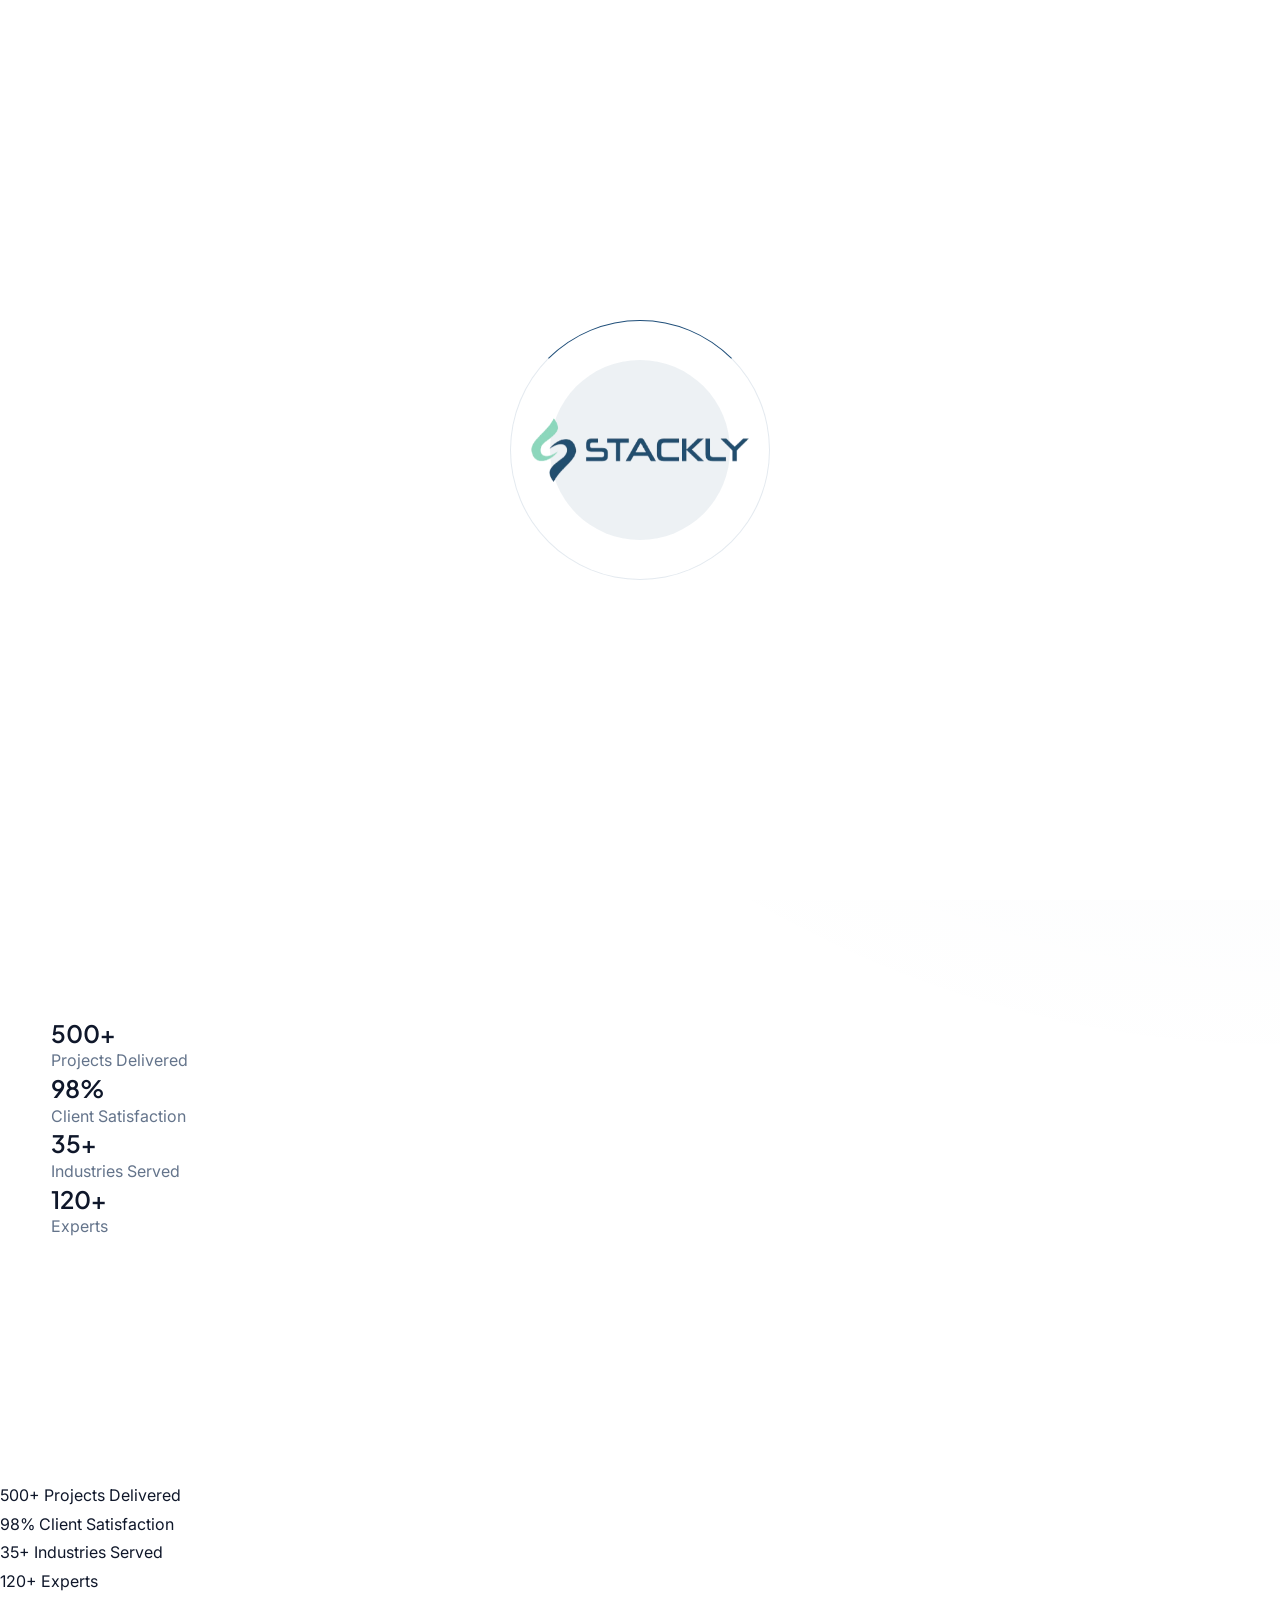
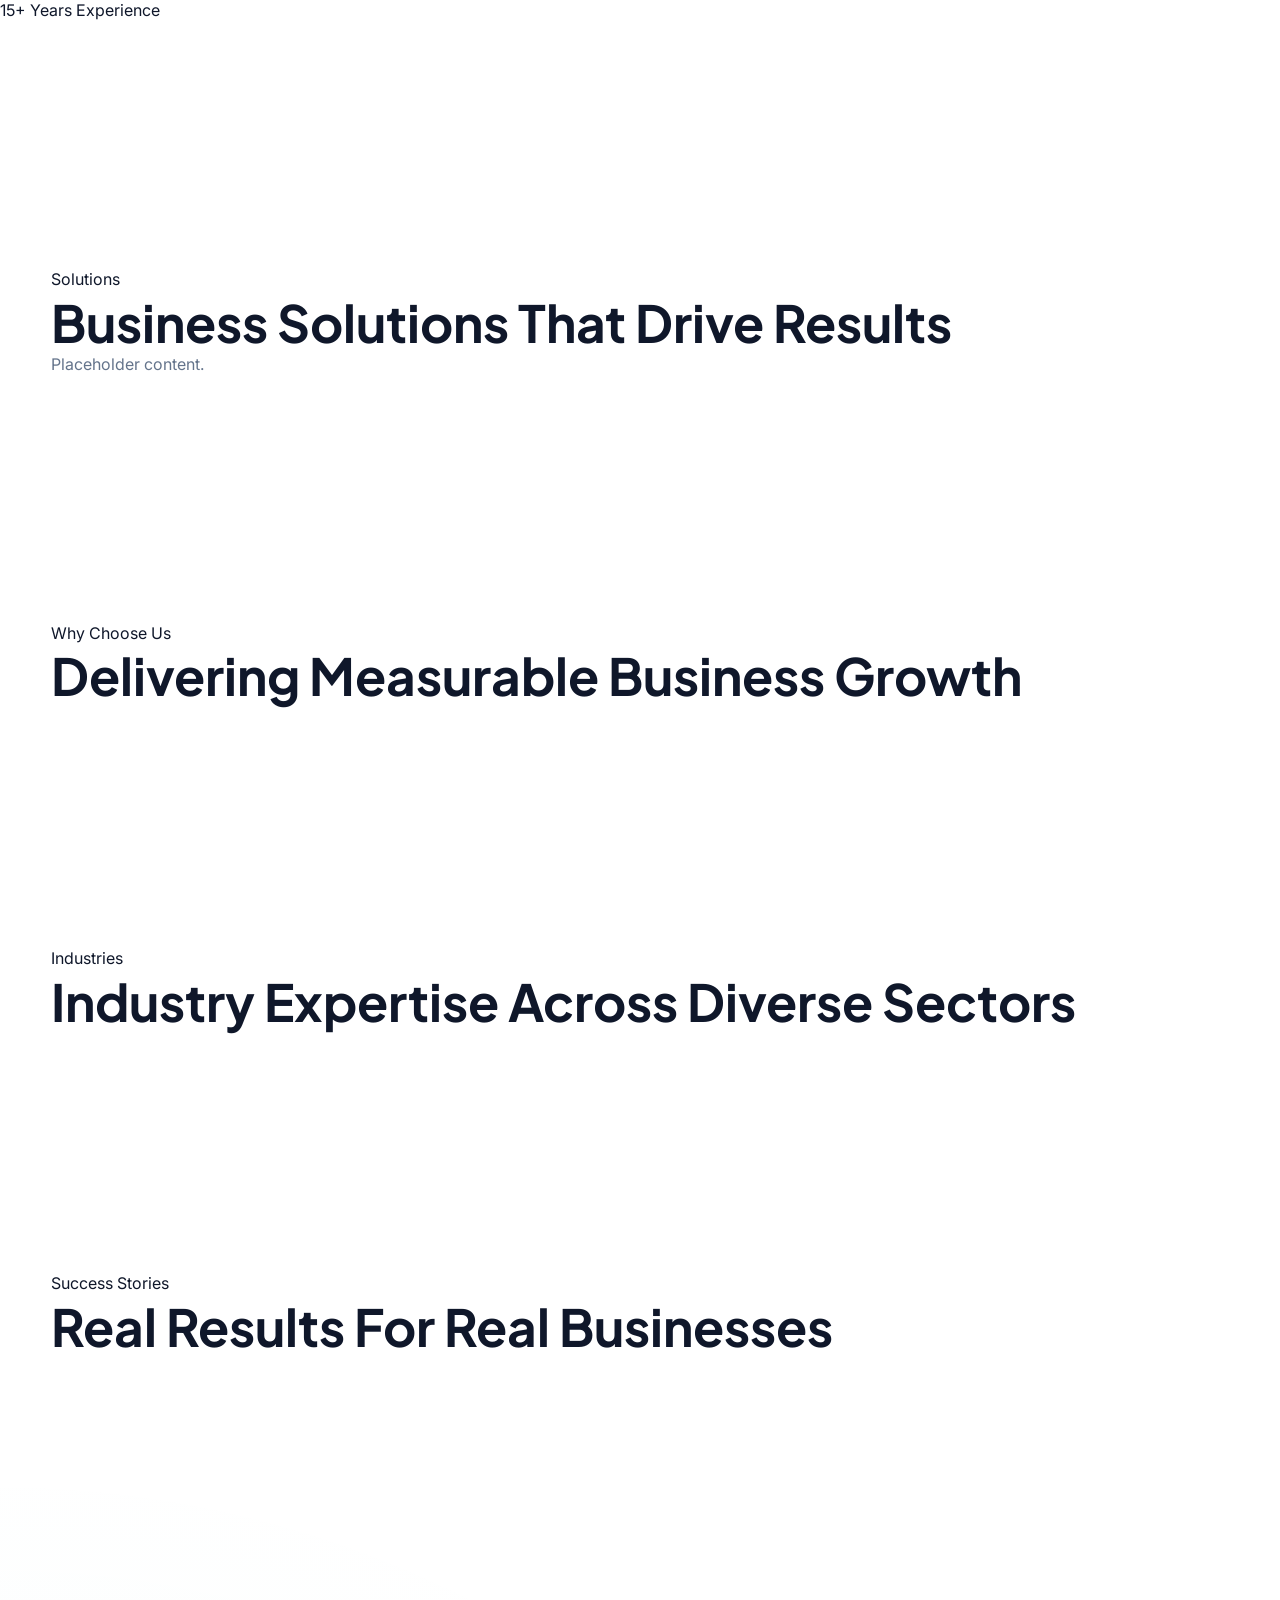
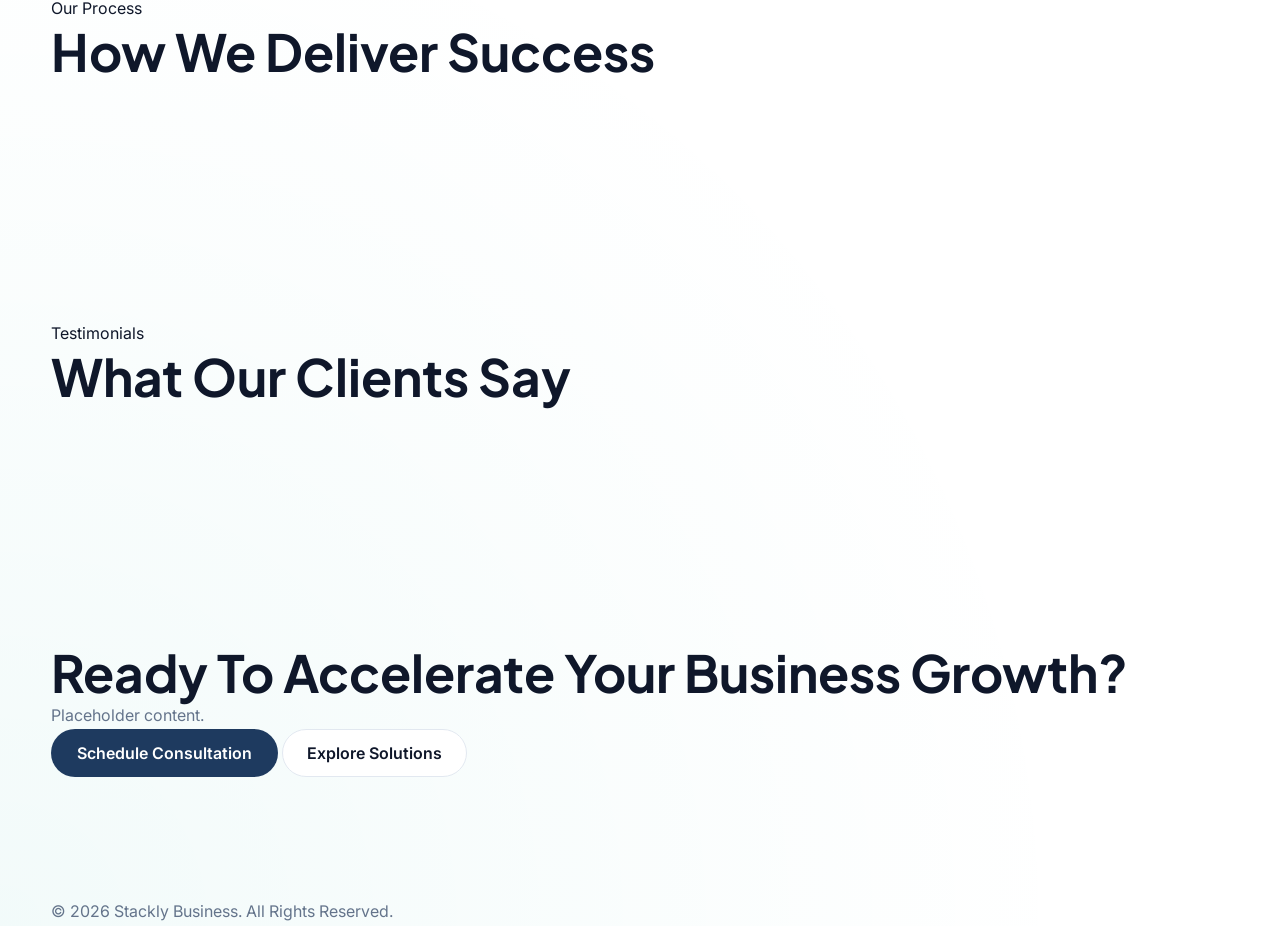
==== index.html @ 79422edc "Initial commit" ====
<!DOCTYPE html>
<html lang="en">
<head>
    <meta charset="UTF-8">
    <meta name="viewport" content="width=device-width, initial-scale=1.0">
    <title>Stackly Business | Strategic Consulting Solutions</title>

    <!-- Fonts -->
    <!-- Poppins -->
    <!-- Inter -->
    <link href="https://fonts.googleapis.com/css2?family=Plus+Jakarta+Sans:wght@400;500;600;700;800&family=Inter:wght@400;500;600&display=swap" rel="stylesheet">
    <link rel="stylesheet" href="assets/style.css">
</head>
<body>

    <!-- =========================
         LOADER
    ========================== -->
    <div class="loader">

        <div class="loader__content">

            <div class="loader__pulse"></div>
            <div class="loader__ring"></div>
            <img src="assets/logo-stackly.webp"
                alt="Stackly Business"
                class="loader__logo">

        </div>

    </div>

    <!-- =========================
         HEADER
    ========================== -->
    <header class="header">
        <div class="container">

            <div class="header__wrapper">

                <a href="index.html" class="logo">
                    <img src="assets/logo-stackly.webp" alt="Stackly Business">
                </a>

                <nav class="navbar">
                    <ul class="navbar__menu">
                        <li><a href="index.html">Home</a></li>
                        <li><a href="solutions.html">Solutions</a></li>
                        <li><a href="industries.html">Industries</a></li>
                        <li><a href="about.html">About</a></li>
                        <li><a href="contact.html">Contact</a></li>
                    </ul>
                </nav>

                <div class="header__actions">
                    <a href="login.html" class="btn btn-outline">Login</a>
                    <a href="signup.html" class="btn btn-primary">Get Started</a>

                    <button class="mobile-toggle">
                        <span></span>
                        <span></span>
                        <span></span>
                    </button>
                </div>

            </div>

        </div>
    </header>
    <div class="mobile-menu">

        <div class="mobile-menu__content">

            <ul class="mobile-menu__nav">

                <li><a href="index.html">Home</a></li>
                <li><a href="solutions.html">Solutions</a></li>
                <li><a href="industries.html">Industries</a></li>
                <li><a href="about.html">About</a></li>
                <li><a href="contact.html">Contact</a></li>

            </ul>

            <div class="mobile-menu__actions">

                <a href="login.html" class="btn btn-outline">
                    Login
                </a>

                <a href="signup.html" class="btn btn-primary">
                    Start Consulting
                </a>

            </div>

        </div>

    </div>

    <main>

        <!-- =========================
             HERO
        ========================== -->
        <section class="hero">

            <div class="hero__grid"></div>

            <div class="container">

                <div class="hero__inner">
                    <div class="hero__content">

                        <span class="hero__badge">
                            Trusted By Businesses Worldwide
                        </span>

                        <h1 class="hero__title">
                            Strategic Consulting For <span class="dynamic-word">Future-Ready</span> Enterprises
                        </h1>

                        <p class="hero__description">
                            Helping organizations accelerate growth,
                            optimize operations, and unlock new opportunities
                            through expert consulting.
                        </p>

                        <div class="hero__buttons">

                            <a href="solutions.html" class="btn btn-primary">
                                Explore Solutions
                            </a>

                            <a href="contact.html" class="btn btn-secondary">
                                Schedule Consultation
                            </a>

                        </div>

                    </div>

                    <div class="hero__dashboard">

                        <div class="dashboard-cards">

                            <div class="dashboard-card">

                                <h3>+42%</h3>

                                <span>Revenue Growth</span>

                            </div>

                            <div class="dashboard-card">

                                <h3>98%</h3>

                                <span>Client Satisfaction</span>

                            </div>

                            <div class="dashboard-card">

                                <h3>35+</h3>

                                <span>Industries Served</span>

                            </div>
                        </div>

                        

                        <div class="dashboard-main">

                            <div class="dashboard-main__header">

                                <h4>Business Performance Overview</h4>

                                <span>Last 12 Months</span>

                            </div>

                            <div class="dashboard-chart">

                                <svg
                                    class="chart-svg"
                                    viewBox="0 0 500 220"
                                    preserveAspectRatio="none">
                                    <defs>

                                        <linearGradient
                                            id="chartGradient"
                                            x1="0%"
                                            y1="0%"
                                            x2="0%"
                                            y2="100%">

                                            <stop
                                                offset="0%"
                                                stop-color="#1F4E79"
                                                stop-opacity="0.25"/>

                                            <stop
                                                offset="100%"
                                                stop-color="#1F4E79"
                                                stop-opacity="0"/>

                                        </linearGradient>

                                    </defs>
                                    <path
                                    fill="url(#chartGradient)"
                                    d="M20 180
                                    C80 150,
                                    120 140,
                                    170 110

                                    S270 70,
                                    320 90

                                    S420 40,
                                    480 20

                                    L480 220
                                    L20 220
                                    Z" />
                                    <path
                                        class="chart-path"
                                        d="M20 180
                                        C80 150,
                                        120 140,
                                        170 110

                                        S270 70,
                                        320 90

                                        S420 40,
                                        480 20" />

                                </svg>

                            </div>

                            <div class="dashboard-growth">

                                <div>
                                    <strong>+42%</strong>
                                    <span>Annual Growth</span>
                                </div>

                                <div>
                                    <strong>$8.4M</strong>
                                    <span>Revenue Generated</span>
                                </div>

                            </div>

                        </div>
                    </div>
                </div>
            </div>
        </section>


        <section class="hero-stats">

            <div class="container">

                <div class="hero-stats__wrapper">

                    <div class="hero-stat">
                        <h3>500+</h3>
                        <p>Projects Delivered</p>
                    </div>

                    <div class="hero-stat">
                        <h3>98%</h3>
                        <p>Client Satisfaction</p>
                    </div>

                    <div class="hero-stat">
                        <h3>35+</h3>
                        <p>Industries Served</p>
                    </div>

                    <div class="hero-stat">
                        <h3>120+</h3>
                        <p>Experts</p>
                    </div>

                </div>

            </div>

        </section>

        <!-- =========================
             METRICS TICKER
        ========================== -->
        <section class="metrics-ticker">

            <div class="ticker-track">

                <div class="ticker-item">500+ Projects Delivered</div>
                <div class="ticker-item">98% Client Satisfaction</div>
                <div class="ticker-item">35+ Industries Served</div>
                <div class="ticker-item">120+ Experts</div>
                <div class="ticker-item">15+ Years Experience</div>

            </div>

        </section>

        <!-- =========================
             SOLUTIONS
        ========================== -->
        <section class="solutions section">

            <div class="container">

                <div class="section-heading">
                    <span class="section-tag">Solutions</span>
                    <h2>Business Solutions That Drive Results</h2>
                    <p>Placeholder content.</p>
                </div>

                <div class="solutions__grid">

                    <article class="solution-card"></article>
                    <article class="solution-card"></article>
                    <article class="solution-card"></article>
                    <article class="solution-card"></article>
                    <article class="solution-card"></article>
                    <article class="solution-card"></article>

                </div>

            </div>

        </section>

        <!-- =========================
             WHY CHOOSE US
        ========================== -->
        <section class="why-us section">

            <div class="container">

                <div class="section-heading">
                    <span class="section-tag">Why Choose Us</span>
                    <h2>Delivering Measurable Business Growth</h2>
                </div>

                <div class="why-us__content">

                    <div class="why-us__features">

                        <div class="feature-card"></div>
                        <div class="feature-card"></div>
                        <div class="feature-card"></div>

                    </div>

                    <div class="why-us__stats">

                        <div class="stat-card"></div>
                        <div class="stat-card"></div>
                        <div class="stat-card"></div>
                        <div class="stat-card"></div>

                    </div>

                </div>

            </div>

        </section>

        <!-- =========================
             INDUSTRIES
        ========================== -->
        <section class="industries section">

            <div class="container">

                <div class="section-heading">
                    <span class="section-tag">Industries</span>
                    <h2>Industry Expertise Across Diverse Sectors</h2>
                </div>

                <div class="industries__grid">

                    <div class="industry-card"></div>
                    <div class="industry-card"></div>
                    <div class="industry-card"></div>
                    <div class="industry-card"></div>
                    <div class="industry-card"></div>
                    <div class="industry-card"></div>

                </div>

            </div>

        </section>

        <!-- =========================
             CASE STUDIES
        ========================== -->
        <section class="case-studies section">

            <div class="container">

                <div class="section-heading">
                    <span class="section-tag">Success Stories</span>
                    <h2>Real Results For Real Businesses</h2>
                </div>

                <div class="case-studies__grid">

                    <article class="case-study-card"></article>
                    <article class="case-study-card"></article>
                    <article class="case-study-card"></article>

                </div>

            </div>

        </section>

        <!-- =========================
             PROCESS
        ========================== -->
        <section class="process section">

            <div class="container">

                <div class="section-heading">
                    <span class="section-tag">Our Process</span>
                    <h2>How We Deliver Success</h2>
                </div>

                <div class="process__timeline">

                    <div class="process-step"></div>
                    <div class="process-step"></div>
                    <div class="process-step"></div>
                    <div class="process-step"></div>
                    <div class="process-step"></div>

                </div>

            </div>

        </section>

        <!-- =========================
             TESTIMONIALS
        ========================== -->
        <section class="testimonials section">

            <div class="container">

                <div class="section-heading">
                    <span class="section-tag">Testimonials</span>
                    <h2>What Our Clients Say</h2>
                </div>

                <div class="testimonials__grid">

                    <article class="testimonial-card"></article>
                    <article class="testimonial-card"></article>
                    <article class="testimonial-card"></article>

                </div>

            </div>

        </section>

        <!-- =========================
             CTA
        ========================== -->
        <section class="cta">

            <div class="container">

                <div class="cta__content">

                    <h2>
                        Ready To Accelerate Your Business Growth?
                    </h2>

                    <p>
                        Placeholder content.
                    </p>

                    <div class="cta__buttons">

                        <a href="contact.html" class="btn btn-primary">
                            Schedule Consultation
                        </a>

                        <a href="solutions.html" class="btn btn-outline">
                            Explore Solutions
                        </a>

                    </div>

                </div>

            </div>

        </section>

    </main>

    <!-- =========================
         FOOTER
    ========================== -->
    <footer class="footer">

        <div class="container">

            <div class="footer__top">

                <div class="footer__column"></div>
                <div class="footer__column"></div>
                <div class="footer__column"></div>
                <div class="footer__column"></div>

            </div>

            <div class="footer__bottom">
                <p>
                    © 2026 Stackly Business. All Rights Reserved.
                </p>
            </div>

        </div>

    </footer>

    <!-- GSAP -->
    <!-- AOS -->
    <script src="https://cdn.jsdelivr.net/npm/gsap@3.12.7/dist/gsap.min.js"></script>
    <script src="script.js"></script>
</body>
</html>
---- assets/style.css ----
:root {

    --primary-color: #1E3A5F;
    --primary-light: #2F5D91;

    --accent-color: #14B8A6;

    --background-color: #FFFFFF;

    --surface-color: #F8FAFC;
    --surface-light: #EEF2F7;

    --heading-color: #0F172A;
    --text-color: #64748B;
    --text-light: #94A3B8;

    /* Borders */
    --border-color: #E2E8F0;

    /* Radius */
    --radius-sm: 12px;
    --radius-md: 18px;
    --radius-lg: 28px;

    /* Shadow */
    --shadow-sm: 0 4px 20px rgba(15, 23, 42, 0.06);
    --shadow-md: 0 10px 40px rgba(15, 23, 42, 0.08);

    /* Layout */
    --container-width: 1400px;

    /* Transition */
    --transition: 0.3s ease;
}

*,
*::before,
*::after{
    margin:0;
    padding:0;
    box-sizing:border-box;
}

html{
    scroll-behavior:smooth;
}

body{
    font-family:'Inter',sans-serif;
    color:var(--heading-color);
    overflow-x:hidden;
    line-height:1.8;
    font-size:16px;
    background:
    radial-gradient(
        circle at top right,
        rgba(31,78,121,0.06),
        transparent 25%
    ),

    radial-gradient(
        circle at bottom left,
        rgba(0,169,157,0.05),
        transparent 25%
    ),

    #ffffff;

    overflow-x:hidden;
}
body::before{

    content:"";

    position:fixed;

    inset:0;

    background-image:
    linear-gradient(
        rgba(15,23,42,0.02) 1px,
        transparent 1px
    ),

    linear-gradient(
        90deg,
        rgba(15,23,42,0.02) 1px,
        transparent 1px
    );

    background-size:60px 60px;

    pointer-events:none;

    z-index:-1;
}

body::after{

    content:"";

    position:fixed;

    width:500px;
    height:500px;

    top:-250px;
    right:-250px;

    border-radius:50%;

    background:
    radial-gradient(
        circle,
        rgba(31,78,121,.08),
        transparent 70%
    );

    filter:blur(80px);

    z-index:-1;

    pointer-events:none;
}

img{
    max-width:100%;
    display:block;
}

a{
    text-decoration:none;
    color:inherit;
}

ul{
    list-style:none;
}

button,
input,
textarea{
    border:none;
    outline:none;
    font:inherit;
}


h1,
h2,
h3,
h4,
h5,
h6{
    font-family:'Plus Jakarta Sans',sans-serif;
    color:var(--heading-color);
    line-height:1.1;
}

h1{
    font-size:clamp(3.5rem,6vw,6rem);
    font-weight:800;
}

h2{
    font-size:clamp(2.5rem,4vw,4rem);
    font-weight:700;
}

h3{
    font-size:1.5rem;
    font-weight:600;
}

p{
    color:var(--text-color);
}

.container{
    width:min(var(--container-width),92%);
    margin-inline:auto;
}

section{
    padding:120px 0;
}

.btn{
    display:inline-flex;
    align-items:center;
    justify-content:center;

    padding:16px 32px;

    border-radius:999px;

    font-weight:600;

    transition:var(--transition);

    cursor:pointer;
}

/* =========================
   LOADER
========================= */

.loader{
    position:fixed;
    inset:0;
    z-index:9999;

    display:flex;
    align-items:center;
    justify-content:center;

    background:#ffffff;

    transition:all .8s ease;
}

.loader.hide{
    opacity:0;
    visibility:hidden;
}

.loader__content{
    position:relative;

    display:flex;
    align-items:center;
    justify-content:center;
}

.loader__logo{
    width:220px;
    position:relative;
    z-index:2;

    opacity:0;

    animation:logoReveal 1.2s ease forwards;
}

.loader__pulse{
    position:absolute;

    width:180px;
    height:180px;

    border-radius:50%;

    background:rgba(31,78,121,.08);

    animation:pulseRing 2s ease infinite;
}

@keyframes logoReveal{

    0%{
        opacity:0;
        transform:translateY(20px) scale(.95);
    }

    100%{
        opacity:1;
        transform:translateY(0) scale(1);
    }

}

@keyframes pulseRing{

    0%{
        transform:scale(.8);
        opacity:.6;
    }

    70%{
        transform:scale(1.5);
        opacity:0;
    }

    100%{
        opacity:0;
    }

}
.loader__ring{
    position:absolute;

    width:260px;
    height:260px;

    border-radius:50%;

    border:1px solid rgba(31,78,121,.12);

    border-top-color:#1F4E79;

    animation:rotateRing 2s linear infinite;
}
@keyframes rotateRing{

    from{
        transform:rotate(0deg);
    }

    to{
        transform:rotate(360deg);
    }

}

/* =========================
   HEADER
========================= */

.header{
    position:fixed;
    top:0;
    left:0;
    width:100%;

    z-index:1000;

    background:rgba(255,255,255,.88);
    backdrop-filter:blur(18px);

    border-bottom:1px solid rgba(15,23,42,0.06);

    transition:all .35s ease;
}

.header.scrolled{
    box-shadow:0 10px 40px rgba(15,23,42,0.08);
}

.header__wrapper{
    height:90px;

    display:flex;
    align-items:center;
    justify-content:space-between;

    gap:30px;
}

/* =========================
   LOGO
========================= */

.logo{
    flex-shrink:0;
}

.logo img{
    width:180px;
    animation:logoFloat 4s ease-in-out infinite;
    transition:.3s ease;
}

.logo:hover img{
    transform:translateY(-2px);
}

@keyframes logoFloat{

    0%{
        transform:translateY(0);
    }

    50%{
        transform:translateY(-3px);
    }

    100%{
        transform:translateY(0);
    }

}
.logo img{
    transition:.35s ease;
}

.header.scrolled .logo img{
    transform:scale(.95);
}
/* =========================
   NAVIGATION
========================= */

.navbar{
    flex:1;
    display:flex;
    justify-content:center;
}

.navbar__menu{
    display:flex;
    align-items:center;
    gap:10px;
}

.navbar__menu li{
    position:relative;
}

.navbar__menu a{

    position:relative;

    display:flex;
    align-items:center;

    padding:12px 18px;

    font-family:var(--heading-font);

    font-size:.95rem;
    font-weight:600;

    color:var(--heading-color);

    transition:all .3s ease;
}

/* Hover Effect */

.navbar__menu a::after{

    content:"";

    position:absolute;

    left:50%;
    bottom:6px;

    width:0;
    height:2px;

    background:var(--primary-color);

    transform:translateX(-50%);

    transition:.3s ease;
}

.navbar__menu a:hover{
    color:var(--primary-color);
}

.navbar__menu a:hover::after{
    width:60%;
}

/* Active Page */

.navbar__menu a.active{
    color:var(--primary-color);
}

.navbar__menu a.active::after{
    width:60%;
}

/* =========================
   ACTIONS
========================= */

.header__actions{
    display:flex;
    align-items:center;
    gap:12px;
}

/* Login */

.btn-outline{

    height:48px;

    padding:0 24px;

    border:1px solid var(--border-color);

    background:#fff;

    color:var(--heading-color);

    font-weight:600;

    transition:.3s ease;
}

.btn-outline:hover{

    background:var(--surface-light);

    transform:translateY(-2px);
}

/* Get Started */

.btn-primary{

    height:48px;

    padding:0 26px;

    background:var(--primary-color);

    color:#fff;

    font-weight:600;

    transition:.3s ease;
}

.btn-primary:hover{

    transform:translateY(-2px);

    box-shadow:0 12px 24px rgba(31,78,121,.15);
}

/* =========================
   MOBILE TOGGLE
========================= */

.mobile-toggle{
    display:none;

    flex-direction:column;
    gap:5px;

    background:none;

    cursor:pointer;
}

.mobile-toggle span{

    width:24px;
    height:2px;

    background:var(--heading-color);

    transition:.3s ease;
}


@media (max-width: 992px){

    .navbar{
        display:none;
    }

    .header__actions .btn{
        display:none;
    }

    .mobile-toggle{
        display:flex;
    }

    .header__wrapper{
        height:80px;
    }

    .logo img{
        width:150px;
    }

}

.mobile-menu{

    position:fixed;
    top:0;
    transform:translateY(-20px);
    opacity:0;
    visibility:hidden;

    width:100%;
    top:80px;

    padding:30px 30px 60px;

    height:auto;

    background:#fff;

    z-index:2000;

    transition:.45s ease;

    display:flex;
    align-items:center;
    justify-content:center;
}

.mobile-menu.active{

    opacity:1;

    visibility:visible;

    transform:translateY(0);
}

.mobile-menu__content{

    width:100%;

    display:flex;
    flex-direction:column;
    align-items:center;
    justify-content:center;

    gap:50px;
}

.mobile-menu__nav{

    display:flex;
    flex-direction:column;
    align-items:center;

    gap:28px;
}

.mobile-menu__nav a{

    font-family:var(--heading-font);

    font-size:1.25rem;
    font-weight:600;

    color:var(--heading-color);

    transition:.3s ease;
}

.mobile-menu__nav a:hover{
    color:var(--primary-color);
}

.mobile-menu__actions{

    display:flex;
    flex-direction:column;

    gap:16px;

    width:250px;
}

.mobile-toggle.active span:nth-child(1){

    transform:
    translateY(7px)
    rotate(45deg);
}

.mobile-toggle.active span:nth-child(2){
    opacity:0;
}

.mobile-toggle.active span:nth-child(3){

    transform:
    translateY(-7px)
    rotate(-45deg);
}
body.menu-open{
    overflow:hidden;
}

.mobile-menu__nav a{
    position:relative;

    font-size:1.1rem;
    font-weight:600;

    color:var(--heading-color);

    padding:10px 0;

    transition:.3s ease;
}

.mobile-menu__nav a::after{

    content:"";

    position:absolute;

    left:0;
    bottom:0;

    width:0;
    height:2px;

    background:var(--primary-color);

    transition:.3s ease;
}

.mobile-menu__nav a:hover{
    color:var(--primary-color);
}

.mobile-menu__nav a:hover::after{
    width:100%;
}
.mobile-menu__nav a.active{
    color:var(--primary-color);
}

.mobile-menu__nav a.active::after{
    width:100%;
}


.hero {
    min-height: 100vh;
    display: flex;
    align-items: center;
    background:
        radial-gradient(circle at top right, rgba(30,58,95,0.08), transparent 25%),
        radial-gradient(circle at bottom left, rgba(20,184,166,0.06), transparent 30%), #ffffff;
    position: relative;
    overflow: hidden;
}

.hero__inner {
    display: grid;
    grid-template-columns: 1.1fr 1.1fr;
    gap: 60px;
    align-items: center;
}

.hero__badge {
    display: inline-block;
    background: var(--surface-light);
    padding: 6px 12px;
    border-radius: var(--radius-sm);
    font-size: 0.85rem;
    color: var(--primary-color);
}

.hero__title {
    font-family: var(--heading-font);
    font-size: clamp(2.5rem, 4vw, 4rem);
    font-weight: 800;
    margin: 20px 0;
}

.hero__description {
    max-width: 500px;
    color: var(--text-color);
    margin-bottom: 30px;
}

.hero__buttons {
    display: flex;
    gap: 20px;
}
.dynamic-word {
    color: var(--accent-color);
    transition: opacity 0.5s, transform 0.5s;
}

.hero__dashboard{

    background:#ffffff;

    border-radius:32px;

    padding:30px;

    box-shadow:
    0 25px 60px rgba(15,23,42,.08);

    border:1px solid rgba(15,23,42,.05);
}

.dashboard-card{

    background:#fff;

    padding:20px;

    border-radius:20px;

    margin-bottom:16px;

    border:1px solid #edf2f7;

    transition:.3s ease;
}

.dashboard-card:hover{

    transform:translateY(-4px);

    box-shadow:
    0 10px 25px rgba(15,23,42,.08);
}

.dashboard-card h3{

    color:var(--primary-color);

    font-size:1.8rem;

    margin-bottom:6px;
}

.dashboard-card span{

    color:var(--text-color);

    font-size:.9rem;
}

.dashboard-main{

    margin-top:25px;
}

.dashboard-main__header{

    display:flex;
    justify-content:space-between;
    align-items:center;

    margin-bottom:25px;
}

.dashboard-main__header h4{

    font-size:1.2rem;

    color:var(--heading-color);
}

.dashboard-main__header span{

    color:var(--text-color);

    font-size:.85rem;
}

.dashboard-chart{

    height:220px;

    position:relative;

    border-radius:20px;

    background:
    linear-gradient(
        to bottom,
        rgba(31,78,121,.05),
        transparent
    );

    overflow:hidden;
}
.dashboard-chart::before{

    content:"";

    position:absolute;
    inset:0;

    background-image:
    linear-gradient(
        rgba(15,23,42,.05) 1px,
        transparent 1px
    );

    background-size:100% 44px;
}

.chart-svg{

    width:100%;
    height:100%;

    position:relative;
    z-index:2;
}

.chart-path{

    fill:none;

    stroke:#1F4E79;

    stroke-width:4;

    stroke-linecap:round;

    stroke-dasharray:1000;
    stroke-dashoffset:1000;

    animation:drawChart 2s ease forwards;
}

@keyframes drawChart{

    to{
        stroke-dashoffset:0;
    }

}
.dashboard-card{

    background:#fff;

    border:1px solid #e8edf3;

    border-radius:18px;

    padding:20px;

    text-align:center;

    transition:.3s ease;
}

.dashboard-card h3{

    font-size:1.8rem;

    color:var(--primary-color);

    margin-bottom:8px;
}

.dashboard-card span{

    font-size:.9rem;

    color:var(--text-color);
}

.dashboard-card:hover{

    transform:translateY(-4px);

    box-shadow:
    0 12px 25px rgba(15,23,42,.08);
}

.chart-svg{

    transform-origin:bottom;

    animation:chartRise 1.6s ease forwards;
}
@keyframes chartRise{

    0%{
        opacity:0;
        transform:
        translateY(60px)
        scaleY(.2);
    }

    100%{
        opacity:1;
        transform:
        translateY(0)
        scaleY(1);
    }

}
.chart-dot{

    opacity:0;

    transform:scale(0);

    animation:dotReveal .4s ease forwards;
}
.chart-dot:nth-child(1){
    animation-delay:1.2s;
}

.chart-dot:nth-child(2){
    animation-delay:1.4s;
}

.chart-dot:nth-child(3){
    animation-delay:1.6s;
}

.chart-dot:nth-child(4){
    animation-delay:1.8s;
}
@keyframes dotReveal{

    to{
        opacity:1;
        transform:scale(1);
    }

}
.hero__dashboard{

    display:grid;

    grid-template-columns:
    repeat(3,1fr);

    gap:16px;
}
.dashboard-cards{
    display:flex;
    flex-direction:row;

    gap:16px;
}
.dashboard-main{

    grid-column:1 / -1;
}

@media(max-width:768px){

    .hero__dashboard{

        grid-template-columns:1fr;
    }

    .dashboard-main{

        grid-column:auto;
    }

}
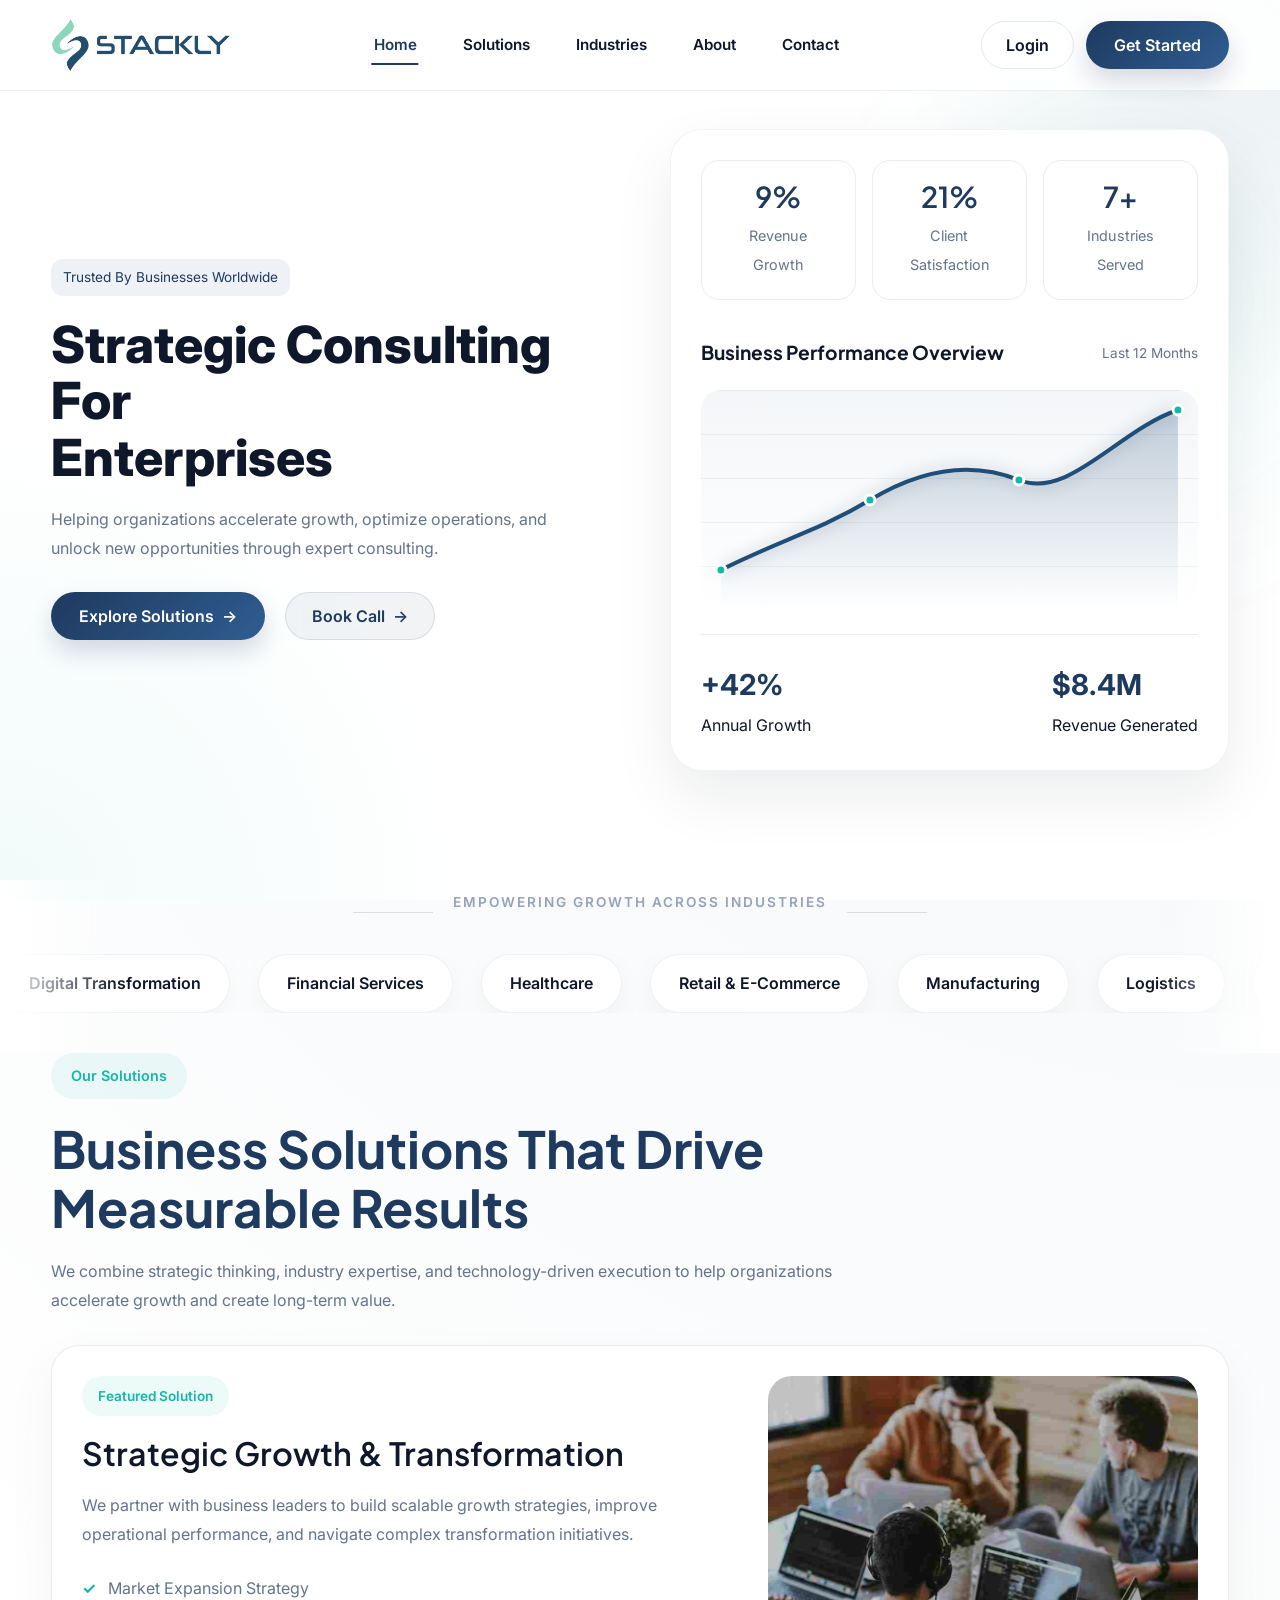
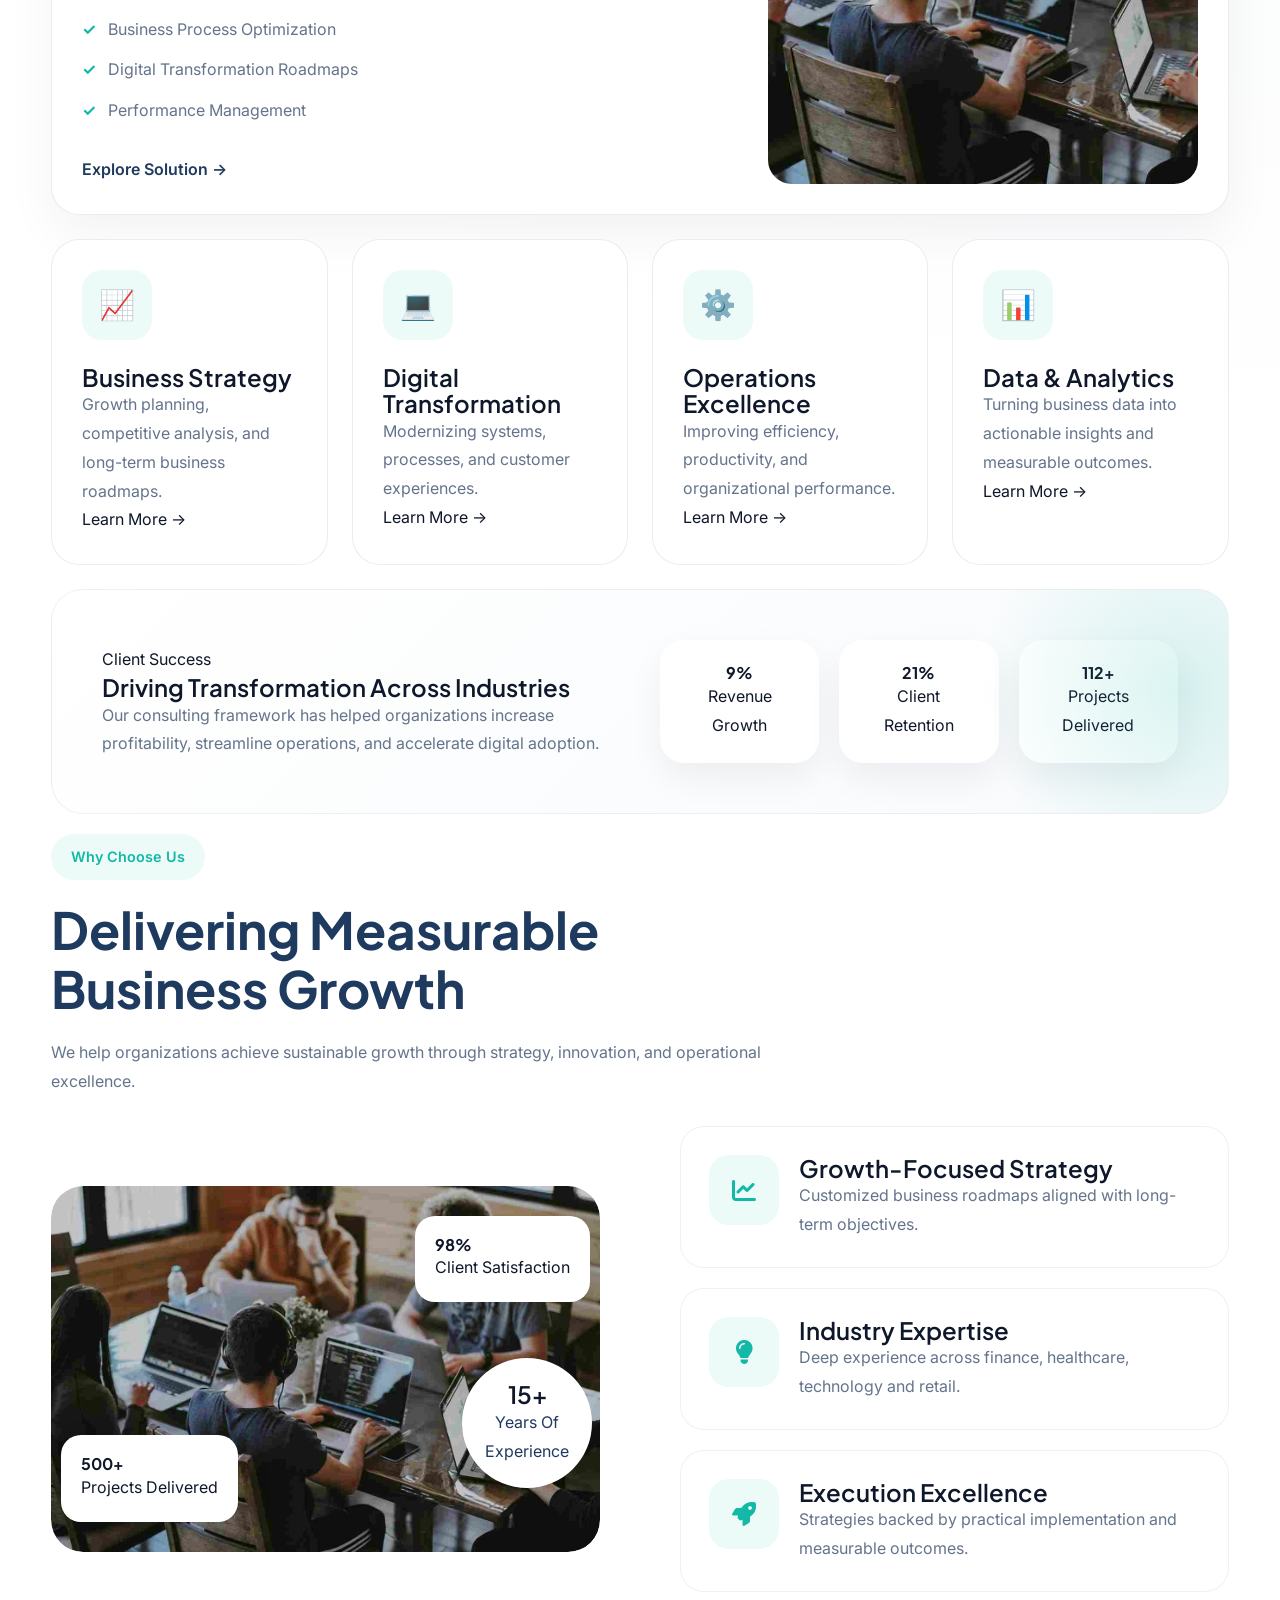
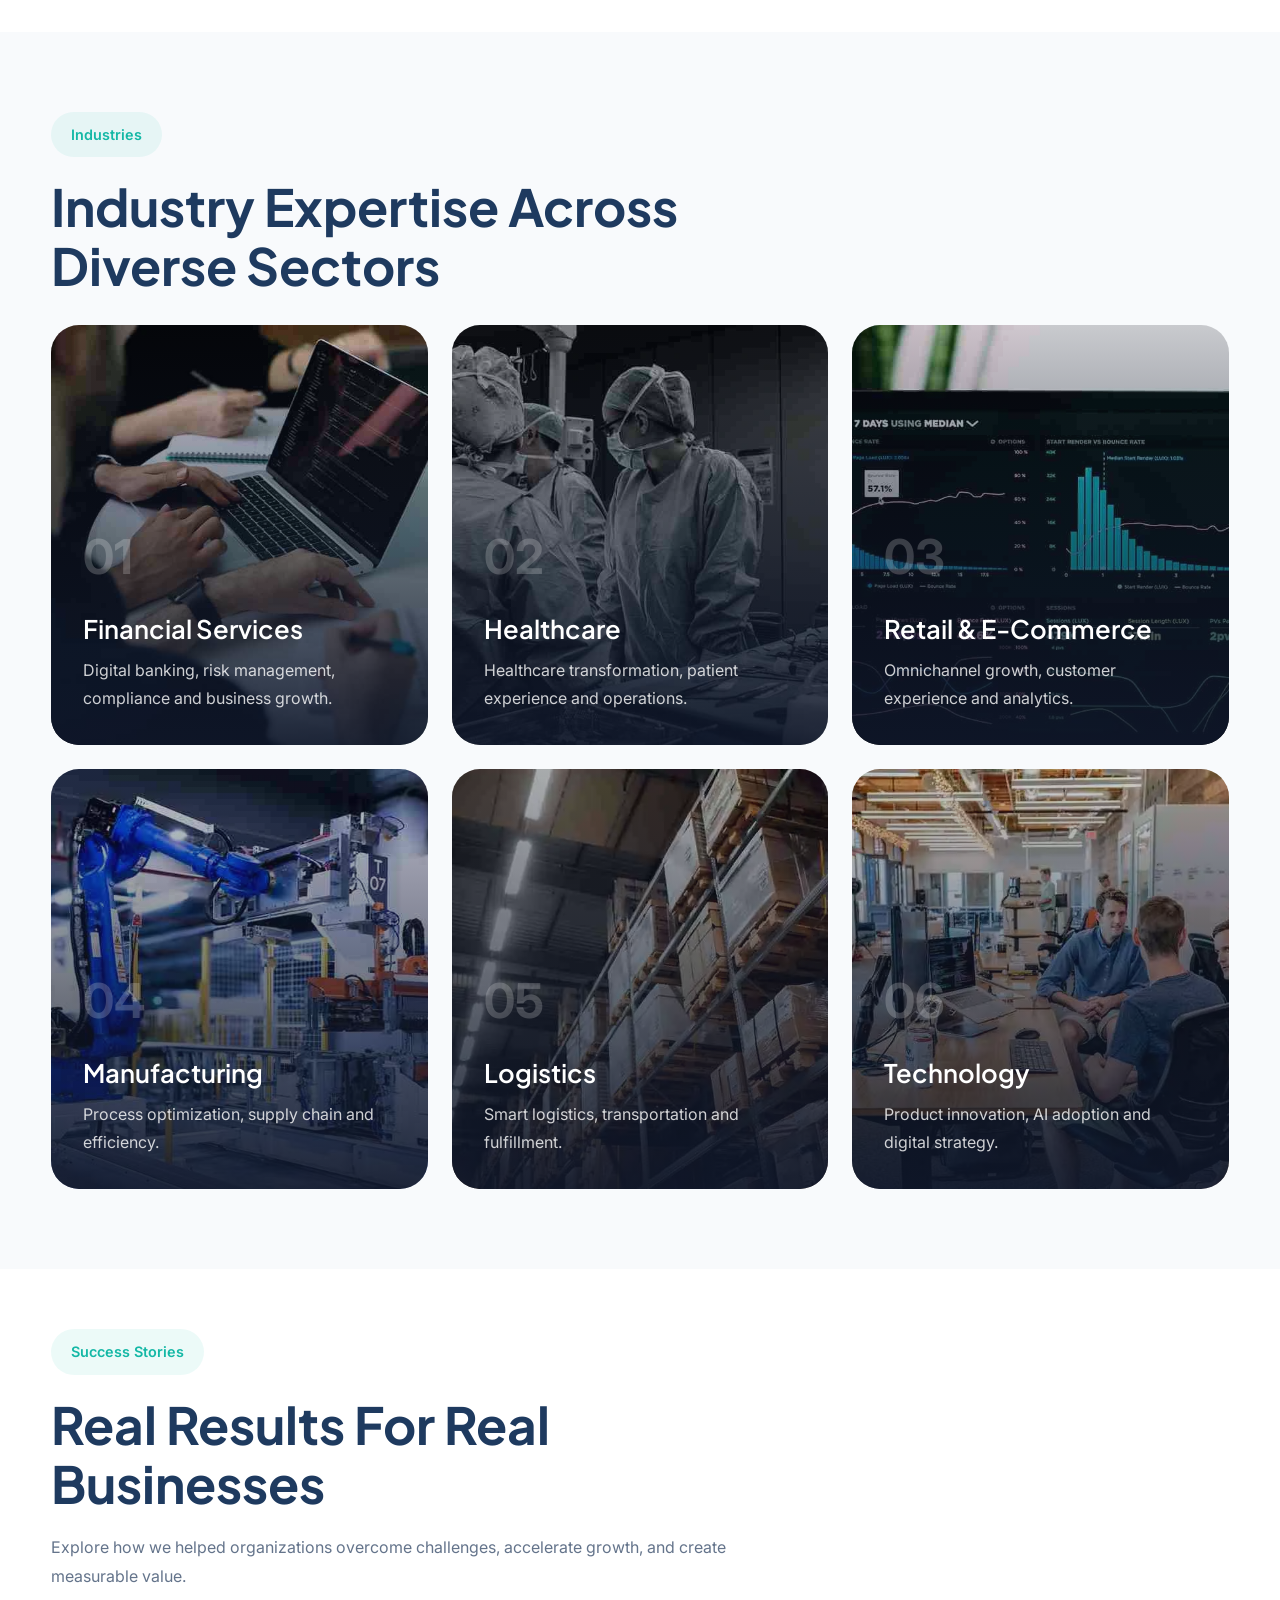
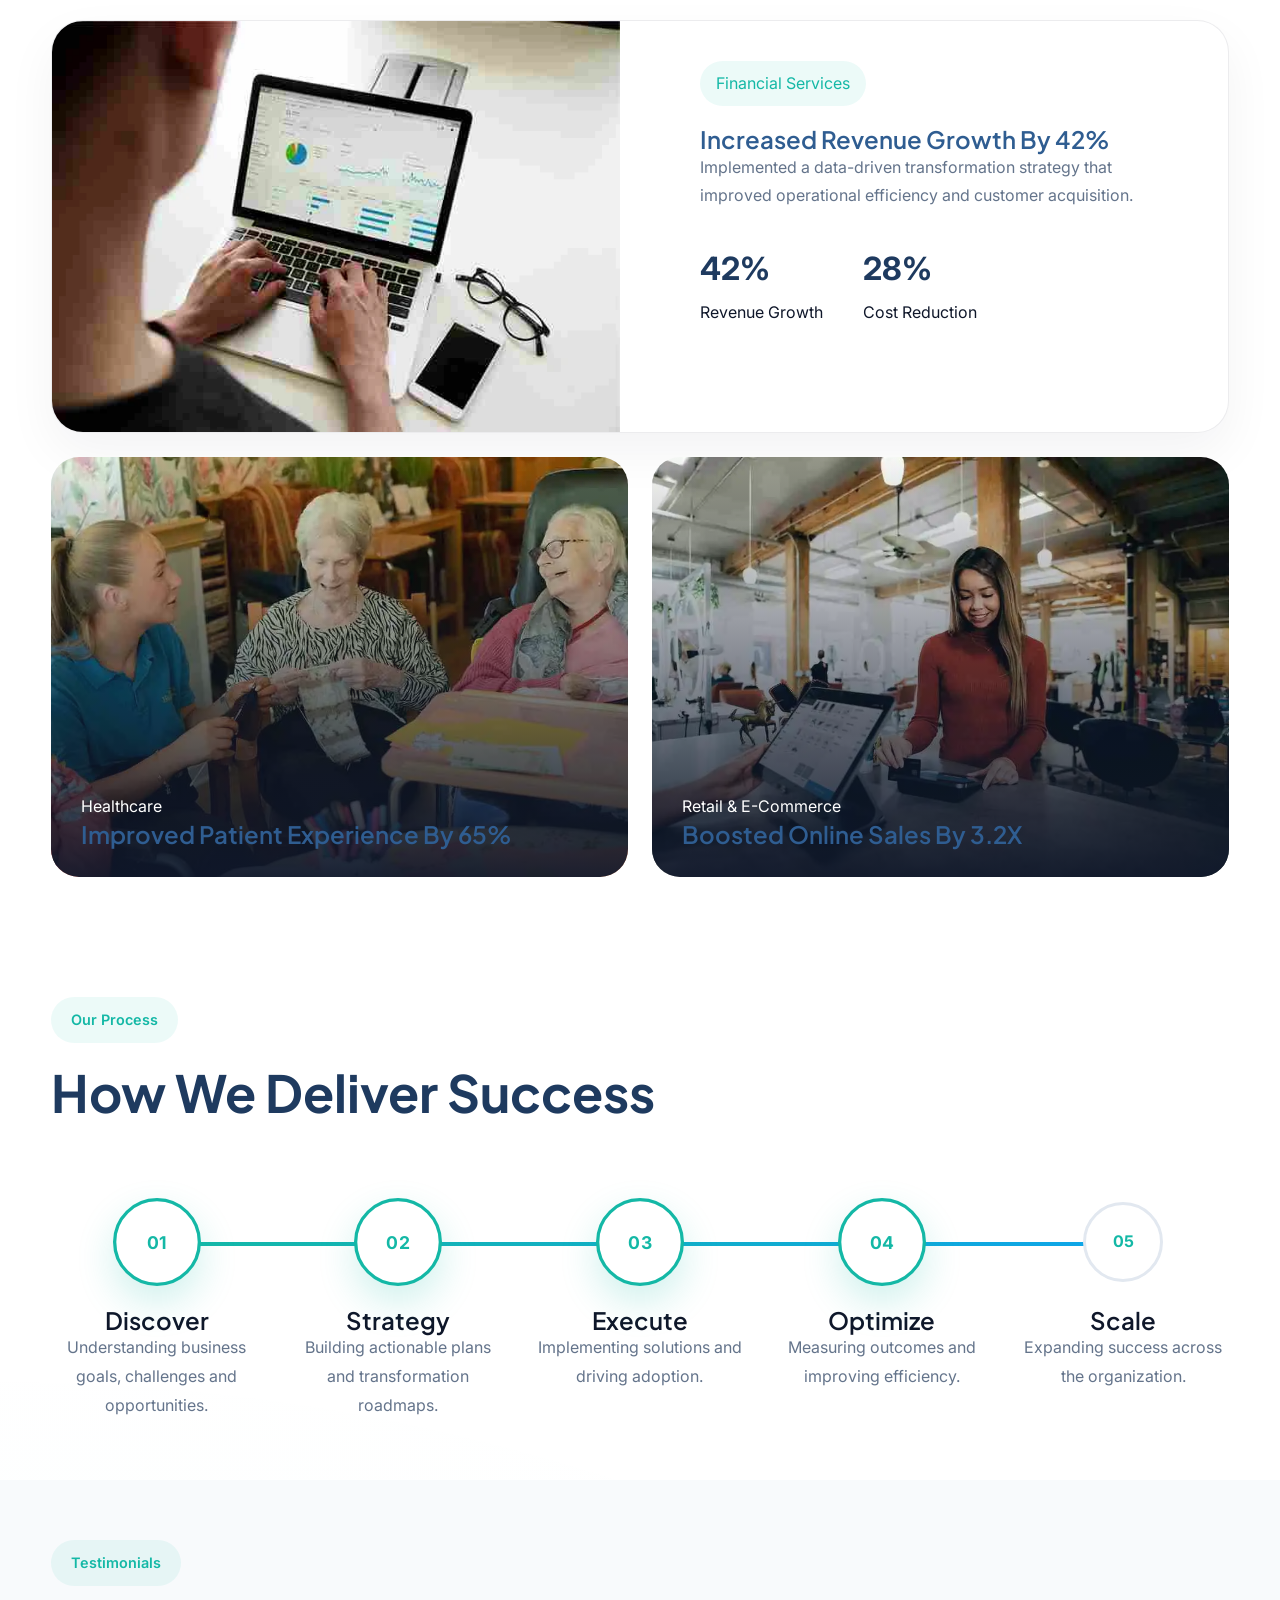
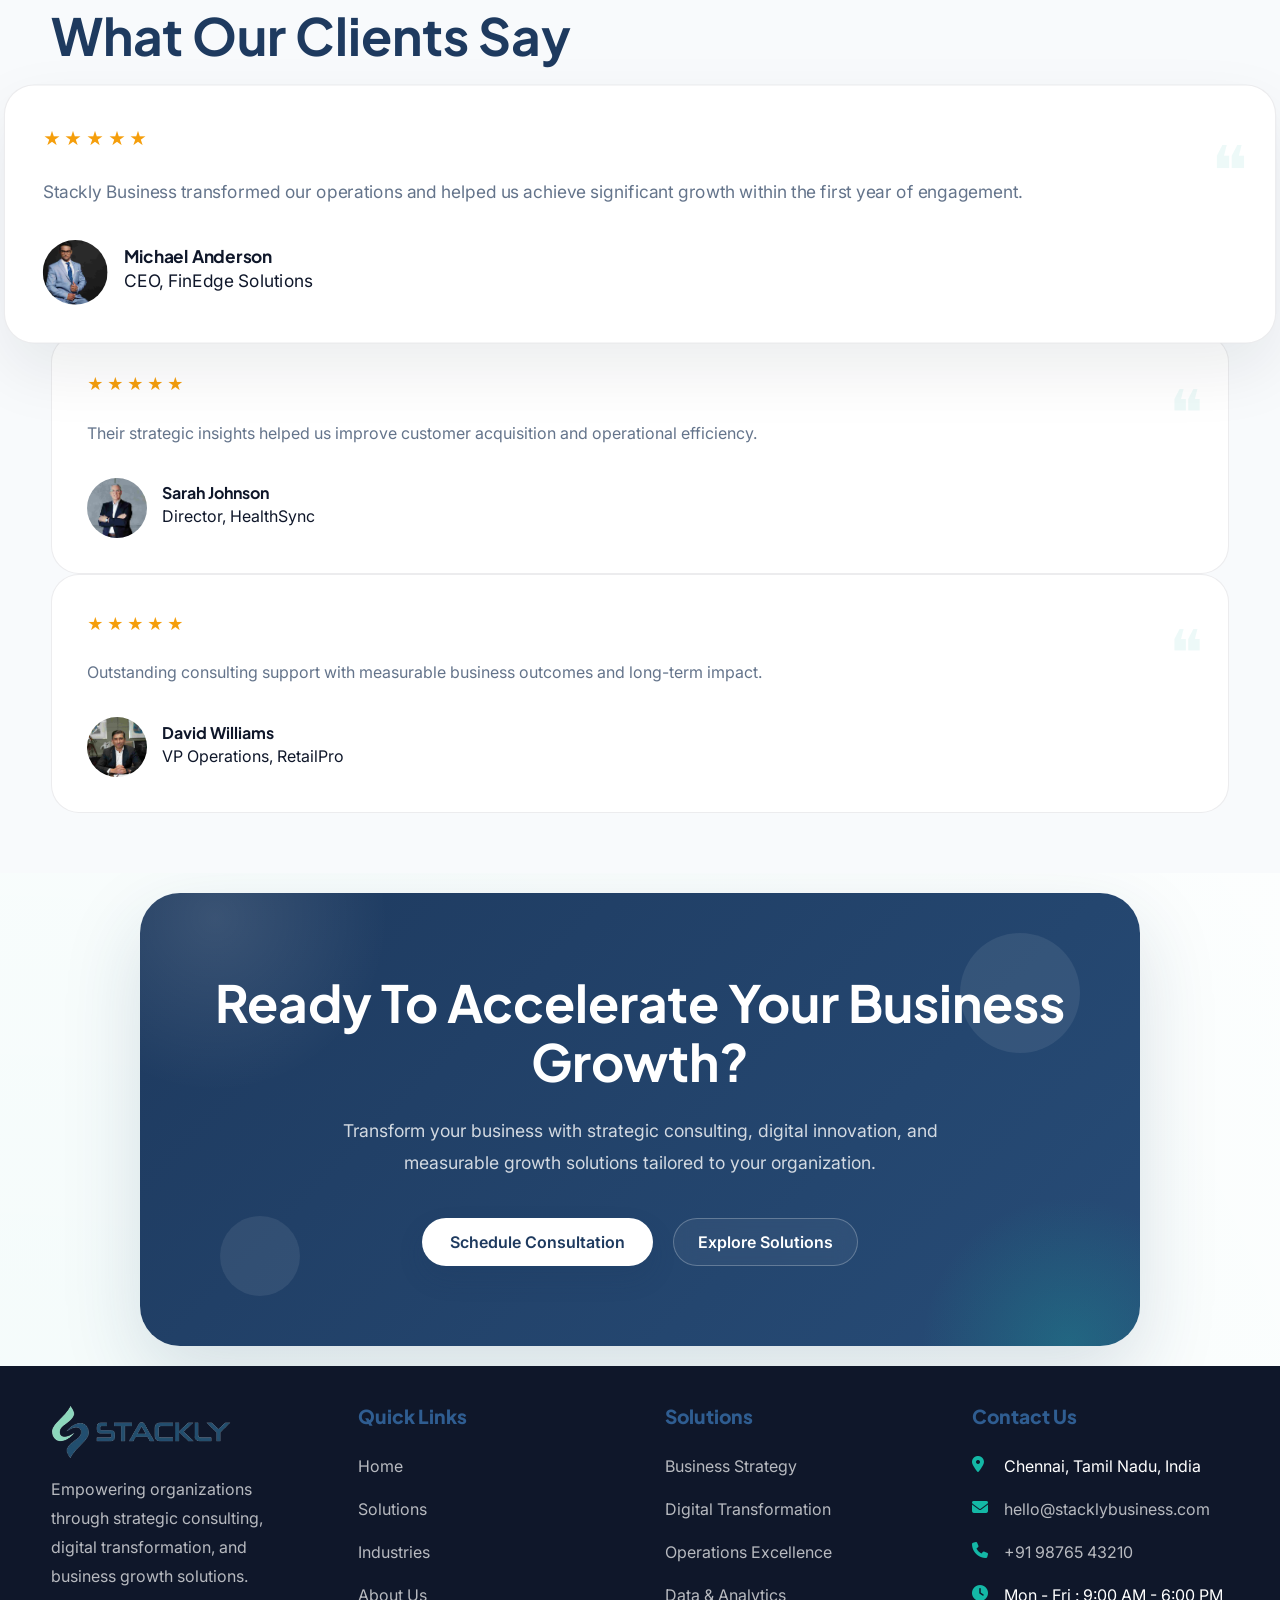
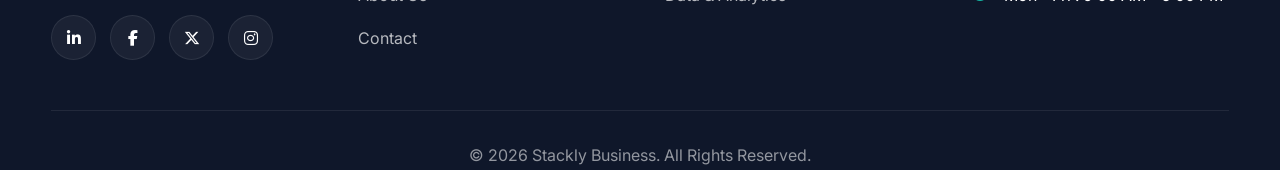
==== commit 65305d8d: "added login signup and homepage contents" ====
--- a/index.html
+++ b/index.html
@@ -7,7 +7,8 @@
 
     <!-- Fonts -->
     <!-- Poppins -->
-    <!-- Inter -->
+    <link rel="stylesheet"
+        href="https://cdnjs.cloudflare.com/ajax/libs/font-awesome/6.5.1/css/all.min.css">
     <link href="https://fonts.googleapis.com/css2?family=Plus+Jakarta+Sans:wght@400;500;600;700;800&family=Inter:wght@400;500;600&display=swap" rel="stylesheet">
     <link rel="stylesheet" href="assets/style.css">
 </head>
@@ -16,7 +17,7 @@
     <!-- =========================
          LOADER
     ========================== -->
-    <div class="loader">
+   <!-- <div class="loader">
 
         <div class="loader__content">
 
@@ -28,7 +29,7 @@
 
         </div>
 
-    </div>
+    </div>-->
 
     <!-- =========================
          HEADER
@@ -129,10 +130,11 @@
 
                             <a href="solutions.html" class="btn btn-primary">
                                 Explore Solutions
+                                <span>→</span>
                             </a>
-
                             <a href="contact.html" class="btn btn-secondary">
-                                Schedule Consultation
+                                Book Call
+                                <span>→</span>
                             </a>
 
                         </div>
@@ -145,24 +147,22 @@
 
                             <div class="dashboard-card">
 
-                                <h3>+42%</h3>
-
+                               <h3 class="counter"
+                                    data-target="42"
+                                    data-suffix="%">0</h3>
                                 <span>Revenue Growth</span>
 
                             </div>
 
                             <div class="dashboard-card">
 
-                                <h3>98%</h3>
-
+                                <h3 class="counter" data-target="98" data-suffix="%">0</h3>
                                 <span>Client Satisfaction</span>
 
                             </div>
 
                             <div class="dashboard-card">
-
-                                <h3>35+</h3>
-
+                                <h3 class="counter" data-target="35" data-suffix="+">0</h3>
                                 <span>Industries Served</span>
 
                             </div>
@@ -236,7 +236,13 @@
 
                                         S420 40,
                                         480 20" />
-
+                                    <circle cx="20" cy="180" r="5" class="chart-dot"></circle>
+
+                                    <circle cx="170" cy="110" r="5" class="chart-dot"></circle>
+
+                                    <circle cx="320" cy="90" r="5" class="chart-dot"></circle>
+
+                                    <circle cx="480" cy="20" r="5" class="chart-dot"></circle>
                                 </svg>
 
                             </div>
@@ -262,77 +268,281 @@
         </section>
 
 
-        <section class="hero-stats">
+        <!-- =========================
+            TRUSTED INDUSTRIES
+        ========================= -->
+
+        <section class="trusted-strip">
+
+            <div class="trusted-strip__top">
+
+                <span></span>
+
+                <div class="trusted-strip__top">
+
+                    <p>
+                        Empowering Growth Across Industries
+                    </p>
+
+                </div>
+                <span></span>
+
+            </div>
+
+            <div class="trusted-strip__slider">
+
+                <div class="trusted-strip__track">
+
+                    <div>Digital Transformation</div>
+                    <div>Financial Services</div>
+                    <div>Healthcare</div>
+                    <div>Retail & E-Commerce</div>
+                    <div>Manufacturing</div>
+                    <div>Logistics</div>
+                    <div>Technology</div>
+
+                    <!-- Duplicate for seamless loop -->
+
+                    <div>Digital Transformation</div>
+                    <div>Financial Services</div>
+                    <div>Healthcare</div>
+                    <div>Retail & E-Commerce</div>
+                    <div>Manufacturing</div>
+                    <div>Logistics</div>
+                    <div>Technology</div>
+
+                </div>
+
+            </div>
+
+        </section>
+       <!-- =========================
+            SOLUTIONS
+        ========================= -->
+
+        <section class="solutions">
 
             <div class="container">
 
-                <div class="hero-stats__wrapper">
-
-                    <div class="hero-stat">
-                        <h3>500+</h3>
-                        <p>Projects Delivered</p>
-                    </div>
-
-                    <div class="hero-stat">
-                        <h3>98%</h3>
-                        <p>Client Satisfaction</p>
-                    </div>
-
-                    <div class="hero-stat">
-                        <h3>35+</h3>
-                        <p>Industries Served</p>
-                    </div>
-
-                    <div class="hero-stat">
-                        <h3>120+</h3>
-                        <p>Experts</p>
-                    </div>
-
-                </div>
-
-            </div>
-
-        </section>
-
-        <!-- =========================
-             METRICS TICKER
-        ========================== -->
-        <section class="metrics-ticker">
-
-            <div class="ticker-track">
-
-                <div class="ticker-item">500+ Projects Delivered</div>
-                <div class="ticker-item">98% Client Satisfaction</div>
-                <div class="ticker-item">35+ Industries Served</div>
-                <div class="ticker-item">120+ Experts</div>
-                <div class="ticker-item">15+ Years Experience</div>
-
-            </div>
-
-        </section>
-
-        <!-- =========================
-             SOLUTIONS
-        ========================== -->
-        <section class="solutions section">
-
-            <div class="container">
-
                 <div class="section-heading">
-                    <span class="section-tag">Solutions</span>
-                    <h2>Business Solutions That Drive Results</h2>
-                    <p>Placeholder content.</p>
+
+                    <span class="section-tag">
+                        Our Solutions
+                    </span>
+
+                    <h2>
+                        Business Solutions That Drive Measurable Results
+                    </h2>
+
+                    <p>
+                        We combine strategic thinking, industry expertise,
+                        and technology-driven execution to help organizations
+                        accelerate growth and create long-term value.
+                    </p>
+
                 </div>
 
                 <div class="solutions__grid">
 
-                    <article class="solution-card"></article>
-                    <article class="solution-card"></article>
-                    <article class="solution-card"></article>
-                    <article class="solution-card"></article>
-                    <article class="solution-card"></article>
-                    <article class="solution-card"></article>
-
+                    <!-- Featured Card -->
+
+                    <article class="solution-card solution-card--featured">
+
+                        <div class="solution-card__content">
+
+                            <span class="solution-card__label">
+                                Featured Solution
+                            </span>
+
+                            <h3>
+                                Strategic Growth & Transformation
+                            </h3>
+
+                            <p>
+                                We partner with business leaders to build scalable
+                                growth strategies, improve operational performance,
+                                and navigate complex transformation initiatives.
+                            </p>
+
+                            <ul class="solution-list">
+
+                                <li>Market Expansion Strategy</li>
+                                <li>Business Process Optimization</li>
+                                <li>Digital Transformation Roadmaps</li>
+                                <li>Performance Management</li>
+
+                            </ul>
+
+                            <a href="#" class="solution-link">
+                                Explore Solution →
+                            </a>
+
+                        </div>
+
+                        <div class="solution-card__image">
+
+                            <img src="assets/images/annie-spratt-QckxruozjRg-unsplash.webp"
+                                alt="Strategic Consulting">
+
+                        </div>
+
+                    </article>
+
+                    <!-- Card 1 -->
+
+                    <article class="solution-card">
+
+                        <div class="solution-icon">
+                            📈
+                        </div>
+
+                        <h3>
+                            Business Strategy
+                        </h3>
+
+                        <p>
+                            Growth planning, competitive analysis,
+                            and long-term business roadmaps.
+                        </p>
+
+                        <a href="#">
+                            Learn More →
+                        </a>
+
+                    </article>
+
+                    <!-- Card 2 -->
+
+                    <article class="solution-card">
+
+                        <div class="solution-icon">
+                            💻
+                        </div>
+
+                        <h3>
+                            Digital Transformation
+                        </h3>
+
+                        <p>
+                            Modernizing systems, processes,
+                            and customer experiences.
+                        </p>
+
+                        <a href="#">
+                            Learn More →
+                        </a>
+
+                    </article>
+
+                    <!-- Card 3 -->
+
+                    <article class="solution-card">
+
+                        <div class="solution-icon">
+                            ⚙️
+                        </div>
+
+                        <h3>
+                            Operations Excellence
+                        </h3>
+
+                        <p>
+                            Improving efficiency, productivity,
+                            and organizational performance.
+                        </p>
+
+                        <a href="#">
+                            Learn More →
+                        </a>
+
+                    </article>
+
+                    <!-- Card 4 -->
+
+                    <article class="solution-card">
+
+                        <div class="solution-icon">
+                            📊
+                        </div>
+
+                        <h3>
+                            Data & Analytics
+                        </h3>
+
+                        <p>
+                            Turning business data into actionable
+                            insights and measurable outcomes.
+                        </p>
+
+                        <a href="#">
+                            Learn More →
+                        </a>
+
+                    </article>
+
+                    <!-- Results Card -->
+
+                    <article class="solution-showcase">
+
+                        <div class="showcase-content">
+
+                            <span class="showcase-tag">
+                                Client Success
+                            </span>
+
+                            <h3>
+                                Driving Transformation Across Industries
+                            </h3>
+
+                            <p>
+                                Our consulting framework has helped organizations
+                                increase profitability, streamline operations,
+                                and accelerate digital adoption.
+                            </p>
+
+                        </div>
+
+                        <div class="showcase-cards">
+
+                            <div class="showcase-stat">
+
+                                <h4 class="counter"
+                                    data-target="42"
+                                    data-suffix="%">
+                                    0
+                                </h4>
+
+                                <span>Revenue Growth</span>
+
+                            </div>
+
+                            <div class="showcase-stat">
+
+                                <h4 class="counter"
+                                    data-target="98"
+                                    data-suffix="%">
+                                    0
+                                </h4>
+
+                                <span>Client Retention</span>
+
+                            </div>
+
+                            <div class="showcase-stat">
+
+                                <h4 class="counter"
+                                    data-target="500"
+                                    data-suffix="+">
+                                    0
+                                </h4>
+
+                                <span>Projects Delivered</span>
+
+                            </div>
+
+                        </div>
+
+                    </article>
                 </div>
 
             </div>
@@ -342,31 +552,124 @@
         <!-- =========================
              WHY CHOOSE US
         ========================== -->
-        <section class="why-us section">
+        <section class="why-us">
 
             <div class="container">
 
                 <div class="section-heading">
-                    <span class="section-tag">Why Choose Us</span>
-                    <h2>Delivering Measurable Business Growth</h2>
+
+                    <span class="section-tag">
+                        Why Choose Us
+                    </span>
+
+                    <h2>
+                        Delivering Measurable Business Growth
+                    </h2>
+
+                    <p>
+                        We help organizations achieve sustainable growth through
+                        strategy, innovation, and operational excellence.
+                    </p>
+
                 </div>
 
                 <div class="why-us__content">
 
+                    <!-- Left Side -->
+
+                    <div class="why-us__visual">
+
+                        <img
+                            src="assets/images/annie-spratt-QckxruozjRg-unsplash.webp"
+                            alt="Business Consulting">
+
+                        <div class="floating-card floating-card--top">
+
+                            <h4>98%</h4>
+                            <span>Client Satisfaction</span>
+
+                        </div>
+
+                        <div class="floating-card floating-card--bottom">
+
+                            <h4>500+</h4>
+                            <span>Projects Delivered</span>
+
+                        </div>
+
+                        <div class="experience-badge">
+
+                            <h3>15+</h3>
+
+                            <span>
+                                Years Of
+                                Experience
+                            </span>
+
+                        </div>
+
+                    </div>
+
+                    <!-- Right Side -->
+
                     <div class="why-us__features">
 
-                        <div class="feature-card"></div>
-                        <div class="feature-card"></div>
-                        <div class="feature-card"></div>
-
-                    </div>
-
-                    <div class="why-us__stats">
-
-                        <div class="stat-card"></div>
-                        <div class="stat-card"></div>
-                        <div class="stat-card"></div>
-                        <div class="stat-card"></div>
+                        <div class="feature-card">
+
+                            <div class="feature-icon">
+                                <i class="fas fa-chart-line"></i>
+                            </div>
+
+                            <div>
+
+                                <h3>Growth-Focused Strategy</h3>
+
+                                <p>
+                                    Customized business roadmaps aligned
+                                    with long-term objectives.
+                                </p>
+
+                            </div>
+
+                        </div>
+
+                        <div class="feature-card">
+
+                            <div class="feature-icon">
+                                <i class="fas fa-lightbulb"></i>
+                            </div>
+
+                            <div>
+
+                                <h3>Industry Expertise</h3>
+
+                                <p>
+                                    Deep experience across finance,
+                                    healthcare, technology and retail.
+                                </p>
+
+                            </div>
+
+                        </div>
+
+                        <div class="feature-card">
+
+                            <div class="feature-icon">
+                                <i class="fas fa-rocket"></i>
+                            </div>
+
+                            <div>
+
+                                <h3>Execution Excellence</h3>
+
+                                <p>
+                                    Strategies backed by practical
+                                    implementation and measurable outcomes.
+                                </p>
+
+                            </div>
+
+                        </div>
 
                     </div>
 
@@ -390,12 +693,131 @@
 
                 <div class="industries__grid">
 
-                    <div class="industry-card"></div>
-                    <div class="industry-card"></div>
-                    <div class="industry-card"></div>
-                    <div class="industry-card"></div>
-                    <div class="industry-card"></div>
-                    <div class="industry-card"></div>
+                    <article class="industry-card">
+
+                        <img
+                            src="assets/images/fatemeh-rezvani-MnPWB-ybjHQ-unsplash_11zon.webp"
+                            alt="Financial Services">
+
+                        <div class="industry-card__overlay">
+
+                            <span>01</span>
+
+                            <h3>Financial Services</h3>
+
+                            <p>
+                                Digital banking, risk management,
+                                compliance and business growth.
+                            </p>
+
+                        </div>
+
+                    </article>
+
+                    <article class="industry-card">
+
+                        <img
+                            src="assets/images/piron-guillaume-U4FyCp3-KzY-unsplash_11zon.webp"
+                            alt="Healthcare">
+
+                        <div class="industry-card__overlay">
+
+                            <span>02</span>
+
+                            <h3>Healthcare</h3>
+
+                            <p>
+                                Healthcare transformation,
+                                patient experience and operations.
+                            </p>
+
+                        </div>
+
+                    </article>
+
+                    <article class="industry-card">
+
+                        <img
+                            src="assets/images/luke-chesser-JKUTrJ4vK00-unsplash_11zon.webp"
+                            alt="Retail">
+
+                        <div class="industry-card__overlay">
+
+                            <span>03</span>
+
+                            <h3>Retail & E-Commerce</h3>
+
+                            <p>
+                                Omnichannel growth,
+                                customer experience and analytics.
+                            </p>
+
+                        </div>
+
+                    </article>
+
+                    <article class="industry-card">
+
+                        <img
+                            src="assets/images/homa-appliances-sz1CHL7Pky0-unsplash_11zon.webp"
+                            alt="Manufacturing">
+
+                        <div class="industry-card__overlay">
+
+                            <span>04</span>
+
+                            <h3>Manufacturing</h3>
+
+                            <p>
+                                Process optimization,
+                                supply chain and efficiency.
+                            </p>
+
+                        </div>
+
+                    </article>
+
+                    <article class="industry-card">
+
+                        <img
+                            src="assets/images/chuttersnap-BNBA1h-NgdY-unsplash_11zon_11zon.webp"
+                            alt="Logistics">
+
+                        <div class="industry-card__overlay">
+
+                            <span>05</span>
+
+                            <h3>Logistics</h3>
+
+                            <p>
+                                Smart logistics,
+                                transportation and fulfillment.
+                            </p>
+
+                        </div>
+
+                    </article>
+
+                    <article class="industry-card">
+
+                        <img
+                            src="assets/images/austin-distel-mpN7xjKQ_Ns-unsplash_11zon_11zon.webp"
+                            alt="Technology">
+
+                        <div class="industry-card__overlay">
+
+                            <span>06</span>
+
+                            <h3>Technology</h3>
+
+                            <p>
+                                Product innovation,
+                                AI adoption and digital strategy.
+                            </p>
+
+                        </div>
+
+                    </article>
 
                 </div>
 
@@ -406,20 +828,113 @@
         <!-- =========================
              CASE STUDIES
         ========================== -->
-        <section class="case-studies section">
+        <section class="case-studies">
 
             <div class="container">
 
                 <div class="section-heading">
-                    <span class="section-tag">Success Stories</span>
-                    <h2>Real Results For Real Businesses</h2>
+
+                    <span class="section-tag">
+                        Success Stories
+                    </span>
+
+                    <h2>
+                        Real Results For Real Businesses
+                    </h2>
+
+                    <p>
+                        Explore how we helped organizations overcome
+                        challenges, accelerate growth, and create measurable value.
+                    </p>
+
                 </div>
 
                 <div class="case-studies__grid">
 
-                    <article class="case-study-card"></article>
-                    <article class="case-study-card"></article>
-                    <article class="case-study-card"></article>
+                    <!-- Featured Case Study -->
+
+                    <article class="case-study-card featured-case">
+
+                        <div class="case-study-image">
+
+                            <img
+                                src="assets/images/campaign-creators-pypeCEaJeZY-unsplash_11zon (1).webp"
+                                alt="Financial Services">
+
+                        </div>
+
+                        <div class="case-study-content">
+
+                            <span class="case-category">
+                                Financial Services
+                            </span>
+
+                            <h3>
+                                Increased Revenue Growth By 42%
+                            </h3>
+
+                            <p>
+                                Implemented a data-driven transformation strategy
+                                that improved operational efficiency and customer acquisition.
+                            </p>
+
+                            <div class="case-metrics">
+
+                                <div>
+                                    <strong>42%</strong>
+                                    <span>Revenue Growth</span>
+                                </div>
+
+                                <div>
+                                    <strong>28%</strong>
+                                    <span>Cost Reduction</span>
+                                </div>
+
+                            </div>
+
+                        </div>
+
+                    </article>
+
+                    <!-- Case Study 2 -->
+
+                    <article class="case-study-card">
+
+                        <img
+                            src="assets/images/age-cymru-GStFfDrOygo-unsplash_11zon_11zon.webp"
+                            alt="Healthcare">
+
+                        <div class="case-overlay">
+
+                            <span>Healthcare</span>
+
+                            <h3>
+                                Improved Patient Experience By 65%
+                            </h3>
+
+                        </div>
+
+                    </article>
+
+                    <!-- Case Study 3 -->
+
+                    <article class="case-study-card">
+
+                        <img
+                            src="assets/images/blake-wisz-tE6th1h6Bfk-unsplash_11zon_11zon.webp"
+                            alt="Retail">
+
+                        <div class="case-overlay">
+
+                            <span>Retail & E-Commerce</span>
+
+                            <h3>
+                                Boosted Online Sales By 3.2X
+                            </h3>
+
+                        </div>
+
+                    </article>
 
                 </div>
 
@@ -441,11 +956,84 @@
 
                 <div class="process__timeline">
 
-                    <div class="process-step"></div>
-                    <div class="process-step"></div>
-                    <div class="process-step"></div>
-                    <div class="process-step"></div>
-                    <div class="process-step"></div>
+                    <div class="timeline-line"></div>
+
+                    <div class="timeline-progress"></div>
+
+                    <div class="process-step">
+
+                        <div class="step-circle">
+                            01
+                        </div>
+
+                        <h3>Discover</h3>
+
+                        <p>
+                            Understanding business goals,
+                            challenges and opportunities.
+                        </p>
+
+                    </div>
+
+                    <div class="process-step">
+
+                        <div class="step-circle">
+                            02
+                        </div>
+
+                        <h3>Strategy</h3>
+
+                        <p>
+                            Building actionable plans
+                            and transformation roadmaps.
+                        </p>
+
+                    </div>
+
+                    <div class="process-step">
+
+                        <div class="step-circle">
+                            03
+                        </div>
+
+                        <h3>Execute</h3>
+
+                        <p>
+                            Implementing solutions
+                            and driving adoption.
+                        </p>
+
+                    </div>
+
+                    <div class="process-step">
+
+                        <div class="step-circle">
+                            04
+                        </div>
+
+                        <h3>Optimize</h3>
+
+                        <p>
+                            Measuring outcomes
+                            and improving efficiency.
+                        </p>
+
+                    </div>
+
+                    <div class="process-step">
+
+                        <div class="step-circle">
+                            05
+                        </div>
+
+                        <h3>Scale</h3>
+
+                        <p>
+                            Expanding success
+                            across the organization.
+                        </p>
+
+                    </div>
 
                 </div>
 
@@ -465,13 +1053,101 @@
                     <h2>What Our Clients Say</h2>
                 </div>
 
-                <div class="testimonials__grid">
-
-                    <article class="testimonial-card"></article>
-                    <article class="testimonial-card"></article>
-                    <article class="testimonial-card"></article>
-
-                </div>
+                <article class="testimonial-card featured">
+
+                    <div class="testimonial-rating">
+
+                        ★★★★★
+
+                    </div>
+
+                    <p class="testimonial-text">
+
+                        Stackly Business transformed our operations and
+                        helped us achieve significant growth within
+                        the first year of engagement.
+
+                    </p>
+
+                    <div class="testimonial-client">
+
+                        <img
+                            src="assets/person/flipclip-marketing-Tj8ccy1J0CY-unsplash_11zon.webp"
+                            alt="Client">
+
+                        <div>
+
+                            <h4>Michael Anderson</h4>
+
+                            <span>CEO, FinEdge Solutions</span>
+
+                        </div>
+
+                    </div>
+
+                </article>
+
+                <article class="testimonial-card">
+
+                    <div class="testimonial-rating">
+                        ★★★★★
+                    </div>
+
+                    <p class="testimonial-text">
+
+                        Their strategic insights helped us improve
+                        customer acquisition and operational efficiency.
+
+                    </p>
+
+                    <div class="testimonial-client">
+
+                        <img
+                            src="assets/person/humberto-chavez-F_CnS-8NlZQ-unsplash (1)_11zon.webp"
+                            alt="Client">
+
+                        <div>
+
+                            <h4>Sarah Johnson</h4>
+
+                            <span>Director, HealthSync</span>
+
+                        </div>
+
+                    </div>
+
+                </article>
+
+                <article class="testimonial-card">
+
+                    <div class="testimonial-rating">
+                        ★★★★★
+                    </div>
+
+                    <p class="testimonial-text">
+
+                        Outstanding consulting support with measurable
+                        business outcomes and long-term impact.
+
+                    </p>
+
+                    <div class="testimonial-client">
+
+                        <img
+                            src="assets/person/ratul-puri-zLx710peU_k-unsplash_11zon.webp"
+                            alt="Client">
+
+                        <div>
+
+                            <h4>David Williams</h4>
+
+                            <span>VP Operations, RetailPro</span>
+
+                        </div>
+
+                    </div>
+
+                </article>
 
             </div>
 
@@ -491,7 +1167,9 @@
                     </h2>
 
                     <p>
-                        Placeholder content.
+                    Transform your business with strategic consulting,
+                    digital innovation, and measurable growth solutions
+                    tailored to your organization.
                     </p>
 
                     <div class="cta__buttons">
@@ -505,6 +1183,8 @@
                         </a>
 
                     </div>
+                    <div class="cta-shape cta-shape-1"></div>
+                    <div class="cta-shape cta-shape-2"></div>
 
                 </div>
 
@@ -517,31 +1197,200 @@
     <!-- =========================
          FOOTER
     ========================== -->
-    <footer class="footer">
-
-        <div class="container">
-
-            <div class="footer__top">
-
-                <div class="footer__column"></div>
-                <div class="footer__column"></div>
-                <div class="footer__column"></div>
-                <div class="footer__column"></div>
-
-            </div>
-
-            <div class="footer__bottom">
-                <p>
-                    © 2026 Stackly Business. All Rights Reserved.
+<footer class="footer">
+
+    <div class="container">
+
+        <div class="footer__top">
+
+            <!-- Column 1 -->
+
+            <div class="footer__column">
+
+                <a href="index.html" class="footer__logo">
+
+                    <img
+                        src="assets/logo-stackly.webp"
+                        alt="Stackly Business">
+
+                </a>
+
+                <p class="footer__about">
+
+                    Empowering organizations through strategic consulting,
+                    digital transformation, and business growth solutions.
+
                 </p>
-            </div>
-
+                <div class="footer-social">
+
+                    <a href="#">
+                        <i class="fab fa-linkedin-in"></i>
+                    </a>
+
+                    <a href="#">
+                        <i class="fab fa-facebook-f"></i>
+                    </a>
+
+                    <a href="#">
+                        <i class="fab fa-x-twitter"></i>
+                    </a>
+
+                    <a href="#">
+                        <i class="fab fa-instagram"></i>
+                    </a>
+
+                </div>
+
+            </div>
+
+            <!-- Column 2 -->
+
+            <div class="footer__column">
+
+                <h3>
+                    Quick Links
+                </h3>
+
+                <ul>
+
+                    <li>
+                        <a href="index.html">
+                            Home
+                        </a>
+                    </li>
+
+                    <li>
+                        <a href="solutions.html">
+                            Solutions
+                        </a>
+                    </li>
+
+                    <li>
+                        <a href="industries.html">
+                            Industries
+                        </a>
+                    </li>
+
+                    <li>
+                        <a href="about.html">
+                            About Us
+                        </a>
+                    </li>
+
+                    <li>
+                        <a href="contact.html">
+                            Contact
+                        </a>
+                    </li>
+
+                </ul>
+
+            </div>
+
+            <!-- Column 3 -->
+
+            <div class="footer__column">
+
+                <h3>
+                    Solutions
+                </h3>
+
+                <ul>
+
+                    <li>
+                        <a href="#">
+                            Business Strategy
+                        </a>
+                    </li>
+
+                    <li>
+                        <a href="#">
+                            Digital Transformation
+                        </a>
+                    </li>
+
+                    <li>
+                        <a href="#">
+                            Operations Excellence
+                        </a>
+                    </li>
+
+                    <li>
+                        <a href="#">
+                            Data & Analytics
+                        </a>
+                    </li>
+
+                </ul>
+
+            </div>
+
+            <!-- Column 4 -->
+            <div class="footer__column">
+
+                <h3>
+                    Contact Us
+                </h3>
+
+                <ul class="footer-contact">
+
+                    <li>
+
+                        <i class="fas fa-location-dot"></i>
+
+                        <span>
+                            Chennai, Tamil Nadu, India
+                        </span>
+
+                    </li>
+
+                    <li>
+
+                        <i class="fas fa-envelope"></i>
+
+                        <a href="mailto:hello@stacklybusiness.com">
+                            hello@stacklybusiness.com
+                        </a>
+
+                    </li>
+
+                    <li>
+
+                        <i class="fas fa-phone"></i>
+
+                        <a href="tel:+919876543210">
+                            +91 98765 43210
+                        </a>
+
+                    </li>
+
+                    <li>
+
+                        <i class="fas fa-clock"></i>
+
+                        <span>
+                            Mon - Fri : 9:00 AM - 6:00 PM
+                        </span>
+
+                    </li>
+
+                </ul>
+
+            </div>
         </div>
-
-    </footer>
-
-    <!-- GSAP -->
-    <!-- AOS -->
+        <div class="footer__bottom">
+
+            <p>
+                © 2026 Stackly Business.
+                All Rights Reserved.
+            </p>
+
+        </div>
+
+    </div>
+
+</footer>
+
     <script src="https://cdn.jsdelivr.net/npm/gsap@3.12.7/dist/gsap.min.js"></script>
     <script src="script.js"></script>
 </body>
--- a/assets/style.css
+++ b/assets/style.css
@@ -182,7 +182,7 @@
 }
 
 section{
-    padding:120px 0;
+    padding:60px 0;
 }
 
 .btn{
@@ -200,7 +200,85 @@
 
     cursor:pointer;
 }
-
+.btn-secondary{
+
+    height:48px;
+
+    padding:0 26px;
+
+    background:rgba(30,58,95,.06);
+
+    border:1px solid rgba(30,58,95,.12);
+
+    color:var(--primary-color);
+
+    font-weight:600;
+
+    border-radius:999px;
+
+    transition:all .35s ease;
+
+    backdrop-filter:blur(10px);
+}
+
+.btn-secondary:hover{
+
+    transform:translateY(-3px);
+
+    background:var(--primary-color);
+
+    color:#fff;
+
+    box-shadow:
+    0 15px 30px rgba(30,58,95,.18);
+}
+
+.btn-secondary span{
+
+    margin-left:8px;
+
+    transition:.35s ease;
+}
+
+.btn-secondary:hover span{
+
+    transform:translateX(4px);
+}
+
+.btn-secondary{
+
+    position:relative;
+
+    overflow:hidden;
+}
+
+.btn-secondary::before{
+
+    content:"";
+
+    position:absolute;
+
+    top:0;
+    left:-120%;
+
+    width:100%;
+    height:100%;
+
+    background:
+    linear-gradient(
+        90deg,
+        transparent,
+        rgba(255,255,255,.6),
+        transparent
+    );
+
+    transition:.7s ease;
+}
+
+.btn-secondary:hover::before{
+
+    left:120%;
+}
 /* =========================
    LOADER
 ========================= */
@@ -504,26 +582,79 @@
 
 .btn-primary{
 
+    position:relative;
+
+    overflow:hidden;
+
     height:48px;
 
-    padding:0 26px;
-
-    background:var(--primary-color);
+    padding:0 28px;
+
+    border-radius:999px;
+
+    background:linear-gradient(
+        135deg,
+        var(--primary-color),
+        #2F5D91
+    );
 
     color:#fff;
 
     font-weight:600;
 
-    transition:.3s ease;
+    transition:all .35s ease;
+
+    box-shadow:
+    0 12px 25px rgba(30,58,95,.18);
+}
+
+.btn-primary span{
+
+    margin-left:8px;
+
+    transition:.35s ease;
 }
 
 .btn-primary:hover{
 
-    transform:translateY(-2px);
-
-    box-shadow:0 12px 24px rgba(31,78,121,.15);
-}
-
+    transform:translateY(-3px);
+
+    box-shadow:
+    0 20px 40px rgba(30,58,95,.28);
+}
+
+.btn-primary:hover span{
+
+    transform:translateX(5px);
+}
+
+.btn-primary::before{
+
+    content:"";
+
+    position:absolute;
+
+    top:0;
+    left:-120%;
+
+    width:100%;
+    height:100%;
+
+    background:
+    linear-gradient(
+        90deg,
+        transparent,
+        rgba(255,255,255,.35),
+        transparent
+    );
+
+    transition:.8s ease;
+}
+
+.btn-primary:hover::before{
+
+    left:120%;
+}
 /* =========================
    MOBILE TOGGLE
 ========================= */
@@ -736,7 +867,8 @@
 
 .hero__inner {
     display: grid;
-    grid-template-columns: 1.1fr 1.1fr;
+    grid-template-columns: 1fr 1fr;
+    gap:80px;
     gap: 60px;
     align-items: center;
 }
@@ -798,15 +930,50 @@
 
     border:1px solid #edf2f7;
 
-    transition:.3s ease;
+}
+
+.dashboard-card{
+
+    position:relative;
+
+    overflow:hidden;
+
+    transition:
+    transform .35s ease,
+    box-shadow .35s ease;
+}
+
+.dashboard-card::before{
+
+    content:"";
+
+    position:absolute;
+
+    inset:0;
+
+    background:
+    linear-gradient(
+        135deg,
+        rgba(20,184,166,.08),
+        transparent
+    );
+
+    opacity:0;
+
+    transition:.35s ease;
 }
 
 .dashboard-card:hover{
 
-    transform:translateY(-4px);
+    transform:
+    translateY(-8px);
 
     box-shadow:
-    0 10px 25px rgba(15,23,42,.08);
+    0 20px 40px rgba(15,23,42,.12);
+}
+
+.dashboard-card:hover::before{
+    opacity:1;
 }
 
 .dashboard-card h3{
@@ -903,7 +1070,11 @@
 
     stroke-width:4;
 
-    stroke-linecap:round;
+    filter:
+    drop-shadow(
+        0 0 8px
+        rgba(30,58,95,.35)
+    );
 
     stroke-dasharray:1000;
     stroke-dashoffset:1000;
@@ -957,29 +1128,6 @@
     0 12px 25px rgba(15,23,42,.08);
 }
 
-.chart-svg{
-
-    transform-origin:bottom;
-
-    animation:chartRise 1.6s ease forwards;
-}
-@keyframes chartRise{
-
-    0%{
-        opacity:0;
-        transform:
-        translateY(60px)
-        scaleY(.2);
-    }
-
-    100%{
-        opacity:1;
-        transform:
-        translateY(0)
-        scaleY(1);
-    }
-
-}
 .chart-dot{
 
     opacity:0;
@@ -1011,7 +1159,8 @@
     }
 
 }
-.hero__dashboard{
+
+.dashboard-cards{
 
     display:grid;
 
@@ -1019,28 +1168,2456 @@
     repeat(3,1fr);
 
     gap:16px;
-}
-.dashboard-cards{
+
+    margin-bottom:24px;
+}
+.dashboard-main{
+
+    grid-column:1 / -1;
+}
+
+@media(max-width:768px){
+
+    .hero__dashboard{
+
+        grid-template-columns:1fr;
+    }
+
+    .dashboard-main{
+
+        grid-column:auto;
+    }
+
+}
+@media(max-width:768px){
+
+    .hero__inner{
+        grid-template-columns:1fr;
+    }
+
+    .dashboard-cards{
+        grid-template-columns:1fr;
+    }
+
+    .hero__dashboard{
+        margin-top:40px;
+    }
+}
+
+@media (max-width:768px){
+
+    .hero__buttons{
+
+        display:flex;
+
+        flex-direction:column;
+
+        align-items:flex-start;
+
+        gap:16px;
+
+        width:100%;
+    }
+
+    .hero__buttons .btn{
+
+        width:220px;
+
+        justify-content:center;
+    }
+
+}
+@media (max-width:768px){
+
+    .hero__title{
+
+        font-size:3rem;
+
+        line-height:1.1;
+    }
+
+}
+@media (max-width:768px){
+
+    .hero__buttons{
+
+        flex-direction:column;
+
+        align-items:flex-start;
+    }
+
+    .btn-primary,
+    .btn-secondary{
+
+        min-width:220px;
+    }
+
+}
+
+.chart-dot{
+
+    fill:#14B8A6;
+
+    stroke:#fff;
+
+    stroke-width:3;
+
+    opacity:0;
+
+    transform-origin:center;
+
+    animation:dotReveal .4s ease forwards;
+}
+
+.chart-dot:nth-of-type(1){
+    animation-delay:1.6s;
+}
+
+.chart-dot:nth-of-type(2){
+    animation-delay:1.8s;
+}
+
+.chart-dot:nth-of-type(3){
+    animation-delay:2s;
+}
+
+.chart-dot:nth-of-type(4){
+    animation-delay:2.2s;
+}
+
+@keyframes dotReveal{
+
+    from{
+        opacity:0;
+        transform:scale(0);
+    }
+
+    to{
+        opacity:1;
+        transform:scale(1);
+    }
+}
+.hero__dashboard{
+
+    opacity:0;
+
+    transform:
+    translateX(80px);
+
+    animation:
+    dashboardReveal
+    1s ease
+    forwards;
+
+    animation-delay:1s;
+}
+.hero__dashboard{
+
+    opacity:0;
+
+    transform:
+    translateX(80px);
+
+    animation:
+    dashboardReveal
+    1s ease
+    forwards;
+
+    animation-delay:1s;
+}
+
+.dashboard-growth{
+
     display:flex;
-    flex-direction:row;
-
-    gap:16px;
-}
+
+    justify-content:space-between;
+
+    margin-top:24px;
+
+    padding-top:24px;
+
+    border-top:
+    1px solid
+    rgba(15,23,42,.08);
+}
+
+.dashboard-growth strong{
+
+    display:block;
+
+    font-size:1.8rem;
+
+    color:var(--primary-color);
+}
+
 .dashboard-main{
 
-    grid-column:1 / -1;
-}
-
+    animation:floatDashboard 5s ease-in-out infinite;
+}
+
+@keyframes floatDashboard{
+
+    0%{
+        transform:translateY(0);
+    }
+
+    50%{
+        transform:translateY(-8px);
+    }
+
+    100%{
+        transform:translateY(0);
+    }
+
+}
+.hero::before{
+
+    content:"";
+
+    position:absolute;
+
+    width:500px;
+    height:500px;
+
+    right:-100px;
+    top:50px;
+
+    border-radius:50%;
+
+    background:
+    radial-gradient(
+        circle,
+        rgba(20,184,166,.12),
+        transparent 70%
+    );
+
+    filter:blur(80px);
+
+    animation:glowMove 8s ease-in-out infinite;
+}
+@keyframes glowMove{
+
+    0%{
+        transform:translateY(0);
+    }
+
+    50%{
+        transform:translateY(-30px);
+    }
+
+    100%{
+        transform:translateY(0);
+    }
+
+}
+
+.chart-path{
+
+    animation:
+    drawChart 2s ease forwards,
+    chartPulse 4s ease-in-out infinite 2s;
+}
+@keyframes chartPulse{
+
+    50%{
+        filter:
+        drop-shadow(
+            0 0 15px
+            rgba(20,184,166,.35)
+        );
+    }
+
+}
+.trusted-strip{
+
+    padding:10px 0 40px;
+
+    overflow:hidden;
+    margin-top:-20px;
+
+    position:relative;
+}
+
+.trusted-strip__top{
+
+    display:flex;
+
+    align-items:center;
+
+    justify-content:center;
+
+    gap:20px;
+
+    margin-bottom:40px;
+}
+
+.trusted-strip__top span{
+
+    width:80px;
+    height:1px;
+
+    background:
+    rgba(15,23,42,.12);
+}
+
+.trusted-strip__top p{
+
+    font-size:.95rem;
+
+    font-weight:600;
+
+    color:var(--text-color);
+
+    letter-spacing:1px;
+
+    text-transform:uppercase;
+}
+.trusted-strip__slider{
+
+    overflow:hidden;
+
+    position:relative;
+}
+.trusted-strip__track{
+
+    display:flex;
+
+    align-items:center;
+
+    gap:28px;
+
+    width:max-content;
+
+    animation:
+    marqueeMove 28s linear infinite;
+}
+.trusted-strip__track div{
+
+    display:flex;
+
+    align-items:center;
+
+    justify-content:center;
+
+    padding:14px 28px;
+
+    border-radius:999px;
+
+    background:#ffffff;
+
+    border:1px solid rgba(15,23,42,.06);
+
+    box-shadow:
+    0 10px 30px rgba(15,23,42,.04);
+
+    white-space:nowrap;
+
+    font-weight:600;
+
+    color:var(--heading-color);
+
+    transition:.3s ease;
+}
+
+.trusted-strip__track div:hover{
+
+    transform:translateY(-4px);
+
+    border-color:
+    rgba(20,184,166,.35);
+
+    box-shadow:
+    0 15px 35px rgba(20,184,166,.12);
+}
+@keyframes marqueeMove{
+
+    from{
+        transform:translateX(0);
+    }
+
+    to{
+        transform:translateX(-50%);
+    }
+
+}
+
+.trusted-strip::before,
+.trusted-strip::after{
+
+    content:"";
+
+    position:absolute;
+
+    top:0;
+
+    width:120px;
+    height:100%;
+
+    z-index:2;
+
+    pointer-events:none;
+}
+
+.trusted-strip::before{
+
+    left:0;
+
+    background:
+    linear-gradient(
+        to right,
+        #ffffff,
+        transparent
+    );
+}
+
+.trusted-strip::after{
+
+    right:0;
+
+    background:
+    linear-gradient(
+        to left,
+        #ffffff,
+        transparent
+    );
+}
+.trusted-strip__top{
+
+    margin-bottom:20px;
+
+    text-align:center;
+}
+
+.trusted-strip__top p{
+
+    font-size:.85rem;
+
+    letter-spacing:2px;
+
+    text-transform:uppercase;
+
+    color:var(--text-light);
+
+    font-weight:600;
+}
 @media(max-width:768px){
 
-    .hero__dashboard{
+    .trusted-strip{
+
+        padding:30px 0 60px;
+    }
+
+    .trusted-strip__track{
+
+        gap:18px;
+    }
+
+    .trusted-strip__track div{
+
+        padding:12px 20px;
+
+        font-size:.85rem;
+    }
+
+}
+
+.solutions{
+
+    padding:0px 0;
+
+    position:relative;
+}
+
+.solutions .section-heading{
+
+    max-width:850px;
+
+}
+.solutions__grid{
+
+    display:grid;
+
+    grid-template-columns:
+    repeat(12,1fr);
+
+    gap:24px;
+}
+
+.solution-card--featured{
+
+    grid-column:span 12;
+
+    display:grid;
+
+    grid-template-columns:
+    1.2fr .8fr;
+
+    align-items:center;
+
+    gap:40px;
+
+    background:#ffffff;
+
+    border-radius:32px;
+
+    padding:40px;
+
+    border:1px solid rgba(15,23,42,.08);
+
+    box-shadow:
+    0 20px 50px rgba(15,23,42,.05);
+
+    overflow:hidden;
+
+    transition:.4s ease;
+}
+
+.solution-card--featured:hover{
+
+    transform:translateY(-8px);
+}
+
+.solution-card__image{
+
+    height:100%;
+
+    border-radius:24px;
+
+    overflow:hidden;
+}
+
+.solution-card__image img{
+
+    width:100%;
+
+    height:100%;
+
+    object-fit:cover;
+
+    transition:.6s ease;
+}
+
+.solution-card--featured:hover img{
+
+    transform:scale(1.05);
+}
+
+.solution-card__label{
+
+    display:inline-flex;
+
+    padding:8px 16px;
+
+    border-radius:999px;
+
+    background:
+    rgba(20,184,166,.08);
+
+    color:#14B8A6;
+
+    font-size:.85rem;
+
+    font-weight:600;
+
+    margin-bottom:20px;
+}
+
+.solution-card__content h3{
+
+    font-size:2rem;
+
+    margin-bottom:20px;
+}
+
+.solution-card__content p{
+
+    margin-bottom:25px;
+}
+
+.solution-list{
+
+    display:grid;
+
+    gap:12px;
+
+    margin-bottom:30px;
+}
+
+.solution-list li{
+
+    position:relative;
+
+    padding-left:26px;
+
+    color:var(--text-color);
+}
+
+.solution-list li::before{
+
+    content:"✓";
+
+    position:absolute;
+
+    left:0;
+
+    color:#14B8A6;
+
+    font-weight:700;
+}
+
+.solution-link{
+
+    font-weight:600;
+
+    color:var(--primary-color);
+
+    transition:.3s ease;
+}
+
+.solution-link:hover{
+
+    color:#14B8A6;
+}
+.solution-card{
+
+    background:#ffffff;
+
+    border-radius:28px;
+
+    padding:30px;
+
+    border:1px solid rgba(15,23,42,.08);
+
+    transition:.4s ease;
+
+    position:relative;
+
+    overflow:hidden;
+}
+
+.solution-card:nth-child(2),
+.solution-card:nth-child(3),
+.solution-card:nth-child(4),
+.solution-card:nth-child(5){
+
+    grid-column:span 3;
+}
+
+.solution-card--results{
+
+    grid-column:span 12;
+
+    display:grid;
+
+    grid-template-columns:
+    repeat(3,1fr);
+
+    gap:20px;
+
+    background:
+    linear-gradient(
+        135deg,
+        #1E3A5F,
+        #274C77
+    );
+
+    color:#fff;
+
+    padding:40px;
+
+    border-radius:30px;
+}
+
+.results-metric{
+
+    text-align:center;
+}
+
+.results-metric h3{
+
+    font-size:3rem;
+
+    margin-bottom:10px;
+
+    color:#fff;
+}
+
+.results-metric p{
+
+    color:rgba(255,255,255,.8);
+}
+
+.solution-icon{
+
+    width:70px;
+    height:70px;
+
+    display:flex;
+    align-items:center;
+    justify-content:center;
+
+    border-radius:20px;
+
+    background:
+    rgba(20,184,166,.08);
+
+    font-size:1.8rem;
+
+    margin-bottom:24px;
+}
+
+.solution-card:hover{
+
+    transform:translateY(-10px);
+
+    box-shadow:
+    0 20px 50px rgba(15,23,42,.08);
+}
+@media(max-width:992px){
+
+    .solution-card--featured{
 
         grid-template-columns:1fr;
     }
 
-    .dashboard-main{
-
-        grid-column:auto;
-    }
-
-}
+    .solution-card:nth-child(2),
+    .solution-card:nth-child(3),
+    .solution-card:nth-child(4),
+    .solution-card:nth-child(5){
+
+        grid-column:span 6;
+    }
+
+}
+
+.solution-insights{
+
+    grid-column:span 12;
+
+    background:#fff;
+
+    border-radius:32px;
+
+    padding:40px;
+
+    border:1px solid rgba(15,23,42,.08);
+
+    box-shadow:
+    0 20px 50px rgba(15,23,42,.05);
+}
+
+.insights-header{
+
+    display:flex;
+
+    justify-content:space-between;
+
+    align-items:center;
+
+    margin-bottom:35px;
+}
+
+.insights-header span{
+
+    padding:8px 16px;
+
+    border-radius:999px;
+
+    background:
+    rgba(20,184,166,.08);
+
+    color:#14B8A6;
+
+    font-size:.85rem;
+
+    font-weight:600;
+}
+
+.insights-chart{
+
+    height:180px;
+
+    display:flex;
+
+    align-items:flex-end;
+
+    justify-content:space-between;
+
+    gap:18px;
+
+    margin-bottom:40px;
+}
+
+.insight-bar{
+
+    flex:1;
+
+    height:100%;
+
+    display:flex;
+
+    align-items:flex-end;
+}
+
+.insight-bar span{
+
+    width:100%;
+
+    border-radius:14px 14px 0 0;
+
+    background:
+    linear-gradient(
+        to top,
+        #14B8A6,
+        #2DD4BF
+    );
+
+    animation:
+    growBar 1.5s ease forwards;
+
+    transform-origin:bottom;
+
+    transform:scaleY(0);
+}
+
+.insight-bar:nth-child(1) span{
+    height:40%;
+}
+
+.insight-bar:nth-child(2) span{
+    height:65%;
+}
+
+.insight-bar:nth-child(3) span{
+    height:90%;
+}
+
+.insight-bar:nth-child(4) span{
+    height:70%;
+}
+
+.insight-bar:nth-child(5) span{
+    height:100%;
+}
+
+@keyframes growBar{
+
+    to{
+        transform:scaleY(1);
+    }
+
+}
+
+.insights-metrics{
+
+    display:grid;
+
+    grid-template-columns:
+    repeat(3,1fr);
+
+    gap:20px;
+}
+
+.insight-metric{
+
+    text-align:center;
+
+    padding:20px;
+
+    border-radius:20px;
+
+    background:#F8FAFC;
+}
+
+.insight-metric h4{
+
+    font-size:2rem;
+
+    color:var(--primary-color);
+
+    margin-bottom:8px;
+}
+@media(max-width:768px){
+
+    .insights-metrics{
+
+        grid-template-columns:1fr;
+    }
+
+    .solution-insights{
+
+        padding:24px;
+    }
+
+}
+
+.solution-showcase{
+
+    grid-column:span 12;
+
+    display:grid;
+
+    grid-template-columns:
+    1fr 1fr;
+
+    gap:40px;
+
+    align-items:center;
+
+    padding:50px;
+
+    border-radius:32px;
+
+    background:
+    linear-gradient(
+        135deg,
+        #ffffff,
+        #f8fafc
+    );
+
+    border:1px solid rgba(15,23,42,.06);
+
+    overflow:hidden;
+
+    position:relative;
+}
+
+.solution-showcase::before{
+
+    content:"";
+
+    position:absolute;
+
+    width:400px;
+    height:400px;
+
+    right:-150px;
+    top:-100px;
+
+    border-radius:50%;
+
+    background:
+    radial-gradient(
+        circle,
+        rgba(20,184,166,.15),
+        transparent 70%
+    );
+
+    animation:
+    pulseGlow 6s ease infinite;
+}
+
+@keyframes pulseGlow{
+
+    50%{
+        transform:scale(1.15);
+    }
+
+}
+
+.showcase-cards{
+
+    display:grid;
+
+    grid-template-columns:
+    repeat(3,1fr);
+
+    gap:20px;
+}
+
+.showcase-stat{
+
+    padding:24px;
+
+    border-radius:24px;
+
+    background:#fff;
+
+    text-align:center;
+
+    box-shadow:
+    0 15px 35px rgba(15,23,42,.06);
+
+    animation:
+    floatCard 5s ease-in-out infinite;
+}
+
+.showcase-stat:nth-child(2){
+
+    animation-delay:1s;
+}
+
+.showcase-stat:nth-child(3){
+
+    animation-delay:2s;
+}
+
+@keyframes floatCard{
+
+    50%{
+        transform:
+        translateY(-10px);
+    }
+
+}
+
+@media(max-width:768px){
+
+    .solution-showcase{
+
+        grid-template-columns:1fr;
+
+        padding:30px;
+    }
+
+    .showcase-cards{
+
+        grid-template-columns:1fr;
+    }
+
+}
+
+.why-us{
+
+    padding-top:20px;
+    padding-bottom:20px;
+}
+
+.why-us__content{
+
+    display:grid;
+
+    grid-template-columns:
+    1fr 1fr;
+
+    gap:80px;
+
+    align-items:center;
+}
+.why-us__visual{
+
+    position:relative;
+}
+.why-us__visual img{
+
+    width:100%;
+
+    border-radius:32px;
+
+    display:block;
+
+    box-shadow:
+    0 30px 60px rgba(15,23,42,.08);
+}
+.floating-card{
+
+    position:absolute;
+
+    background:#fff;
+
+    padding:20px;
+
+    border-radius:20px;
+
+    box-shadow:
+    0 20px 40px rgba(15,23,42,.08);
+
+    animation:
+    floatCard 4s ease-in-out infinite;
+}
+.floating-card--top{
+
+    top:30px;
+    right:10px;
+}
+.floating-card--bottom{
+
+    bottom:30px;
+    left:10px;
+
+    animation-delay:1.5s;
+}
+@keyframes floatCard{
+
+    50%{
+
+        transform:
+        translateY(-10px);
+    }
+
+}
+.feature-card{
+
+    display:flex;
+
+    gap:20px;
+
+    padding:28px;
+
+    background:#fff;
+
+    border-radius:24px;
+
+    margin-bottom:20px;
+
+    border:1px solid rgba(15,23,42,.06);
+
+    transition:.4s ease;
+}
+
+.feature-card:hover{
+
+    transform:
+    translateX(12px)
+    scale(1.02);
+
+    border-color:
+    rgba(20,184,166,.25);
+
+    box-shadow:
+    0 20px 40px rgba(20,184,166,.08);
+}
+
+.feature-icon{
+
+    width:70px;
+    height:70px;
+
+    display:flex;
+    align-items:center;
+    justify-content:center;
+
+    border-radius:20px;
+
+    background:
+    rgba(20,184,166,.08);
+
+    color:#14B8A6;
+
+    font-size:1.5rem;
+
+    flex-shrink:0;
+}
+@media(max-width:992px){
+
+    .why-us__content{
+
+        grid-template-columns:1fr;
+
+        gap:50px;
+    }
+
+}
+@media(max-width:768px){
+
+    .floating-card{
+
+        display:none;
+    }
+
+}
+
+.floating-card{
+
+    position:absolute;
+
+    background:#fff;
+
+    padding:20px;
+
+    border-radius:20px;
+
+    box-shadow:
+    0 15px 40px rgba(15,23,42,.08);
+
+    transition:.4s ease;
+
+    cursor:pointer;
+
+    animation:
+    floatCard 5s ease-in-out infinite;
+}
+.floating-card:hover{
+
+    transform:
+    translateY(-15px)
+    scale(1.05);
+
+    box-shadow:
+    0 25px 50px rgba(20,184,166,.18);
+}
+
+.floating-card::before{
+
+    content:"";
+
+    position:absolute;
+
+    inset:0;
+
+    border-radius:20px;
+
+    background:
+    linear-gradient(
+        135deg,
+        rgba(20,184,166,.12),
+        transparent
+    );
+
+    opacity:0;
+
+    transition:.4s ease;
+}
+.floating-card:hover::before{
+
+    opacity:1;
+}
+
+.why-us__visual{
+
+    overflow:hidden;
+
+    border-radius:32px;
+}
+
+.why-us__visual img{
+
+    transition:.8s ease;
+}
+
+.why-us__visual:hover img{
+
+    transform:scale(1.08);
+}
+
+.experience-badge{
+
+    position:absolute;
+
+    width:130px;
+    height:130px;
+
+    border-radius:50%;
+
+    background:#fff;
+
+    color:#1E3A5F;
+
+    display:flex;
+
+    flex-direction:column;
+
+    align-items:center;
+
+    justify-content:center;
+
+    text-align:center;
+    top:65%;
+
+    right:8px;
+
+    transform:translateY(-50%);
+
+    animation:
+    rotateBadge 12s linear infinite;
+}
+
+@keyframes rotateBadge{
+
+    from{
+        transform:rotate(0);
+    }
+
+    to{
+        transform:rotate(360deg);
+    }
+
+}
+@media(max-width:768px){
+
+    .experience-badge{
+
+        width:90px;
+        height:90px;
+
+        right:10px;
+
+        font-size:.8rem;
+    }
+
+}
+
+.industries{
+
+    background:#F8FAFC;
+
+    padding:80px 0;
+}
+
+.industries__grid{
+
+    display:grid;
+
+    grid-template-columns:
+    repeat(3,1fr);
+
+    gap:24px;
+}
+
+.industry-card{
+
+    position:relative;
+
+    height:420px;
+
+    overflow:hidden;
+
+    border-radius:28px;
+
+    cursor:pointer;
+}
+
+.industry-card img{
+
+    width:100%;
+
+    height:100%;
+
+    object-fit:cover;
+
+    transition:.8s ease;
+}
+
+.industry-card__overlay{
+
+    position:absolute;
+
+    inset:0;
+
+    display:flex;
+
+    flex-direction:column;
+
+    justify-content:flex-end;
+
+    padding:32px;
+
+    background:
+    linear-gradient(
+        to top,
+        rgba(15,23,42,.92),
+        rgba(15,23,42,.20)
+    );
+
+    color:#fff;
+}
+
+.industry-card__overlay span{
+
+    font-size:3rem;
+
+    font-weight:700;
+
+    opacity:.2;
+
+    margin-bottom:15px;
+}
+
+.industry-card__overlay h3{
+
+    margin-bottom:12px;
+
+    font-size:1.6rem;
+
+    color:#fff;
+}
+.industry-card__overlay p{
+
+    color:
+    rgba(255,255,255,.8);
+}
+
+.industry-card:hover img{
+
+    transform:scale(1.12);
+}
+
+.industry-card:hover .industry-card__overlay{
+
+    background:
+    linear-gradient(
+        to top,
+        rgba(20,184,166,.92),
+        rgba(15,23,42,.30)
+    );
+}
+
+.industry-card{
+
+    transition:.4s ease;
+}
+
+.industry-card:hover{
+
+    transform:
+    translateY(-12px);
+}
+
+.industry-card{
+
+    animation:
+    industryFloat 5s ease-in-out infinite;
+}
+
+.industry-card:nth-child(2){
+
+    animation-delay:1s;
+}
+
+.industry-card:nth-child(3){
+
+    animation-delay:2s;
+}
+
+.industry-card:nth-child(4){
+
+    animation-delay:1.5s;
+}
+@keyframes industryFloat{
+
+    50%{
+
+        transform:
+        translateY(-8px);
+    }
+
+}
+
+@media(max-width:992px){
+
+    .industries__grid{
+
+        grid-template-columns:
+        repeat(2,1fr);
+    }
+
+}
+@media(max-width:768px){
+
+    .industries__grid{
+
+        grid-template-columns:1fr;
+    }
+
+    .industry-card{
+
+        height:340px;
+    }
+
+}
+.section-heading{
+
+    max-width:750px;
+
+
+}
+.section-tag{
+
+    display:inline-flex;
+
+    align-items:center;
+
+    gap:10px;
+
+    padding:10px 20px;
+
+    border-radius:999px;
+
+    background:
+    rgba(20,184,166,.08);
+
+    color:#14B8A6;
+
+    font-size:.9rem;
+
+    font-weight:600;
+
+    margin-bottom:20px;
+}
+.section-heading{
+    margin-bottom:30px;
+}
+.section-heading h2{
+
+    font-size:clamp(2.5rem,4vw,4rem);
+
+    line-height:1.15;
+
+    color:var(--primary-color);
+
+    margin-bottom:20px;
+}
+
+.case-studies__grid{
+
+    display:grid;
+
+    grid-template-columns:
+    repeat(12,1fr);
+
+    gap:24px;
+}
+
+.featured-case{
+
+    grid-column:span 12;
+
+    display:grid;
+
+    grid-template-columns:
+    1fr 1fr;
+
+    gap:40px;
+
+    background:#fff;
+
+    border-radius:32px;
+
+    overflow:hidden;
+
+    border:1px solid rgba(15,23,42,.08);
+
+    box-shadow:
+    0 20px 50px rgba(15,23,42,.05);
+}
+
+.case-study-image img{
+
+    width:100%;
+
+    height:100%;
+
+    object-fit:cover;
+}
+.case-study-content{
+
+    padding:40px;
+}
+
+.case-category{
+
+    display:inline-block;
+
+    padding:8px 16px;
+
+    border-radius:999px;
+
+    background:
+    rgba(20,184,166,.08);
+
+    color:#14B8A6;
+
+    margin-bottom:20px;
+}
+.case-metrics{
+
+    display:flex;
+
+    gap:40px;
+
+    margin-top:30px;
+}
+
+.case-metrics strong{
+
+    display:block;
+
+    font-size:2rem;
+
+    color:var(--primary-color);
+}
+
+.case-study-card:not(.featured-case){
+
+    grid-column:span 6;
+
+    position:relative;
+
+    height:420px;
+
+    border-radius:28px;
+
+    overflow:hidden;
+
+    cursor:pointer;
+}
+.case-study-card:not(.featured-case) img{
+
+    width:100%;
+
+    height:100%;
+
+    object-fit:cover;
+
+    transition:.7s ease;
+}
+.case-overlay{
+
+    position:absolute;
+
+    inset:0;
+
+    display:flex;
+
+    flex-direction:column;
+
+    justify-content:flex-end;
+
+    padding:30px;
+
+    background:
+    linear-gradient(
+        to top,
+        rgba(15,23,42,.95),
+        transparent
+    );
+
+    color:#fff;
+}
+.case-study-card:hover img{
+
+    transform:scale(1.08);
+}
+.case-study-card:hover{
+
+    transform:
+    translateY(-10px);
+}
+@media(max-width:992px){
+
+    .featured-case{
+
+        grid-template-columns:1fr;
+    }
+
+}
+@media(max-width:768px){
+
+    .case-study-card:not(.featured-case){
+
+        grid-column:span 12;
+    }
+
+}
+.case-study-card h3{
+    color:var(--primary-light);
+}
+
+.process__timeline{
+
+    position:relative;
+
+    display:grid;
+
+    grid-template-columns:
+    repeat(5,1fr);
+
+    gap:30px;
+
+    margin-top:80px;
+}
+
+.timeline-line{
+
+    position:absolute;
+
+    top:40px;
+
+    left:10%;
+
+    width:80%;
+
+    height:4px;
+
+    background:#E2E8F0;
+
+    z-index:1;
+}
+
+.timeline-progress{
+
+    position:absolute;
+
+    top:40px;
+
+    left:10%;
+
+    width:0;
+
+    height:4px;
+
+    background:
+    linear-gradient(
+        90deg,
+        #14B8A6,
+        #0EA5E9
+    );
+
+    z-index:2;
+
+    transition:2s ease;
+}
+
+.process-step{
+
+    text-align:center;
+
+    position:relative;
+
+    z-index:3;
+}
+
+.step-circle{
+
+    width:80px;
+    height:80px;
+
+    margin:0 auto 25px;
+
+    border-radius:50%;
+
+    background:#fff;
+
+    border:3px solid #E2E8F0;
+
+    display:flex;
+
+    align-items:center;
+
+    justify-content:center;
+
+    font-weight:700;
+
+    color:#14B8A6;
+
+    transition:.4s ease;
+}
+
+.process-step.active .step-circle{
+
+    border-color:#14B8A6;
+
+    transform:scale(1.1);
+
+    box-shadow:
+    0 15px 35px rgba(20,184,166,.20);
+}
+
+.process-step:hover{
+
+    transform:translateY(-10px);
+}
+
+.process-step{
+
+    animation:
+    stepFloat 5s ease-in-out infinite;
+}
+
+.process-step:nth-child(3){
+    animation-delay:.5s;
+}
+
+.process-step:nth-child(4){
+    animation-delay:1s;
+}
+
+.process-step:nth-child(5){
+    animation-delay:1.5s;
+}
+
+@keyframes stepFloat{
+
+    50%{
+        transform:translateY(-8px);
+    }
+
+}
+
+@media(max-width:992px){
+
+    .process__timeline{
+
+        grid-template-columns:1fr;
+
+        gap:40px;
+
+        max-width:500px;
+
+        margin:60px auto 0;
+    }
+
+}
+@media(max-width:992px){
+
+    .timeline-line{
+
+        top:0;
+
+        left:39px;
+
+        width:2px;
+
+        height:100%;
+
+    }
+
+}
+
+@media(max-width:992px){
+
+    .timeline-progress{
+
+        top:0;
+
+        left:39px;
+
+        width:2px;
+
+        height:0;
+
+    }
+
+}
+@media(max-width:992px){
+
+    .process-step{
+
+        display:flex;
+
+        align-items:flex-start;
+
+        gap:20px;
+
+        text-align:left;
+    }
+
+}
+
+@media(max-width:992px){
+
+    .step-circle{
+
+        margin:0;
+
+        flex-shrink:0;
+
+        width:80px;
+
+        height:80px;
+    }
+
+}
+
+.testimonials{
+
+    background:#F8FAFC;
+}
+
+.testimonials__grid{
+
+    display:grid;
+
+    grid-template-columns:
+    repeat(3,1fr);
+
+    gap:70px;
+
+    align-items:center;
+
+    margin-top:70px;
+    padding:20px 0;
+}
+
+.testimonial-card{
+
+    background:#fff;
+
+    border-radius:28px;
+
+    padding:35px;
+
+    border:1px solid rgba(15,23,42,.08);
+
+    transition:.4s ease;
+
+    position:relative;
+
+    overflow:hidden;
+}
+
+.featured{
+
+    transform:scale(1.08);
+
+    box-shadow:
+    0 25px 60px rgba(15,23,42,.08);
+
+    z-index:2;
+}
+
+.testimonial-card::before{
+
+    content:"❝";
+
+    position:absolute;
+
+    top:20px;
+    right:25px;
+
+    font-size:4rem;
+
+    color:
+    rgba(20,184,166,.08);
+}
+
+.testimonial-rating{
+
+    color:#F59E0B;
+
+    letter-spacing:3px;
+
+    margin-bottom:20px;
+}
+
+.testimonial-text{
+
+    font-size:1rem;
+
+    line-height:1.8;
+
+    margin-bottom:30px;
+}
+
+.testimonial-client{
+
+    display:flex;
+
+    align-items:center;
+
+    gap:15px;
+}
+
+.testimonial-client img{
+
+    width:60px;
+    height:60px;
+
+    border-radius:50%;
+
+    object-fit:cover;
+}
+
+.testimonial-card:hover{
+
+    transform:
+    translateY(-10px);
+
+    box-shadow:
+    0 25px 50px rgba(20,184,166,.10);
+}
+
+.testimonial-card{
+
+    animation:
+    testimonialFloat 6s ease-in-out infinite;
+}
+.testimonial-card:nth-child(2){
+
+    animation-delay:1s;
+}
+.testimonial-card:nth-child(3){
+
+    animation-delay:2s;
+}
+@keyframes testimonialFloat{
+
+    50%{
+
+        transform:
+        translateY(-8px);
+    }
+
+}
+@media(max-width:992px){
+
+    .testimonials__grid{
+
+        grid-template-columns:1fr;
+    }
+
+    .featured{
+
+        transform:none;
+    }
+
+}
+
+.cta{
+
+    position:relative;
+
+    padding:20px 0;
+
+    overflow:hidden;
+}
+
+.cta__content{
+
+    position:relative;
+
+    z-index:2;
+
+    max-width:1000px;
+
+    margin:0 auto;
+
+    text-align:center;
+
+    padding:80px 60px;
+
+    border-radius:40px;
+
+    background:
+    linear-gradient(
+        135deg,
+        #1E3A5F,
+        #274C77
+    );
+
+    overflow:hidden;
+
+    box-shadow:
+    0 30px 80px rgba(30,58,95,.15);
+}
+
+.cta__content::before{
+
+    content:"";
+
+    position:absolute;
+
+    width:350px;
+    height:350px;
+
+    top:-150px;
+    left:-100px;
+
+    border-radius:50%;
+
+    background:
+    radial-gradient(
+        circle,
+        rgba(255,255,255,.12),
+        transparent 70%
+    );
+
+    animation:
+    glowMove 8s ease-in-out infinite;
+}
+
+.cta__content::after{
+
+    content:"";
+
+    position:absolute;
+
+    width:300px;
+    height:300px;
+
+    bottom:-150px;
+    right:-80px;
+
+    border-radius:50%;
+
+    background:
+    radial-gradient(
+        circle,
+        rgba(20,184,166,.25),
+        transparent 70%
+    );
+
+    animation:
+    glowMove 10s ease-in-out infinite;
+}
+
+@keyframes glowMove{
+
+    50%{
+
+        transform:
+        translateY(-20px)
+        scale(1.1);
+    }
+
+}
+
+.cta h2{
+
+    color:#fff;
+
+    font-size:
+    clamp(2.5rem,4vw,4.5rem);
+
+    line-height:1.15;
+
+    margin-bottom:24px;
+
+    position:relative;
+
+    z-index:2;
+}
+
+.cta p{
+
+    max-width:650px;
+
+    margin:0 auto 40px;
+
+    color:
+    rgba(255,255,255,.8);
+
+    font-size:1.1rem;
+
+    position:relative;
+
+    z-index:2;
+}
+
+.cta__buttons{
+
+    display:flex;
+
+    justify-content:center;
+
+    gap:20px;
+
+    flex-wrap:wrap;
+
+    position:relative;
+
+    z-index:2;
+}
+
+.cta .btn-primary{
+
+    background:#fff;
+
+    color:#1E3A5F;
+}
+.cta .btn-primary:hover{
+
+    transform:
+    translateY(-4px);
+
+    box-shadow:
+    0 15px 40px rgba(255,255,255,.25);
+}
+.cta .btn-outline{
+
+    border:1px solid rgba(255,255,255,.25);
+
+    color:#fff;
+
+    background:
+    rgba(255,255,255,.05);
+
+    backdrop-filter:blur(10px);
+}
+.cta .btn-outline:hover{
+
+    background:#fff;
+
+    color:#1E3A5F;
+}
+.cta-shape{
+
+    position:absolute;
+
+    border-radius:50%;
+
+    background:
+    rgba(255,255,255,.08);
+}
+.cta-shape-1{
+
+    width:120px;
+    height:120px;
+
+    top:40px;
+    right:60px;
+
+    animation:
+    floatShape 6s ease-in-out infinite;
+}
+.cta-shape-2{
+
+    width:80px;
+    height:80px;
+
+    bottom:50px;
+    left:80px;
+
+    animation:
+    floatShape 8s ease-in-out infinite;
+}
+@keyframes floatShape{
+
+    50%{
+
+        transform:
+        translateY(-15px);
+    }
+
+}
+@media(max-width:768px){
+
+    .cta{
+
+        padding:20px 0;
+    }
+
+    .cta__content{
+
+        padding:50px 25px;
+    }
+
+    .cta h2{
+
+        font-size:2rem;
+    }
+
+}
+
+.footer{
+
+    background:#0F172A;
+
+    padding:40px 0 0px;
+
+    color:#fff;
+}
+
+.footer__top{
+
+    display:grid;
+
+    grid-template-columns:
+    1fr 1fr 1fr 1fr;
+
+    gap:50px;
+
+    padding-bottom:50px;
+
+    border-bottom:
+    1px solid rgba(255,255,255,.08);
+}
+
+.footer__logo{
+
+    display:inline-block;
+
+    margin-bottom:8px;
+}
+
+.footer__logo img{
+
+    width:180px;
+}
+
+.footer__about{
+
+    color:
+    rgba(255,255,255,.70);
+
+    max-width:320px;
+
+    line-height:1.8;
+}
+
+.footer__column h3{
+
+    margin-bottom:25px;
+
+    font-size:1.2rem;
+    font-weight:800;
+    color:var(--primary-light);
+}
+
+.footer__column ul{
+
+    display:flex;
+
+    flex-direction:column;
+
+    gap:14px;
+}
+
+.footer__column a{
+
+    color:
+    rgba(255,255,255,.70);
+
+    transition:.3s ease;
+}
+.footer__column a:hover{
+
+    color:#14B8A6;
+
+    padding-left:6px;
+}
+.footer__bottom{
+
+    text-align:center;
+
+    padding-top:30px;
+}
+.footer__bottom p{
+
+    color:
+    rgba(255,255,255,.55);
+}
+
+@media(max-width:992px){
+
+    .footer__top{
+
+        grid-template-columns:
+        repeat(2,1fr);
+    }
+
+}
+@media(max-width:768px){
+
+    .footer__top{
+
+        grid-template-columns:1fr;
+
+        gap:40px;
+    }
+
+    .footer{
+
+        text-align:center;
+    }
+
+    .footer__about{
+
+        margin:auto;
+    }
+
+}
+
+.footer-social{
+
+    display:flex;
+
+    align-items:center;
+
+    gap:14px;
+
+    margin-top:25px;
+}
+
+.footer-social a{
+
+    width:45px;
+    height:45px;
+
+    display:flex;
+
+    align-items:center;
+    justify-content:center;
+
+    border-radius:50%;
+
+    background:
+    rgba(255,255,255,.05);
+
+    border:
+    1px solid rgba(255,255,255,.08);
+
+    color:#fff;
+
+    transition:.4s ease;
+}
+
+.footer-social a:hover{
+
+    transform:
+    translateY(-6px);
+
+    background:#14B8A6;
+
+    border-color:#14B8A6;
+
+    box-shadow:
+    0 15px 30px rgba(20,184,166,.30);
+}
+
+.footer-social a i{
+
+    transition:.4s ease;
+}
+
+.footer-social a:hover i{
+
+    transform:scale(1.15);
+}
+
+.footer-contact{
+
+    display:flex;
+
+    flex-direction:column;
+
+    gap:18px;
+}
+.footer-contact li{
+
+    display:flex;
+
+    align-items:flex-start;
+
+    gap:14px;
+}
+.footer-contact i{
+
+    color:#14B8A6;
+
+    margin-top:4px;
+
+    font-size:1rem;
+
+    width:18px;
+}
+.footer-contact a:hover{
+
+    color:#14B8A6;
+}
+.footer-divider{
+
+    width:100%;
+
+    height:1px;
+
+    background:
+    linear-gradient(
+        90deg,
+        transparent,
+        rgba(255,255,255,.15),
+        transparent
+    );
+
+    margin:30px 0;
+}
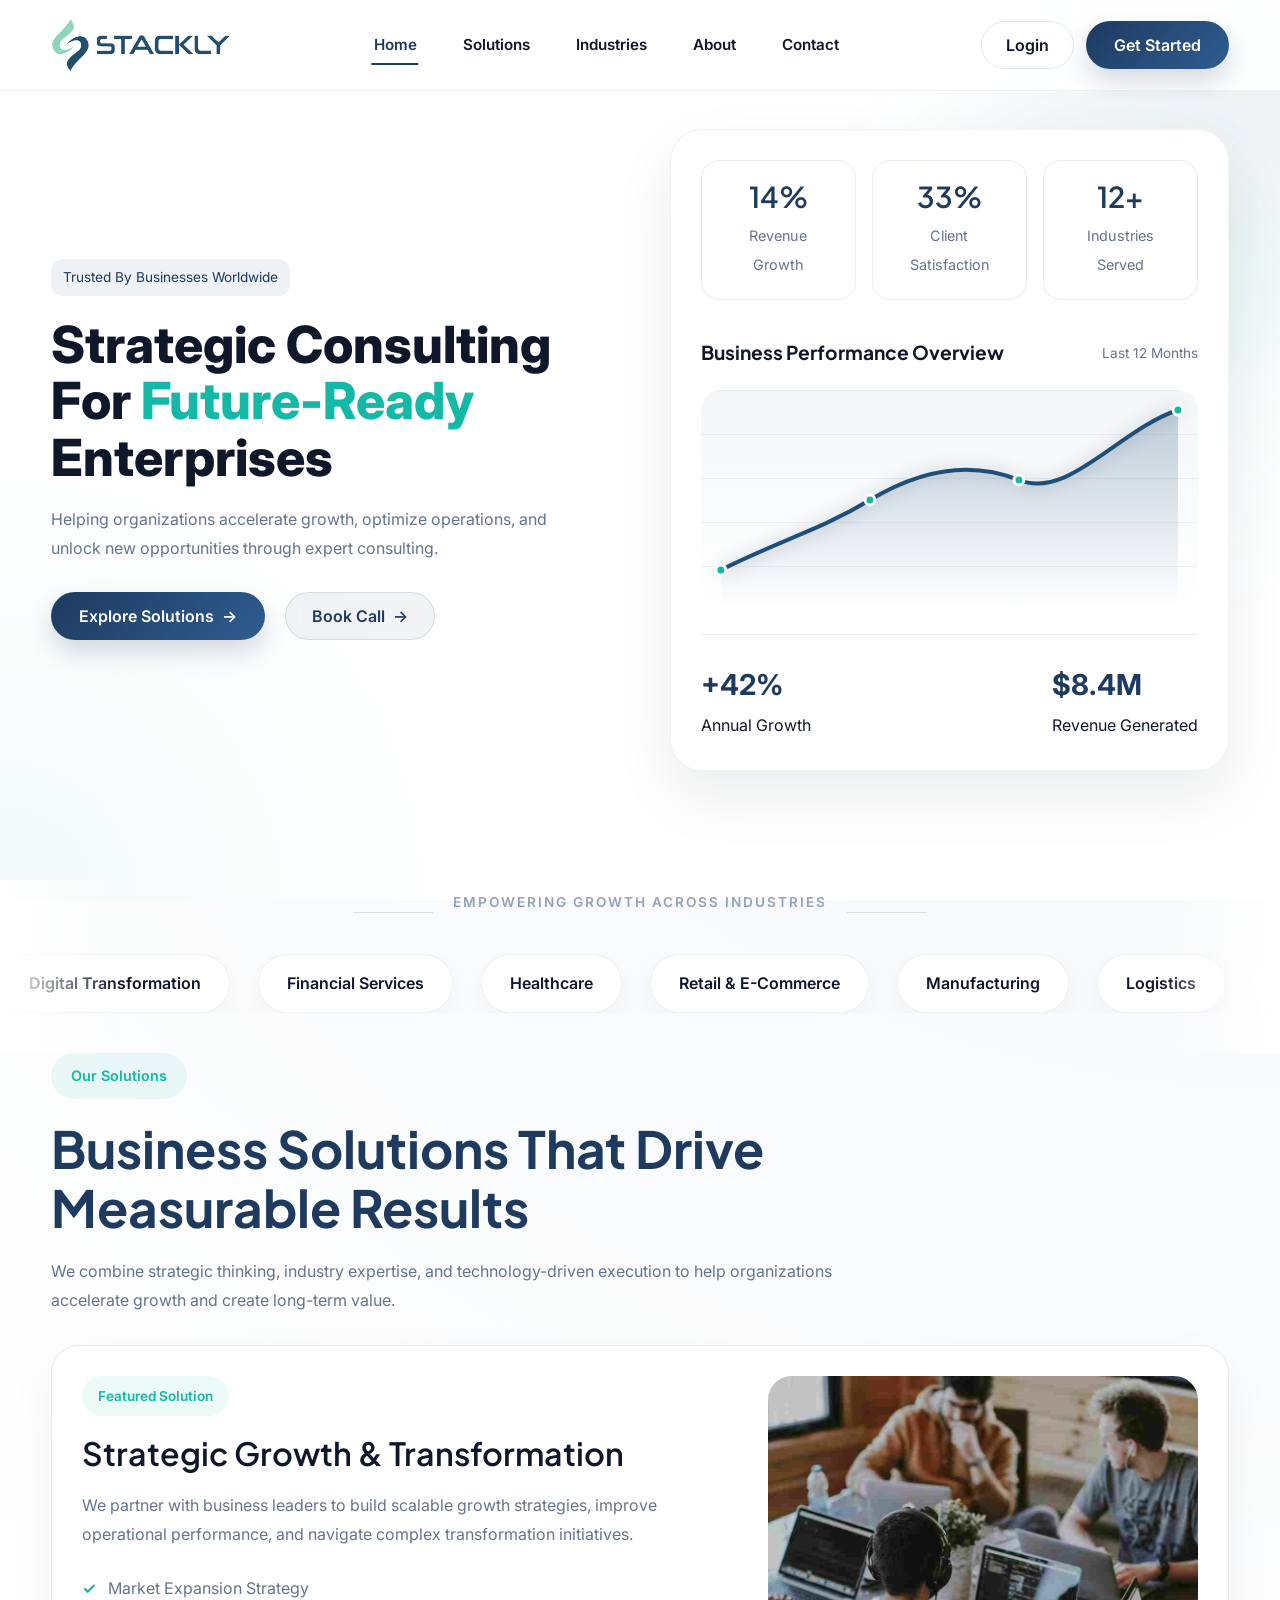
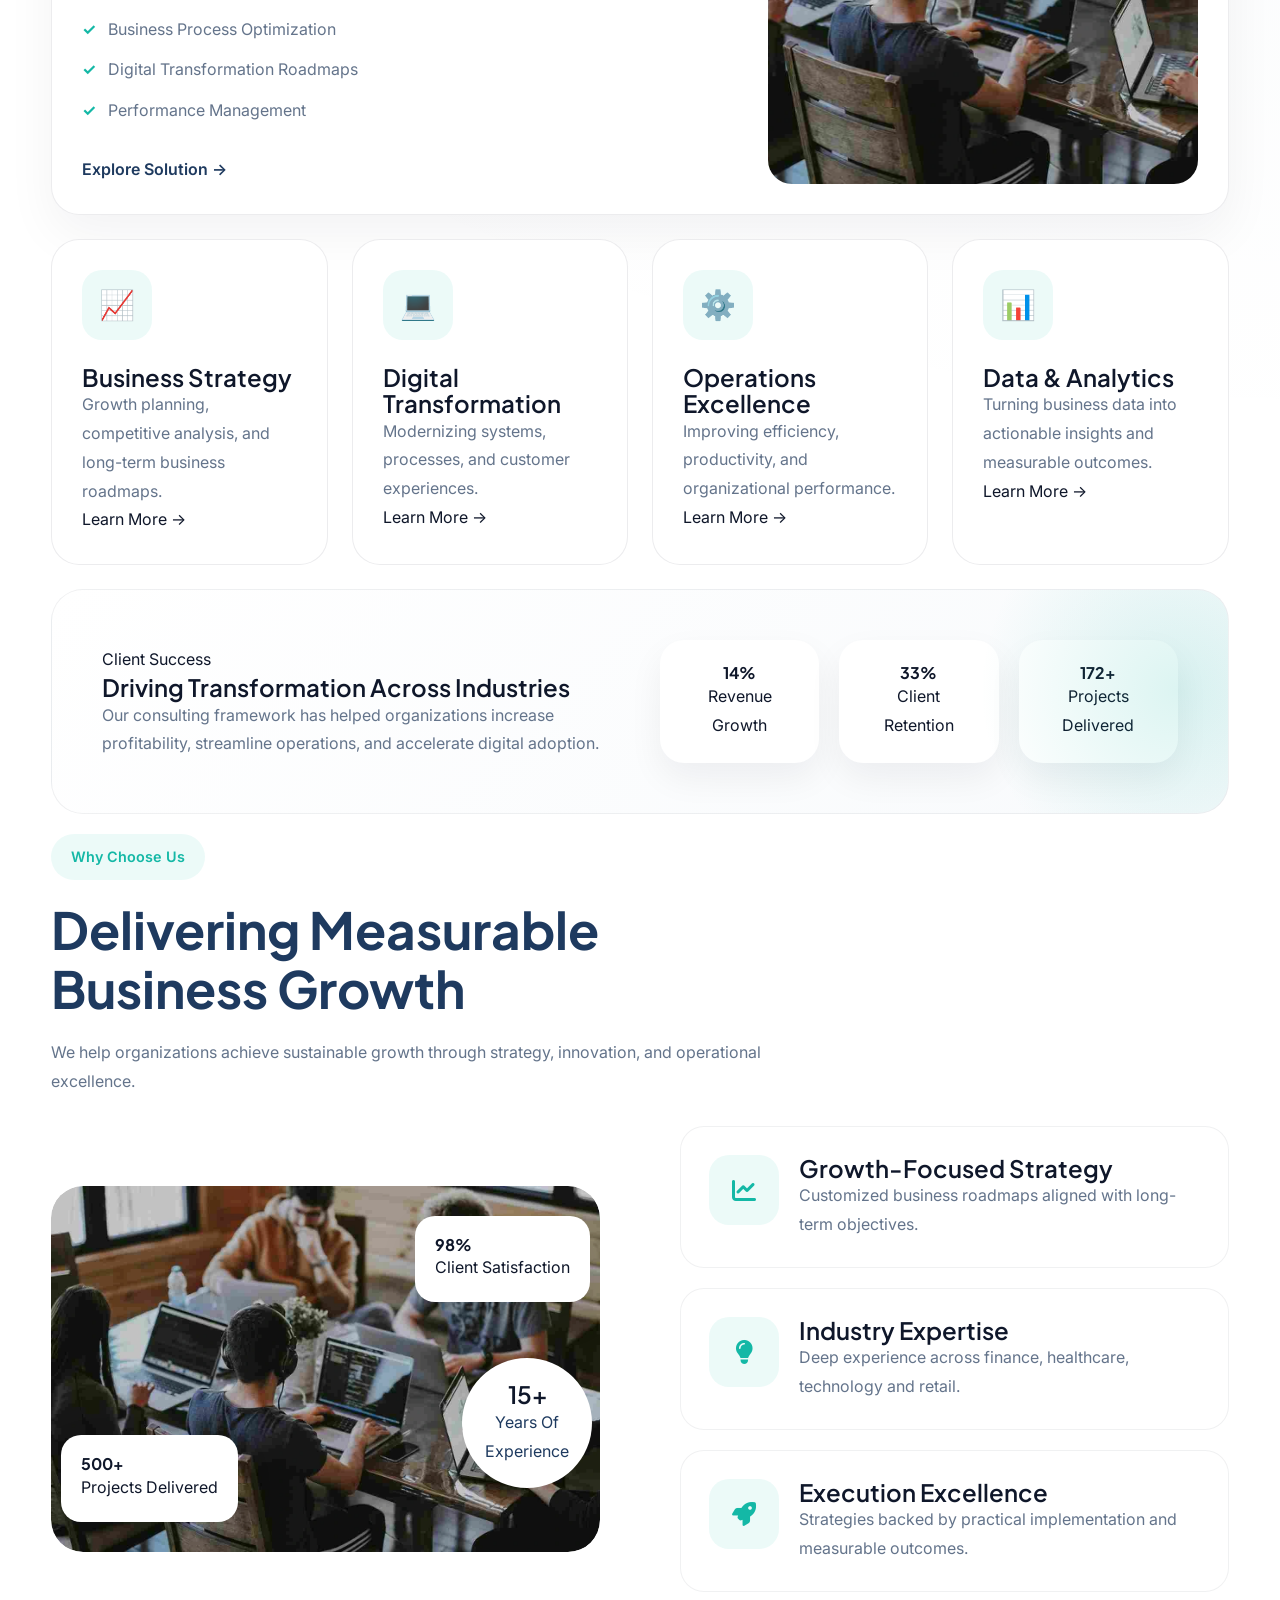
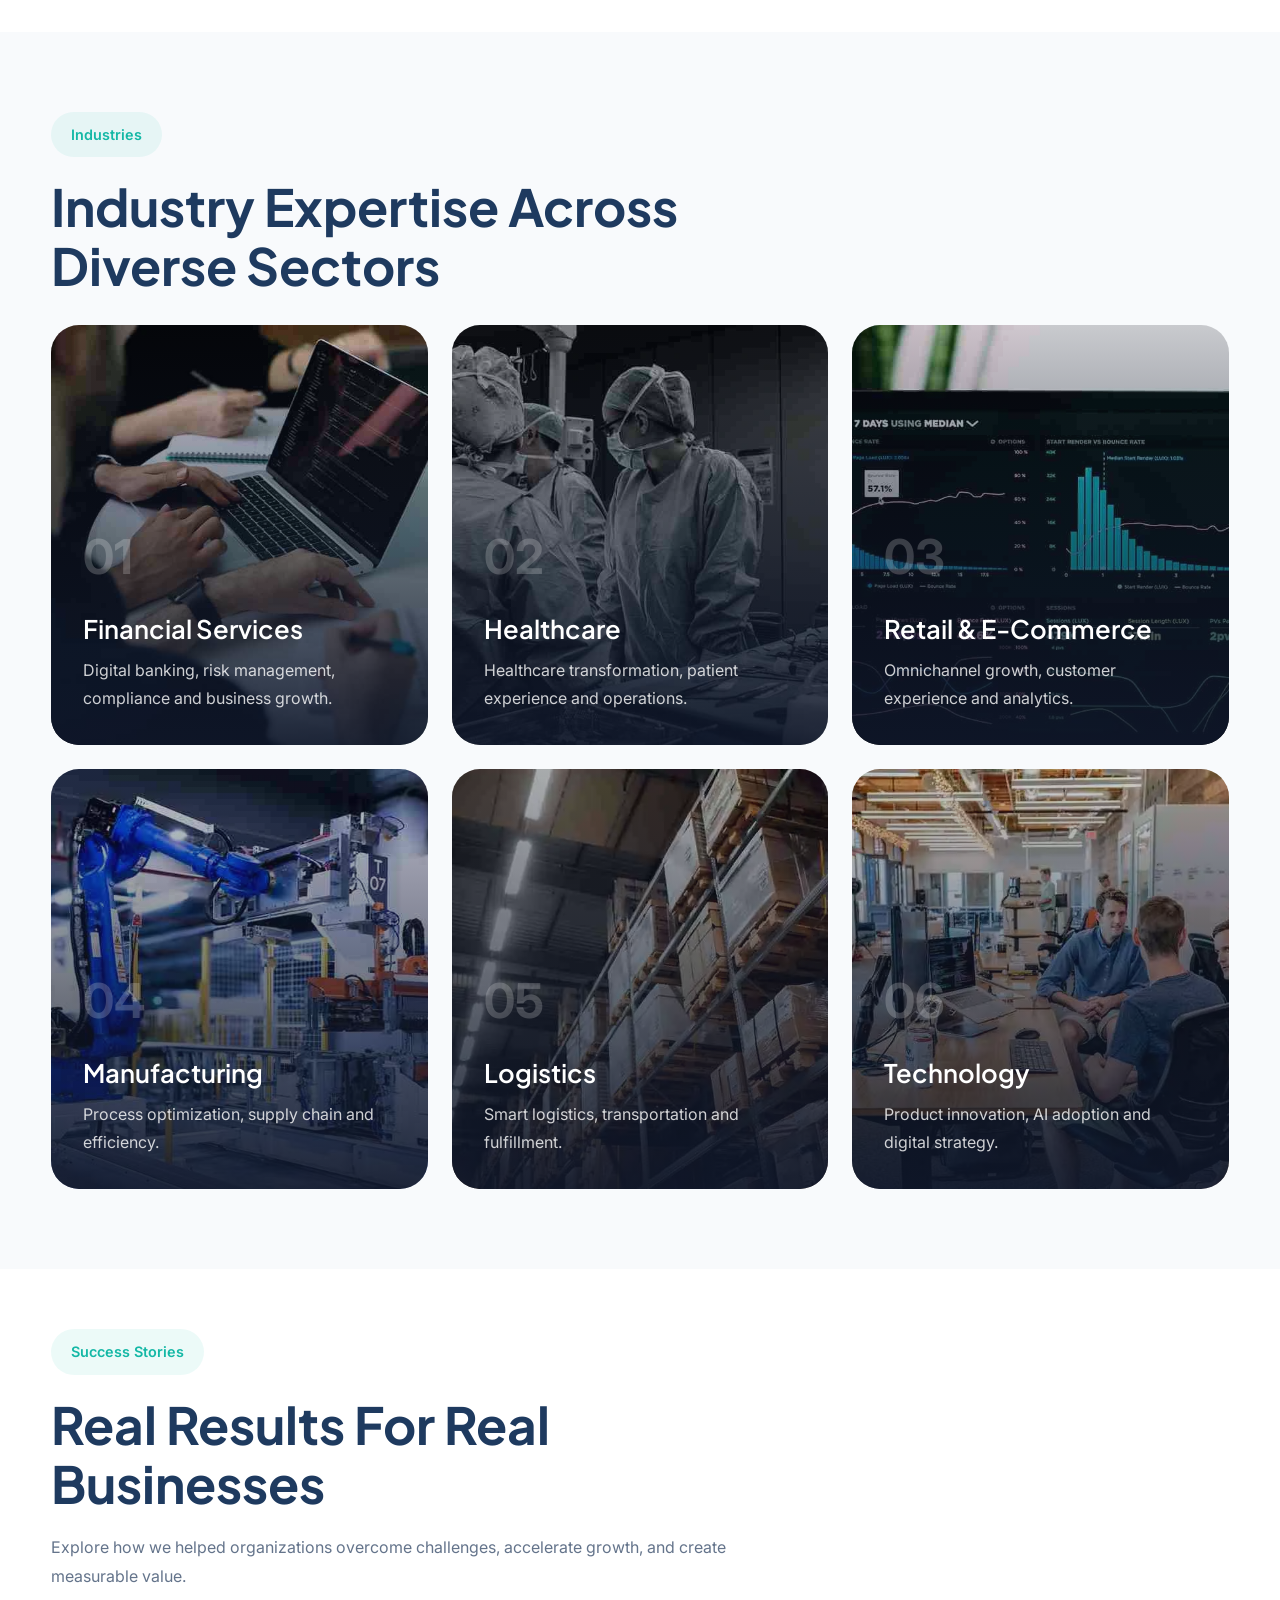
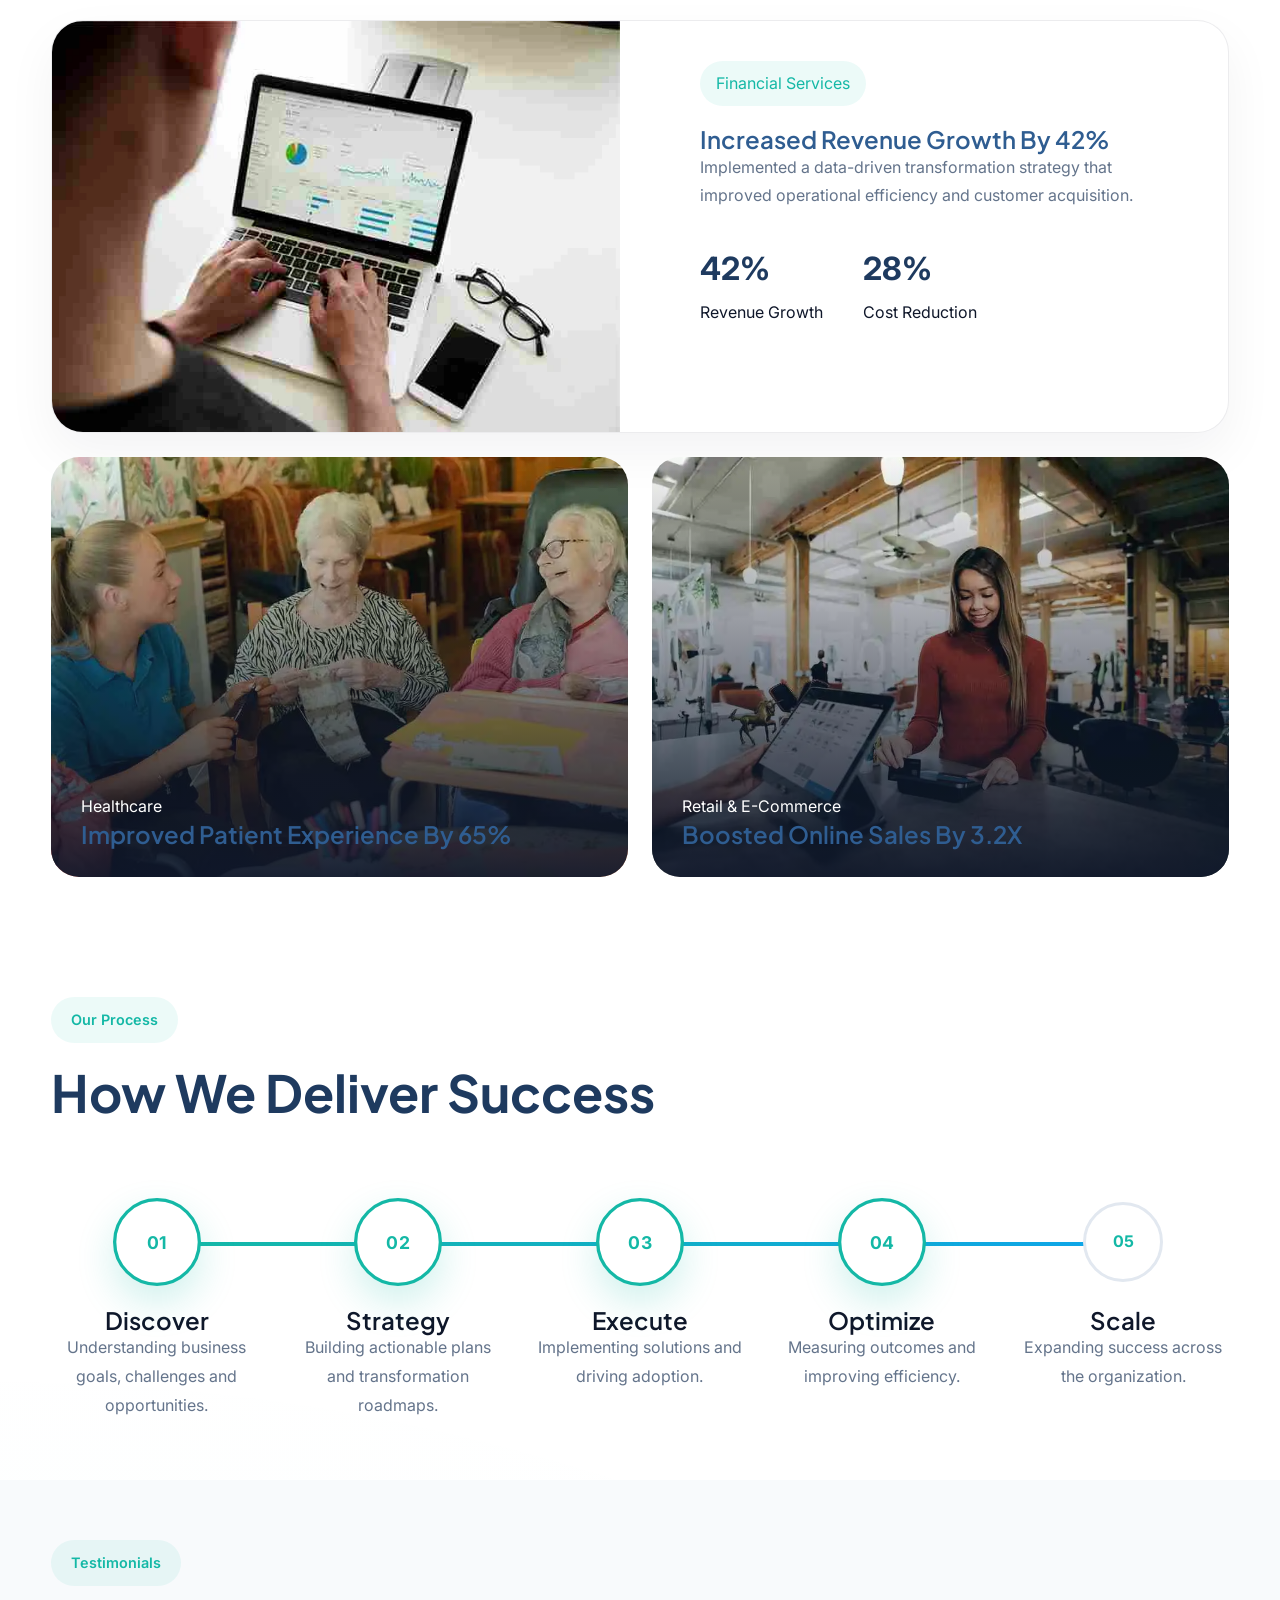
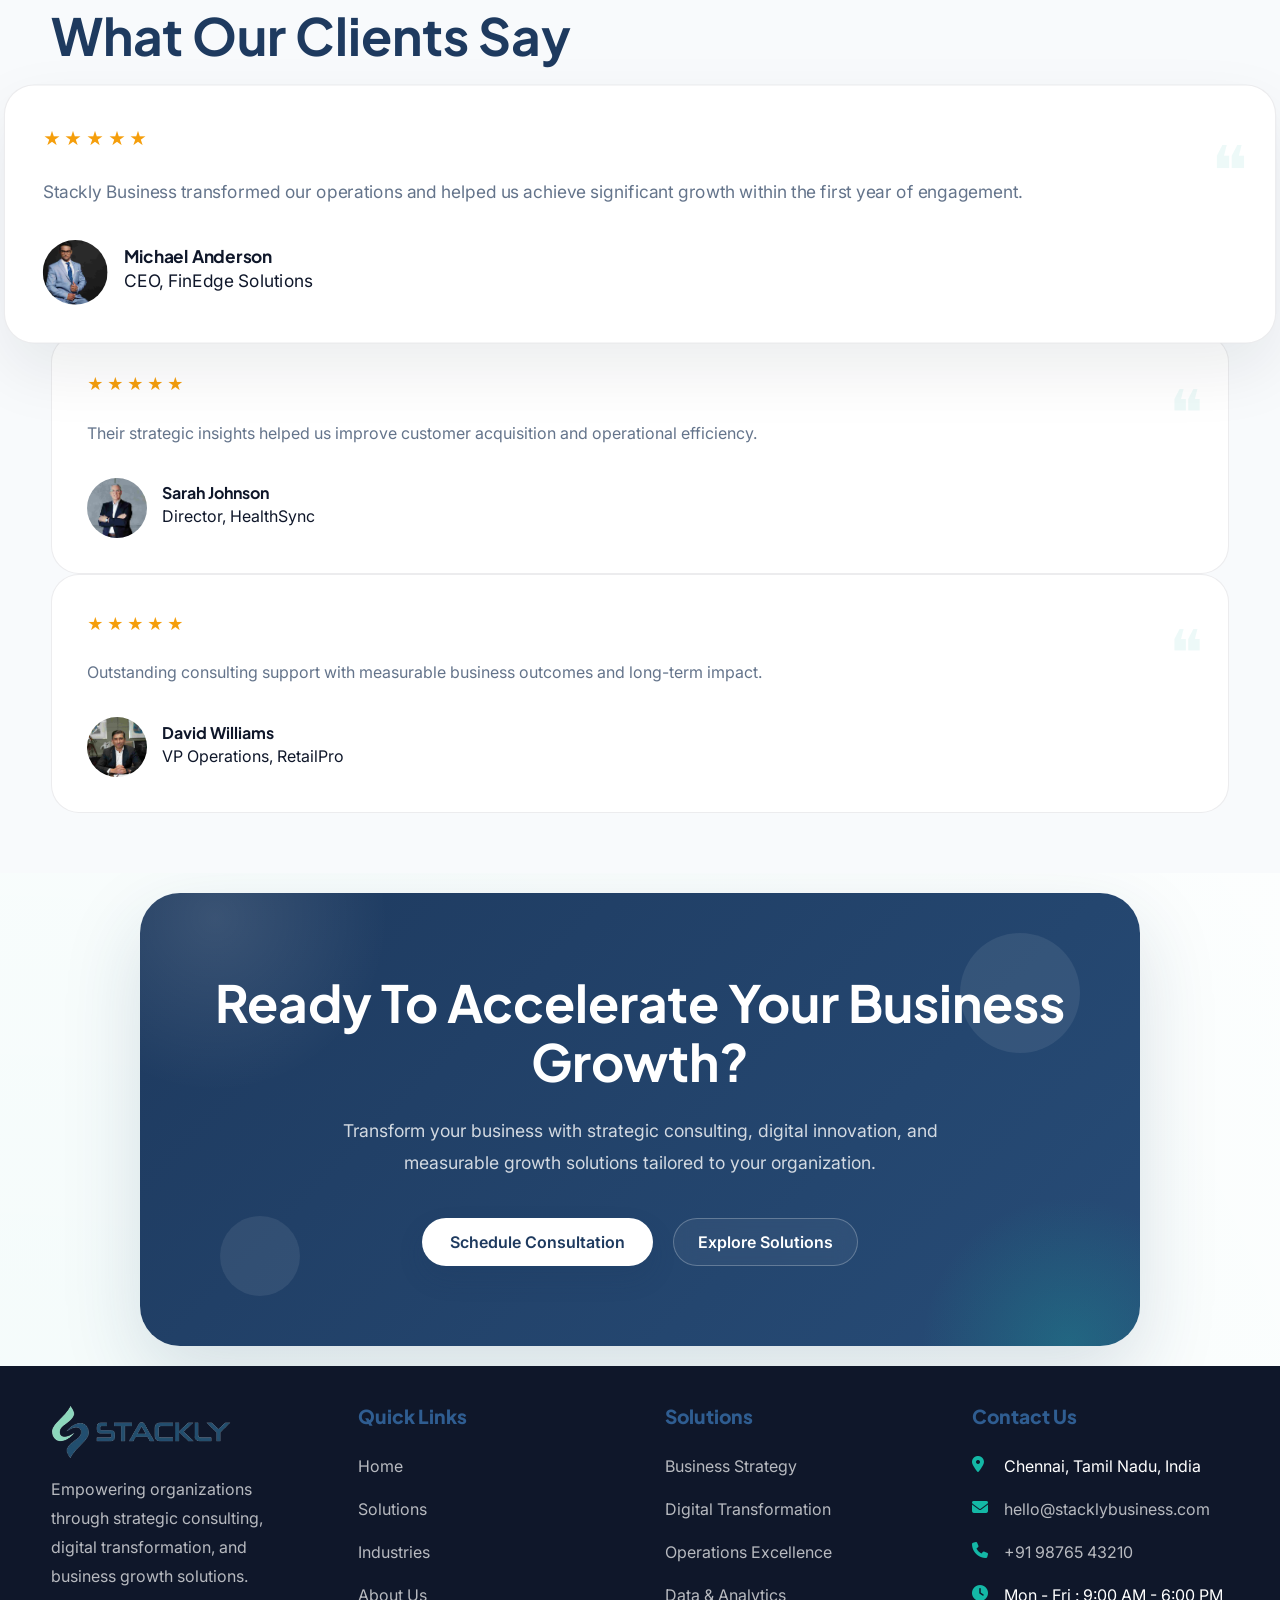
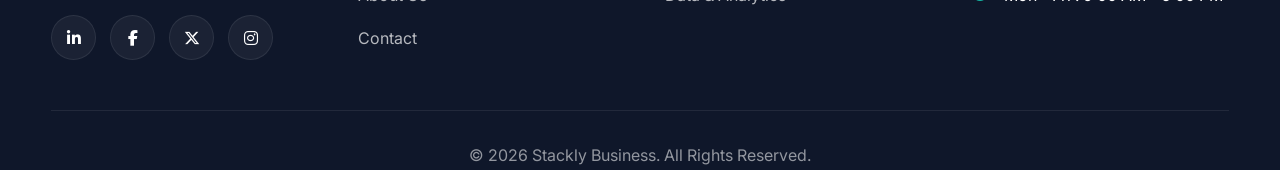
==== commit 4027df54: "Updating all pages" ====
--- a/index.html
+++ b/index.html
@@ -128,11 +128,11 @@
 
                         <div class="hero__buttons">
 
-                            <a href="solutions.html" class="btn btn-primary">
+                            <a href="404.html" class="btn btn-primary">
                                 Explore Solutions
                                 <span>→</span>
                             </a>
-                            <a href="contact.html" class="btn btn-secondary">
+                            <a href="404.html" class="btn btn-secondary">
                                 Book Call
                                 <span>→</span>
                             </a>
@@ -373,7 +373,7 @@
 
                             </ul>
 
-                            <a href="#" class="solution-link">
+                            <a href="404.html" class="solution-link">
                                 Explore Solution →
                             </a>
 
@@ -405,7 +405,7 @@
                             and long-term business roadmaps.
                         </p>
 
-                        <a href="#">
+                        <a href="404.html">
                             Learn More →
                         </a>
 
@@ -428,7 +428,7 @@
                             and customer experiences.
                         </p>
 
-                        <a href="#">
+                        <a href="404.html">
                             Learn More →
                         </a>
 
@@ -451,7 +451,7 @@
                             and organizational performance.
                         </p>
 
-                        <a href="#">
+                        <a href="404.html">
                             Learn More →
                         </a>
 
@@ -474,7 +474,7 @@
                             insights and measurable outcomes.
                         </p>
 
-                        <a href="#">
+                        <a href="404.html">
                             Learn More →
                         </a>
 
@@ -1174,11 +1174,11 @@
 
                     <div class="cta__buttons">
 
-                        <a href="contact.html" class="btn btn-primary">
+                        <a href="404.html" class="btn btn-primary">
                             Schedule Consultation
                         </a>
 
-                        <a href="solutions.html" class="btn btn-outline">
+                        <a href="404.html" class="btn btn-outline">
                             Explore Solutions
                         </a>
 
@@ -1223,19 +1223,19 @@
                 </p>
                 <div class="footer-social">
 
-                    <a href="#">
+                    <a href="404.html">
                         <i class="fab fa-linkedin-in"></i>
                     </a>
 
-                    <a href="#">
+                    <a href="404.html">
                         <i class="fab fa-facebook-f"></i>
                     </a>
 
-                    <a href="#">
+                    <a href="404.html">
                         <i class="fab fa-x-twitter"></i>
                     </a>
 
-                    <a href="#">
+                    <a href="404.html">
                         <i class="fab fa-instagram"></i>
                     </a>
 
@@ -1298,25 +1298,25 @@
                 <ul>
 
                     <li>
-                        <a href="#">
+                        <a href="404.html">
                             Business Strategy
                         </a>
                     </li>
 
                     <li>
-                        <a href="#">
+                        <a href="404.html">
                             Digital Transformation
                         </a>
                     </li>
 
                     <li>
-                        <a href="#">
+                        <a href="404.html">
                             Operations Excellence
                         </a>
                     </li>
 
                     <li>
-                        <a href="#">
+                        <a href="404.html">
                             Data & Analytics
                         </a>
                     </li>
@@ -1348,7 +1348,7 @@
 
                         <i class="fas fa-envelope"></i>
 
-                        <a href="mailto:hello@stacklybusiness.com">
+                        <a href="404.html">
                             hello@stacklybusiness.com
                         </a>
 
@@ -1358,7 +1358,7 @@
 
                         <i class="fas fa-phone"></i>
 
-                        <a href="tel:+919876543210">
+                        <a href="404.html">
                             +91 98765 43210
                         </a>
 
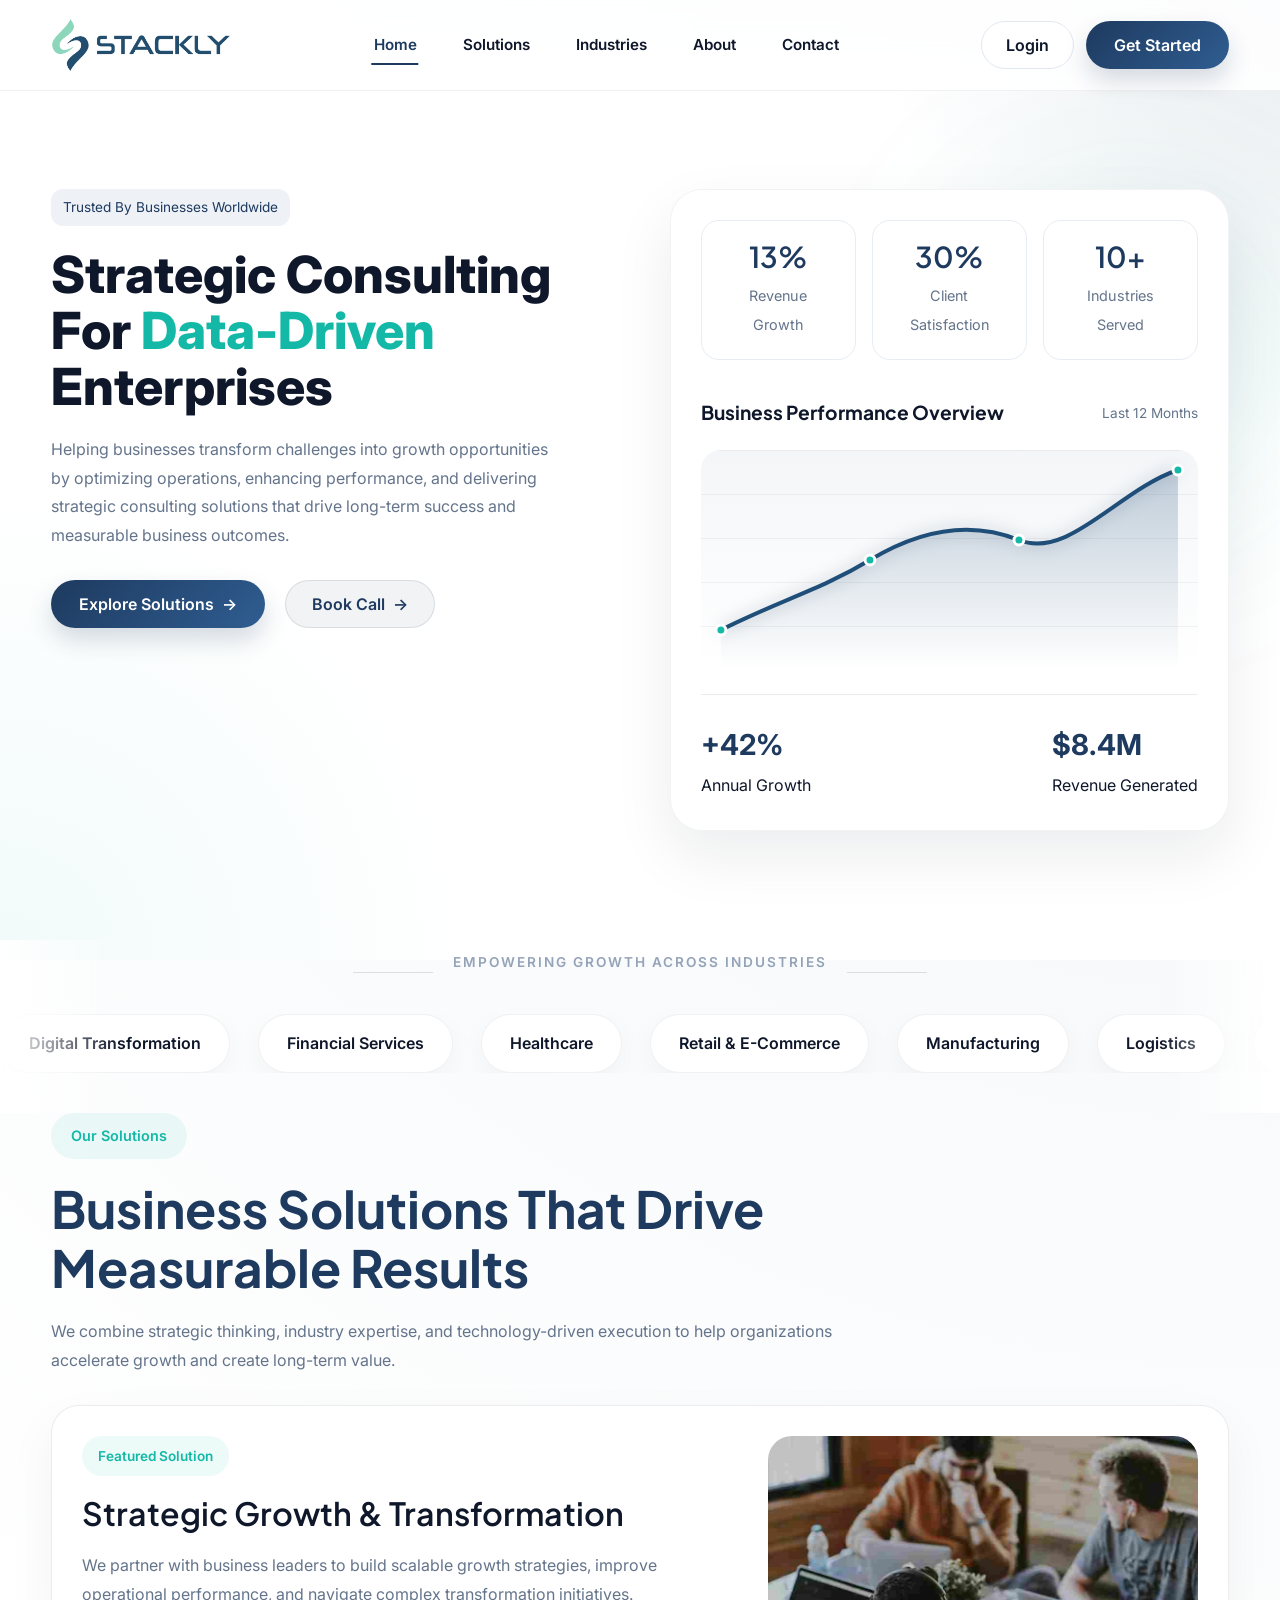
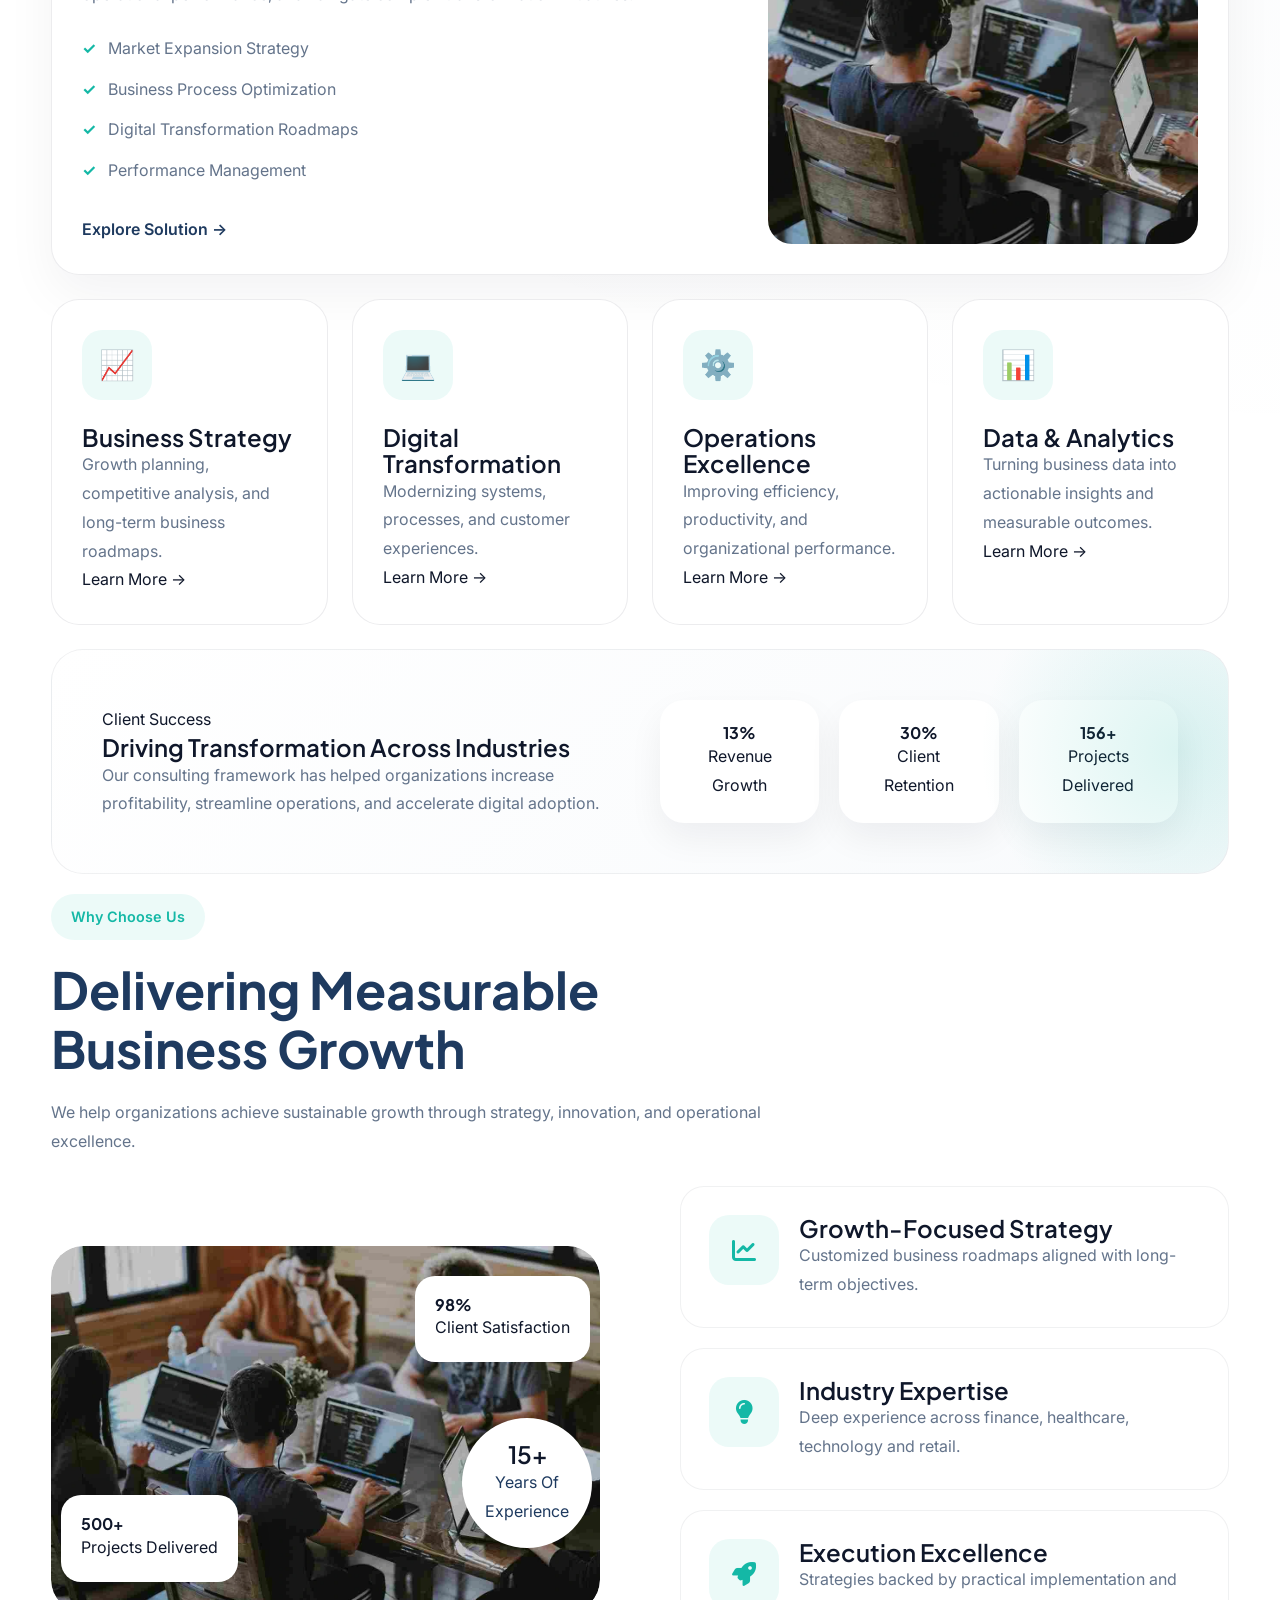
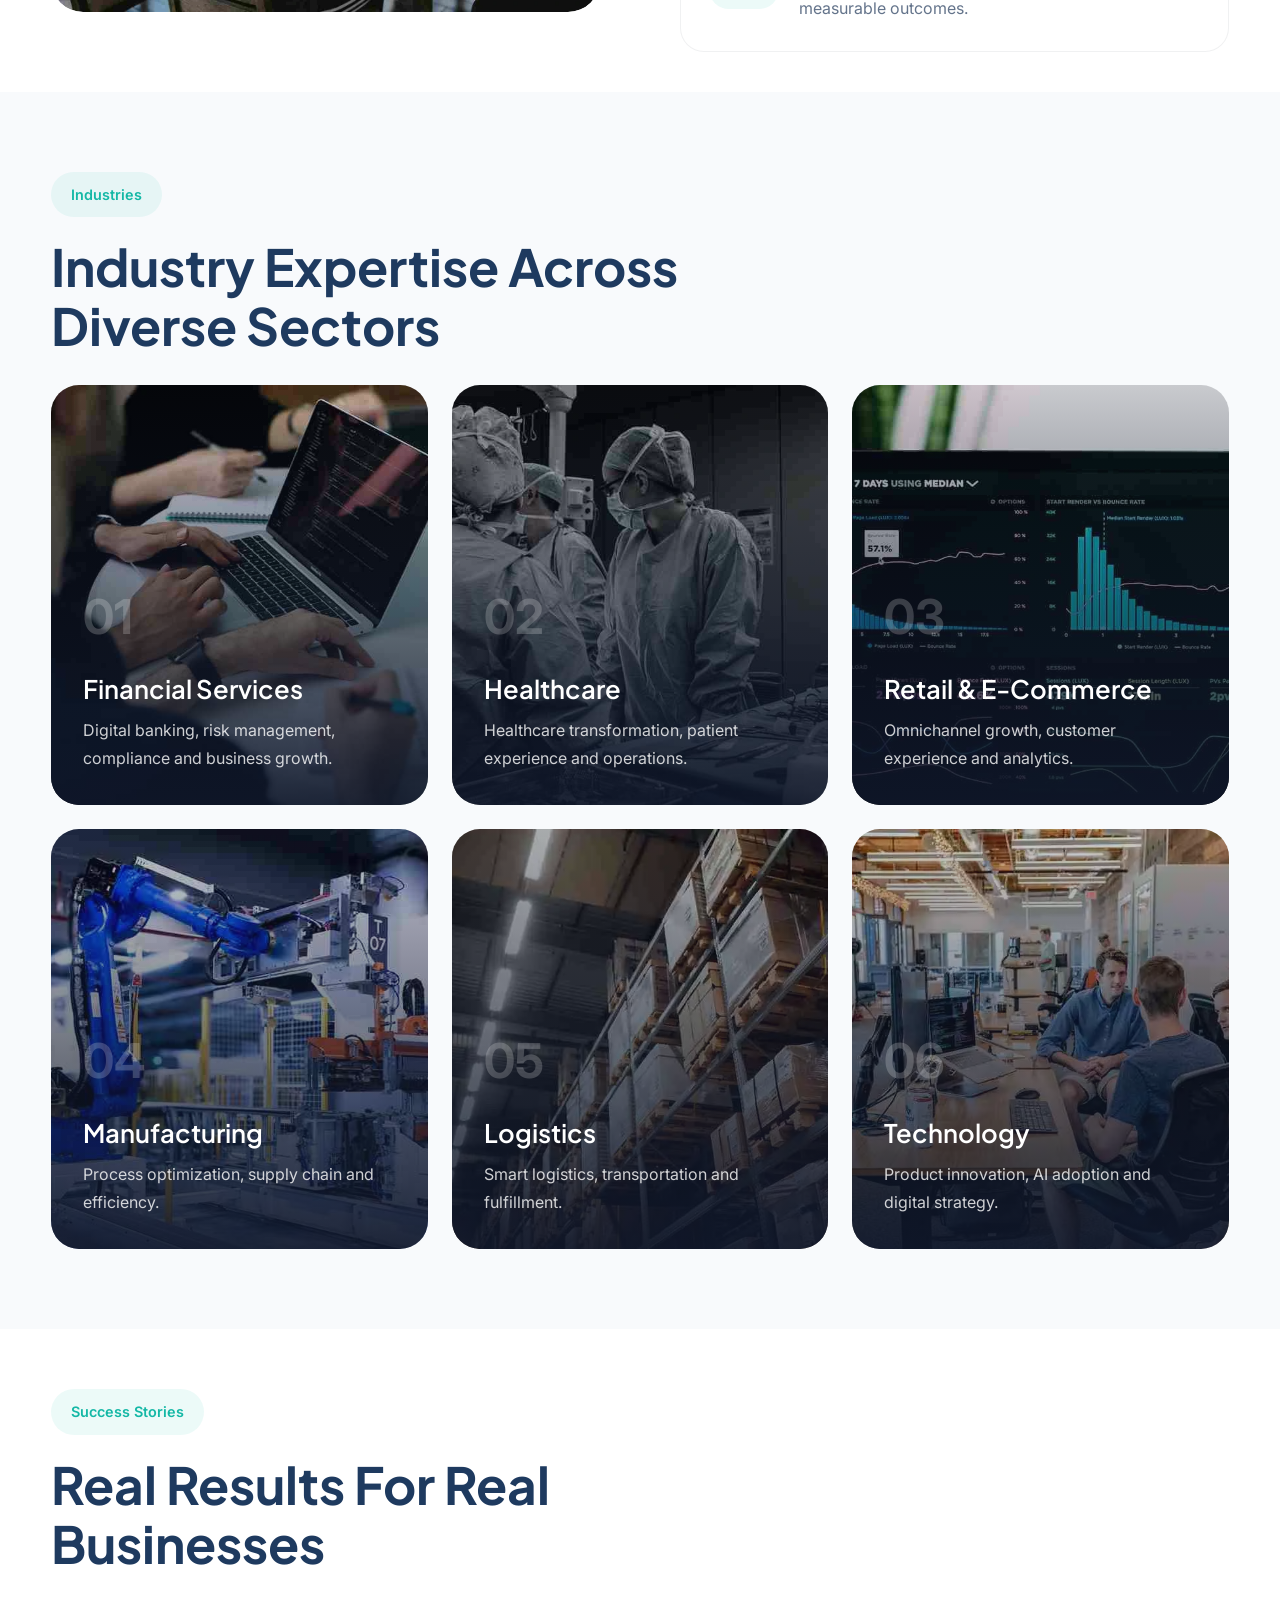
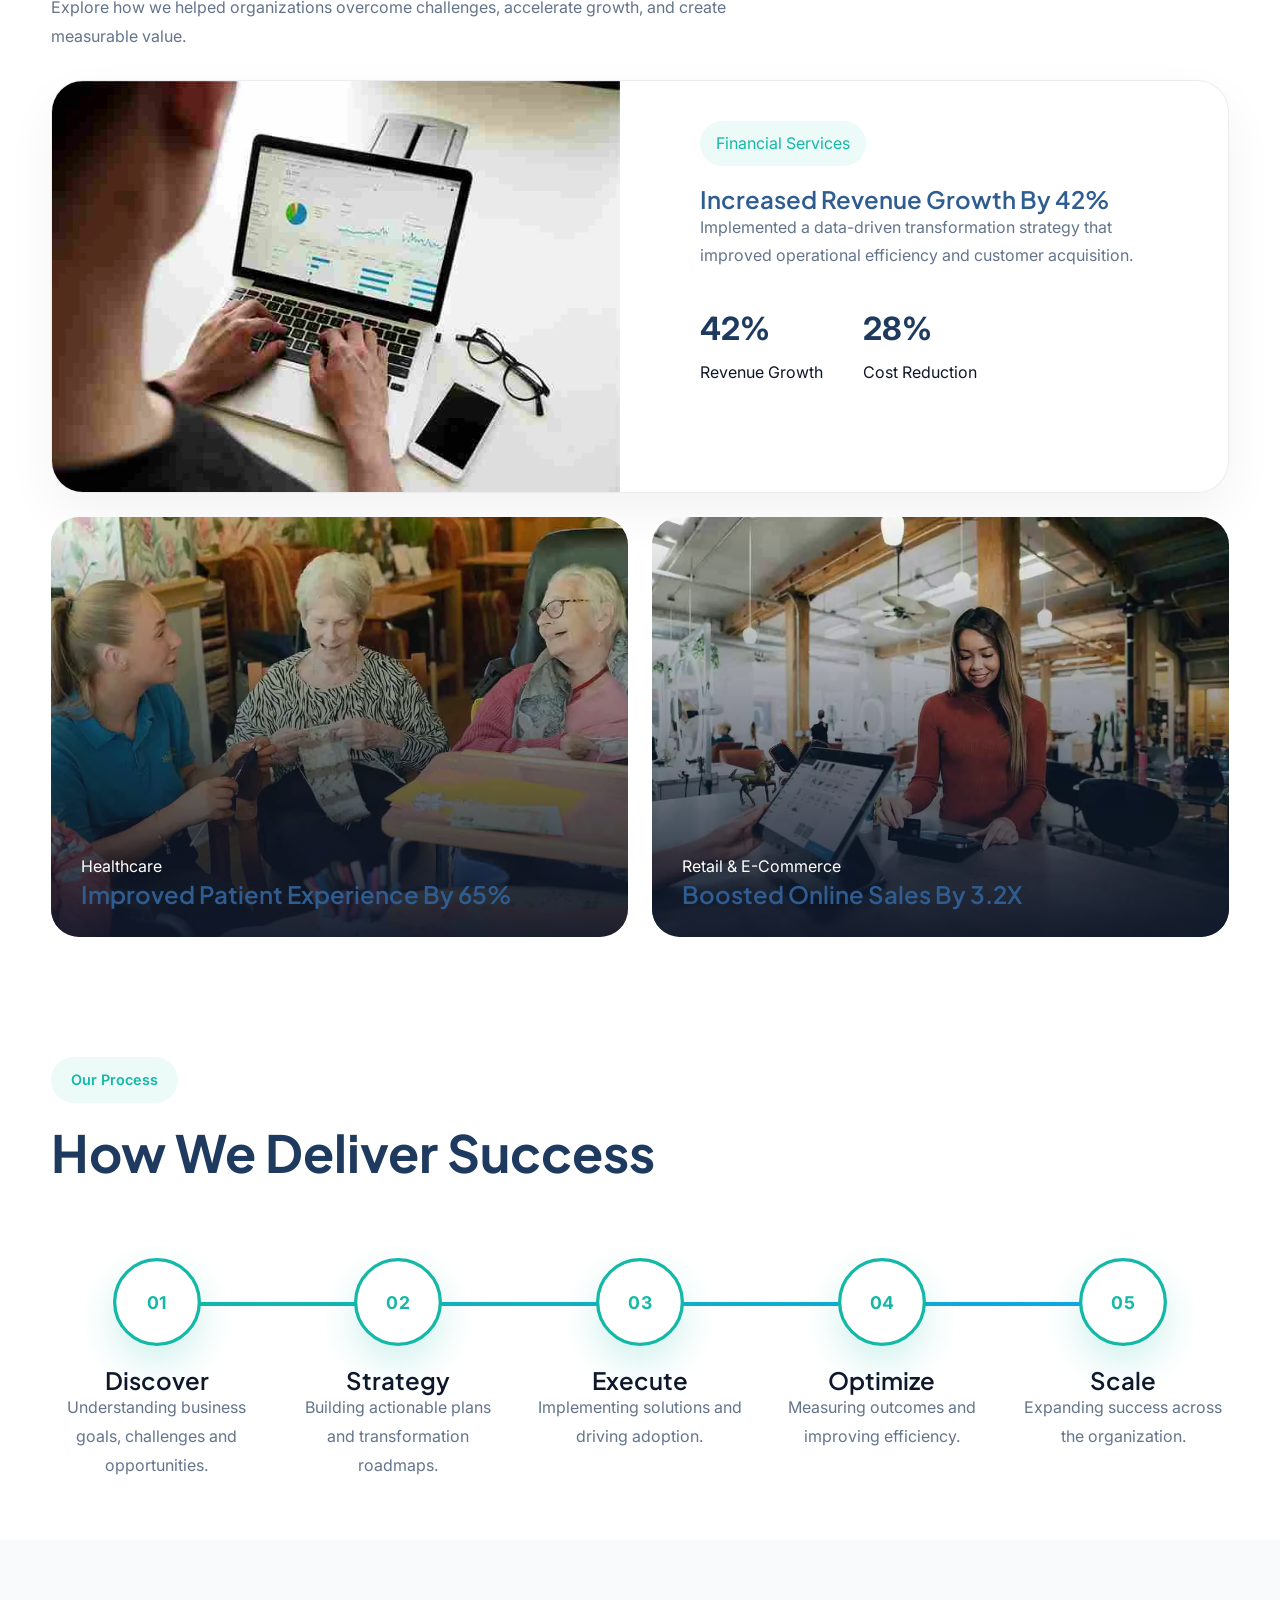
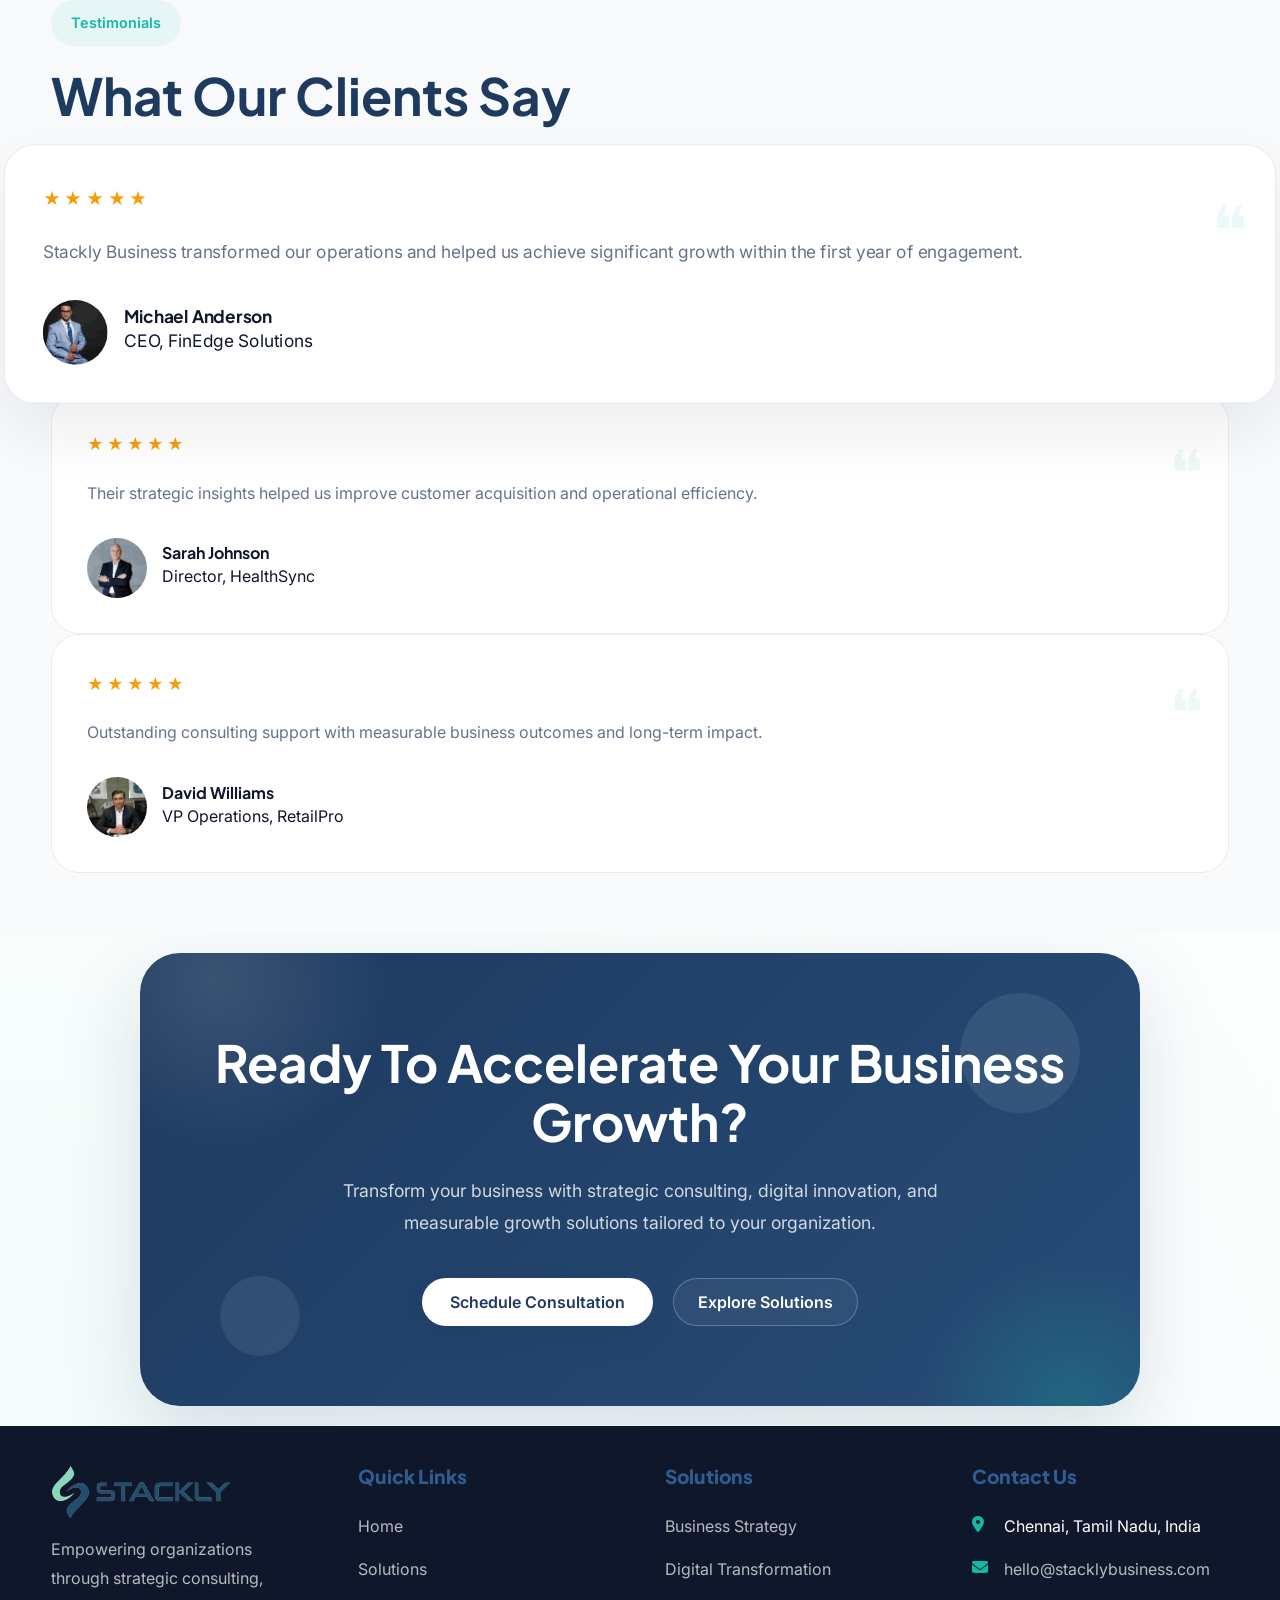
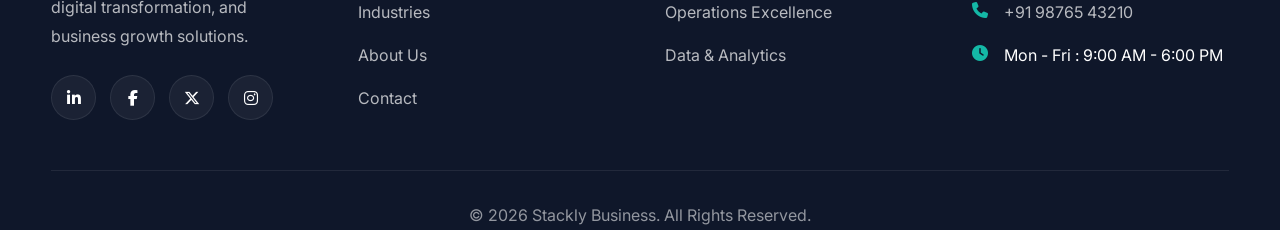
==== commit 8db88e0e: "senior dev suggestion" ====
--- a/index.html
+++ b/index.html
@@ -121,9 +121,11 @@
                         </h1>
 
                         <p class="hero__description">
-                            Helping organizations accelerate growth,
-                            optimize operations, and unlock new opportunities
-                            through expert consulting.
+                            Helping businesses transform challenges into growth
+                            opportunities by optimizing operations, enhancing
+                            performance, and delivering strategic consulting
+                            solutions that drive long-term success and measurable
+                            business outcomes.
                         </p>
 
                         <div class="hero__buttons">
--- a/assets/style.css
+++ b/assets/style.css
@@ -856,6 +856,7 @@
 
 .hero {
     min-height: 100vh;
+    margin-top: 60px;
     display: flex;
     align-items: center;
     background:
@@ -870,7 +871,7 @@
     grid-template-columns: 1fr 1fr;
     gap:80px;
     gap: 60px;
-    align-items: center;
+
 }
 
 .hero__badge {
@@ -1199,9 +1200,6 @@
         grid-template-columns:1fr;
     }
 
-    .hero__dashboard{
-        margin-top:40px;
-    }
 }
 
 @media (max-width:768px){
